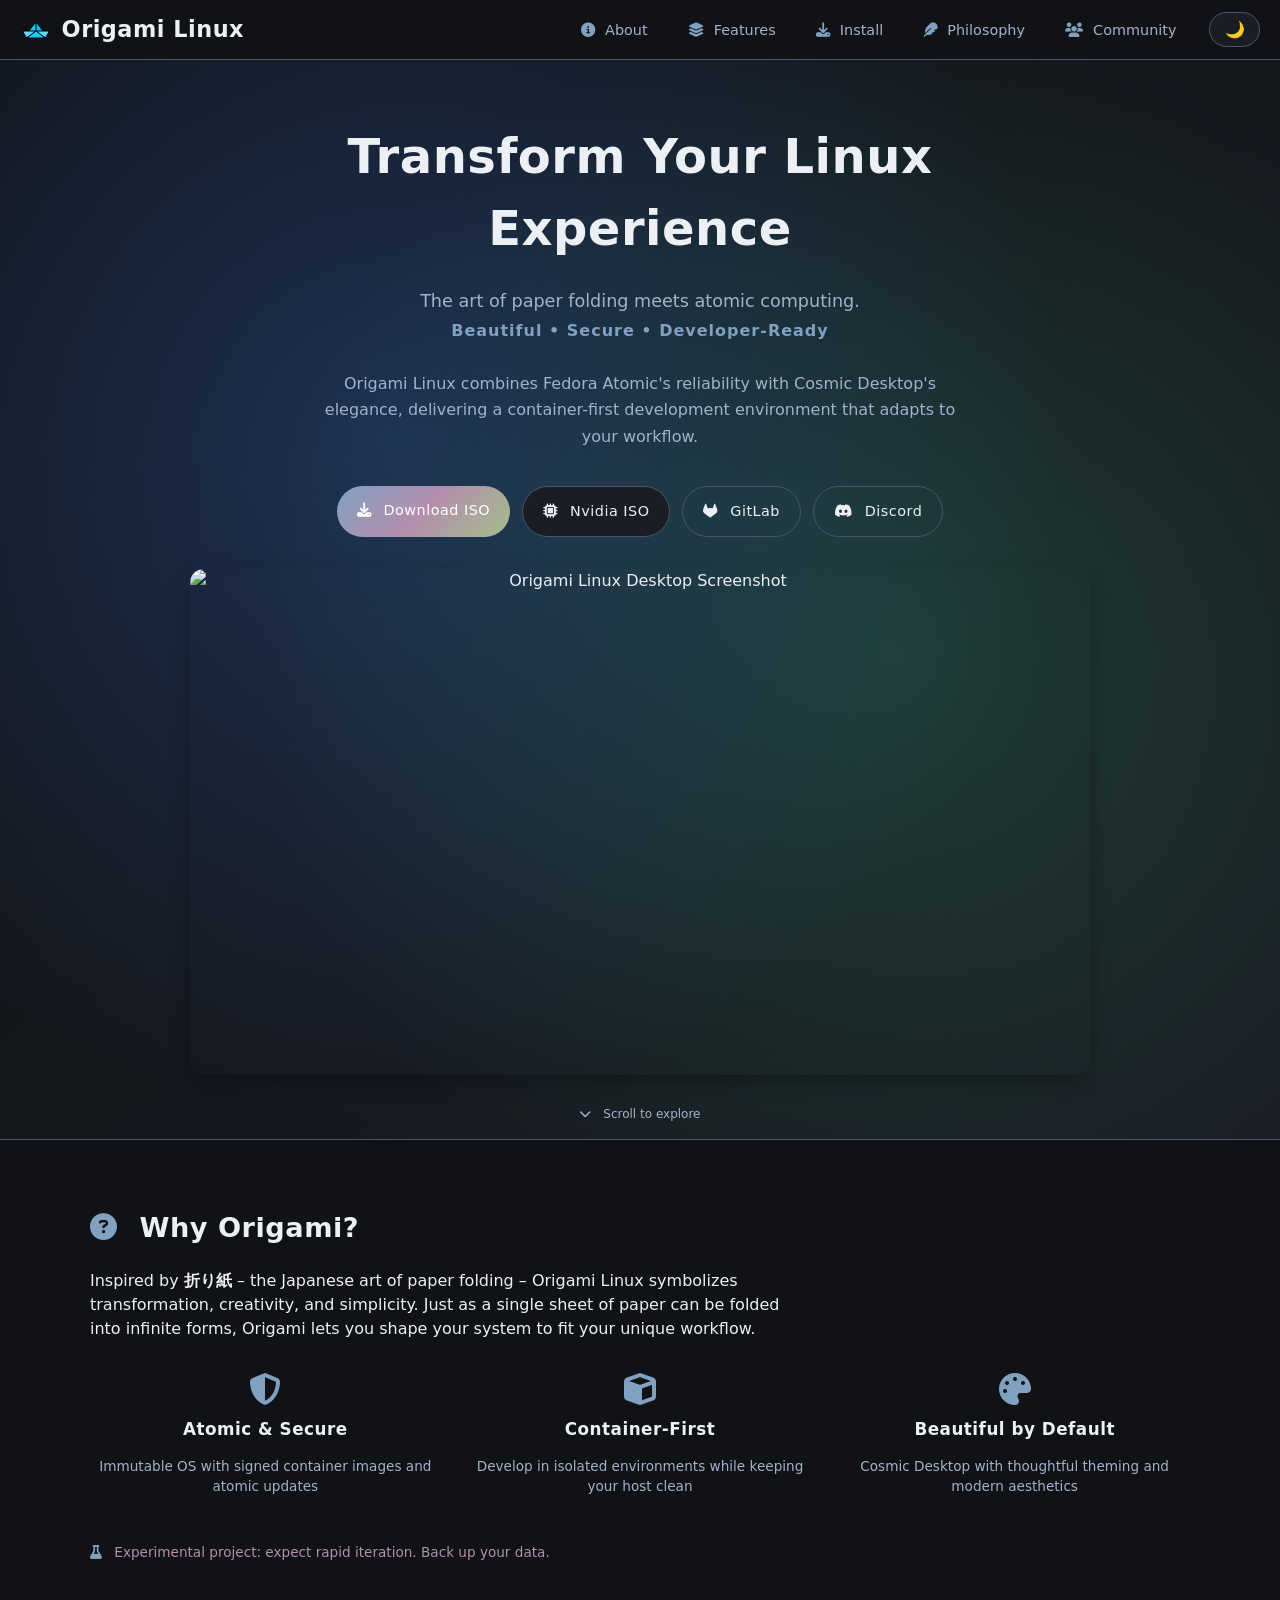
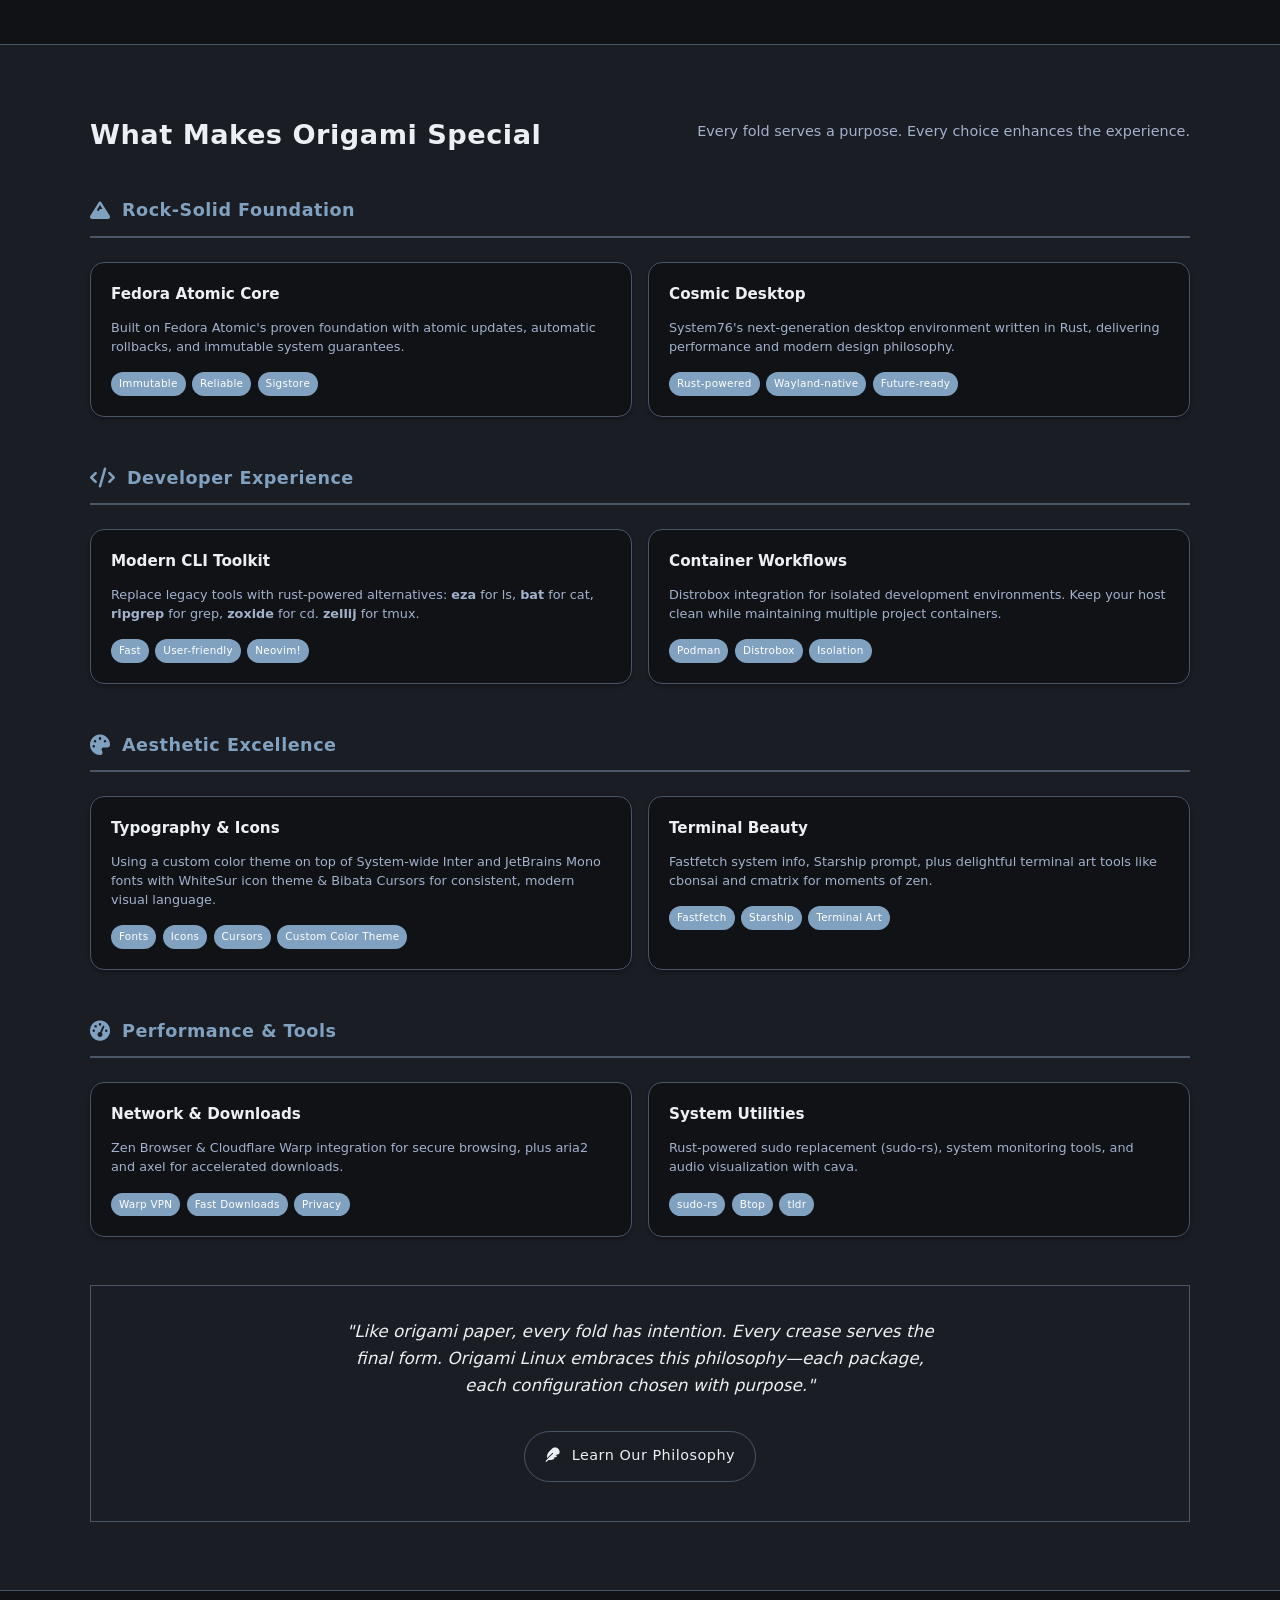
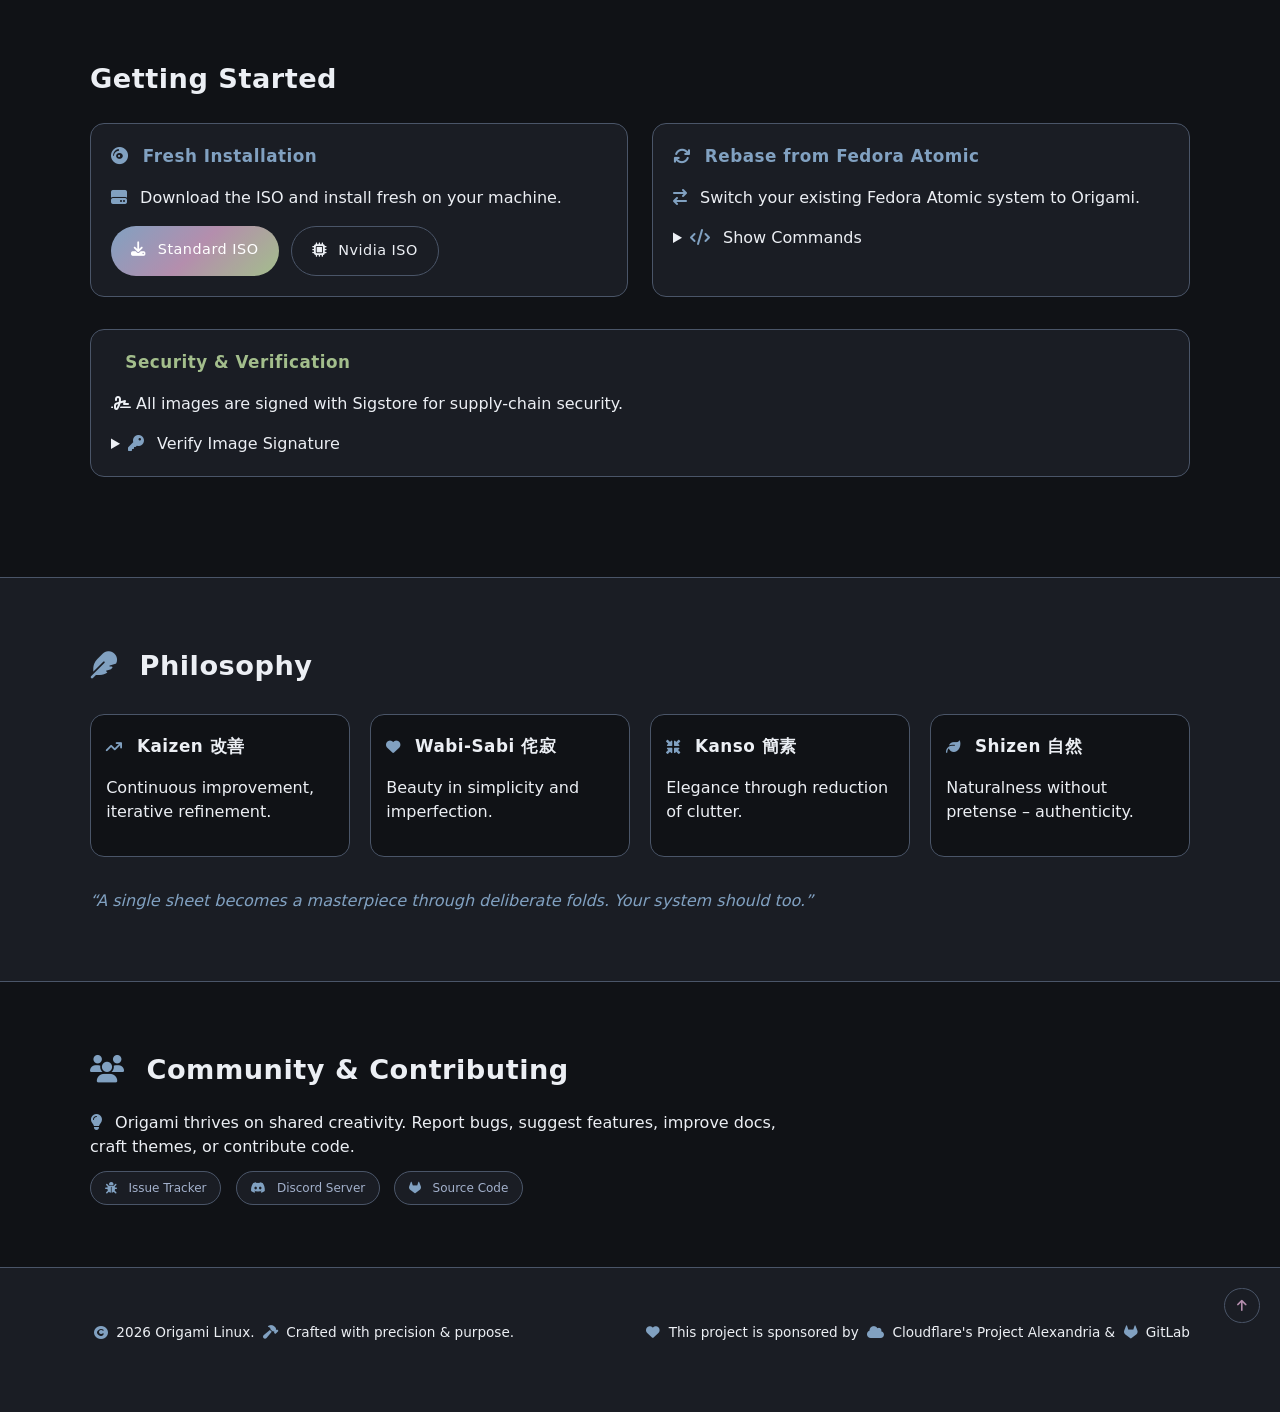
==== index.html @ 75933ff9 "optimizations for speed test" ====
<!doctype html>
<html lang="en" data-theme="dark">
    <head>
        <meta charset="UTF-8" />
        <meta name="viewport" content="width=device-width, initial-scale=1.0" />
        <title>Origami Linux – Fold Your System</title>
        <meta
            name="description"
            content="Origami Linux: Fedora Atomic + Cosmic Desktop with modern tooling, thoughtful defaults, and elegant design."
        />
        <meta property="og:title" content="Origami Linux" />
        <meta
            property="og:description"
            content="Next‑generation Fedora Atomic based distro with Cosmic desktop."
        />
        <meta property="og:type" content="website" />
        <meta name="theme-color" content="#0d1117" />
        <link rel="icon" type="image/x-icon" href="origami.ico" />
        <link
            rel="preload"
            href="images/screenshot/screenshot-1280.avif"
            as="image"
            type="image/avif"
            imagesrcset="images/screenshot/screenshot-640.avif 640w, images/screenshot/screenshot-960.avif 960w, images/screenshot/screenshot-1280.avif 1280w, images/screenshot/screenshot-1662.avif 1662w"
            imagesizes="(max-width: 768px) 90vw, (max-width: 1280px) 80vw, 900px"
            fetchpriority="high"
        />
        <link
            rel="preload"
            href="fonts/inter/web/Inter-Regular.woff2"
            as="font"
            type="font/woff2"
            crossorigin
        />
        <link
            rel="preload"
            href="fonts/inter/web/Inter-SemiBold.woff2"
            as="font"
            type="font/woff2"
            crossorigin
        />
        <link
            rel="preload"
            href="fonts/jetbrains/fonts/webfonts/JetBrainsMono-Regular.woff2"
            as="font"
            type="font/woff2"
            crossorigin
        />
        <link rel="preload" href="styles.css" as="style" />
        <style id="critical-css">
            :root {
                --bg: #101216;
                --bg-alt: #1a1d24;
                --border: #4a5568;
                --text: #eceff4;
                --text-dim: #a3b1cc;
                --gradient: linear-gradient(
                    135deg,
                    #81a1c1 0%,
                    #b48ead 50%,
                    #a3be8c 100%
                );
            }
            * {
                box-sizing: border-box;
            }
            body {
                margin: 0;
                font-family:
                    "Inter",
                    system-ui,
                    -apple-system,
                    "Segoe UI",
                    Roboto,
                    Ubuntu,
                    Cantarell,
                    "Noto Sans",
                    sans-serif;
                -webkit-font-smoothing: antialiased;
                background: var(--bg);
                color: var(--text);
            }
            .site-header {
                position: sticky;
                top: 0;
                z-index: 90;
                display: flex;
                align-items: center;
                gap: 1.25rem;
                padding: 0.75rem 1.25rem;
                background: rgba(16, 18, 22, 0.9);
                backdrop-filter: blur(12px);
                border-bottom: 1px solid var(--border);
            }
            .logo-wrap {
                display: flex;
                align-items: center;
                gap: 0.6rem;
            }
            .main-nav {
                margin-left: auto;
            }
            .main-nav ul {
                list-style: none;
                display: flex;
                gap: 0.9rem;
                margin: 0;
                padding: 0;
            }
            .main-nav a {
                text-decoration: none;
                color: var(--text-dim);
                padding: 0.45rem 0.8rem;
                border-radius: 999px;
            }
            .hero {
                min-height: 75vh;
                display: flex;
                align-items: center;
                justify-content: center;
                padding: 3rem 1.5rem 4rem;
                text-align: center;
                background: linear-gradient(
                    140deg,
                    var(--bg) 0%,
                    var(--bg-alt) 100%
                );
            }
            .hero-content {
                max-width: 900px;
                text-align: center;
            }
            .cta-group {
                display: flex;
                flex-wrap: wrap;
                gap: 0.75rem;
                justify-content: center;
                margin: 2rem 0 1rem;
            }
            .btn {
                display: inline-block;
                padding: 0.85rem 1.25rem;
                border-radius: 999px;
                border: 1px solid var(--border);
                text-decoration: none;
                color: var(--text);
                background: #1a1d24;
                transition: 0.3s;
            }
            .btn.primary {
                background: var(--gradient);
                border: 0;
                color: #fff;
            }
            .hero-screenshot {
                max-width: 100%;
                height: auto;
                border-radius: 14px;
                box-shadow: 0 8px 24px -6px rgba(0, 0, 0, 0.45);
                margin: 2rem auto 0;
                display: block;
            }
        </style>
        <!-- Font Awesome (jsdelivr, no SRI to avoid blocking if version hash changes) -->
        <link
            rel="preload"
            href="https://cdn.jsdelivr.net/npm/@fortawesome/fontawesome-free@6.5.1/css/all.min.css"
            as="style"
            onload="this.rel='stylesheet'"
        />
        <noscript>
            <link
                rel="stylesheet"
                href="https://cdn.jsdelivr.net/npm/@fortawesome/fontawesome-free@6.5.1/css/all.min.css"
            />
        </noscript>
        <link
            rel="stylesheet"
            href="styles.css"
            media="print"
            onload="this.media='all'"
        />
        <noscript><link rel="stylesheet" href="styles.css" /></noscript>
    </head>
    <body>
        <header class="site-header" id="top">
            <div class="logo-wrap">
                <svg
                    class="logo-svg"
                    width="32"
                    height="32"
                    viewBox="0 0 64 64"
                    xmlns="http://www.w3.org/2000/svg"
                >
                    <path
                        d="M32,16.17l-1.65,22.11,17.44-4.29c-.64,0-1.25-.29-1.65-.79l-13.5-16.76c-.16-.18-.4-.28-.64-.27h0Z"
                        fill="#00bff8"
                    />
                    <path
                        d="M32,16.17c-.24,0-.48,.09-.64,.27l-13.5,16.76c-.4,.5-1.01,.79-1.65,.79l15.79,2.46V16.17Z"
                        fill="#0acffb"
                    />
                    <path
                        d="M32,33.99H5.57c-.44,0-.72,.49-.48,.87l7.5,12.14c.2,.3,.47,.53,.8,.67l14.6-6.49,4.01-7.18Z"
                        fill="#62d9fa"
                    />
                    <path
                        d="M32,33.99l3.52,7.21,15.1,6.47c.33-.14,.6-.37,.8-.67l7.5-12.14c.23-.38-.04-.87-.48-.87h-26.43Z"
                        fill="#62d9fa"
                    />
                    <path
                        d="M32,33.99l-18.62,13.68c.23,.12,.49,.18,.75,.19H49.86c.26-.01,.52-.08,.75-.19l-18.62-13.68Z"
                        fill="#0acffb"
                    />
                    <path
                        d="M4,34.56c0,.29,.08,.58,.23,.82l7.5,12.14c.52,.84,1.42,1.34,2.4,1.34H49.86c.99,0,1.88-.5,2.4-1.34l7.5-12.14c.22-.36,.29-.78,.19-1.18s-.35-.75-.7-.97c-.25-.15-.53-.23-.82-.23h-10.64c-.34,0-.66-.15-.88-.42l-13.5-16.76c-.31-.38-.74-.62-1.22-.67-.63-.06-1.23,.19-1.61,.67l-13.5,16.76c-.21,.27-.53,.42-.88,.42H5.57c-.86,0-1.57,.7-1.57,1.57Zm43.83,12.3H16.17l15.83-11.63,15.83,11.63Zm9.82-11.87l-7.06,11.42-15.55-11.42h22.61Zm-12.97-2h-11.69v-14.51l11.69,14.51Zm-13.69-14.51v14.51h-11.69l11.69-14.51Zm-2.05,16.51l-15.55,11.42-7.06-11.42H28.95Z"
                    />
                </svg>
                <h1 class="logo-text">Origami Linux</h1>
            </div>
            <nav class="main-nav" aria-label="Primary">
                <button
                    class="nav-toggle"
                    aria-expanded="false"
                    aria-controls="nav-links"
                >
                    ☰
                </button>
                <ul id="nav-links">
                    <li>
                        <a href="#about"
                            ><i
                                class="fa-solid fa-circle-info"
                                aria-hidden="true"
                            ></i>
                            About</a
                        >
                    </li>
                    <li>
                        <a href="#features"
                            ><i
                                class="fa-solid fa-layer-group"
                                aria-hidden="true"
                            ></i>
                            Features</a
                        >
                    </li>
                    <li>
                        <a href="#installation"
                            ><i
                                class="fa-solid fa-download"
                                aria-hidden="true"
                            ></i>
                            Install</a
                        >
                    </li>
                    <li>
                        <a href="#philosophy"
                            ><i
                                class="fa-solid fa-feather"
                                aria-hidden="true"
                            ></i>
                            Philosophy</a
                        >
                    </li>
                    <li>
                        <a href="#community"
                            ><i
                                class="fa-solid fa-users"
                                aria-hidden="true"
                            ></i>
                            Community</a
                        >
                    </li>
                </ul>
            </nav>
            <div class="theme-toggle" aria-label="Theme toggle">
                <button id="themeBtn" title="Toggle light/dark">🌙</button>
            </div>
        </header>

        <main id="main" role="main">
            <section class="hero" role="banner">
                <div class="hero-content">
                    <h2>Transform Your Linux Experience</h2>
                    <p class="tagline">
                        The art of paper folding meets atomic computing.
                    </p>
                    <p class="tagline-features">
                        Beautiful • Secure • Developer-Ready
                    </p>
                    <p class="hero-description">
                        Origami Linux combines Fedora Atomic's reliability with
                        Cosmic Desktop's elegance, delivering a container-first
                        development environment that adapts to your workflow.
                    </p>
                    <div class="cta-group">
                        <a
                            class="btn primary"
                            href="https://files.origami.wf/origami-x86_64.iso"
                            target="_blank"
                            rel="noopener"
                            ><i
                                class="fa-solid fa-download"
                                aria-hidden="true"
                            ></i>
                            Download ISO</a
                        >
                        <a
                            class="btn"
                            href="https://files.origami.wf/origami-nvidia-x86_64.iso"
                            target="_blank"
                            rel="noopener"
                            ><i
                                class="fa-solid fa-microchip"
                                aria-hidden="true"
                            ></i>
                            Nvidia ISO</a
                        >
                        <a
                            class="btn outline"
                            href="https://gitlab.com/origami-linux/"
                            target="_blank"
                            rel="noopener"
                            ><i
                                class="fa-brands fa-gitlab"
                                aria-hidden="true"
                            ></i>
                            GitLab</a
                        >
                        <a
                            class="btn outline"
                            href="https://discord.gg/ftE5Bvsfuj"
                            target="_blank"
                            rel="noopener"
                            ><i
                                class="fa-brands fa-discord"
                                aria-hidden="true"
                            ></i>
                            Discord</a
                        >
                    </div>
                    <picture>
                        <source
                            type="image/avif"
                            srcset="
                                images/screenshot/screenshot-640.avif   640w,
                                images/screenshot/screenshot-960.avif   960w,
                                images/screenshot/screenshot-1280.avif 1280w,
                                images/screenshot/screenshot-1662.avif 1662w
                            "
                            sizes="(max-width: 768px) 90vw, (max-width: 1280px) 80vw, 900px"
                        />
                        <source
                            type="image/webp"
                            srcset="
                                images/screenshot/screenshot-640.webp   640w,
                                images/screenshot/screenshot-960.webp   960w,
                                images/screenshot/screenshot-1280.webp 1280w,
                                images/screenshot/screenshot-1662.webp 1662w
                            "
                            sizes="(max-width: 768px) 90vw, (max-width: 1280px) 80vw, 900px"
                        />
                        <img
                            src="images/screenshot/screenshot.png"
                            alt="Origami Linux Desktop Screenshot"
                            class="hero-screenshot"
                            width="1662"
                            height="935"
                            decoding="async"
                            loading="eager"
                            fetchpriority="high"
                        />
                    </picture>
                </div>
                <div class="scroll-indicator" aria-hidden="true">
                    <i class="fa-solid fa-chevron-down" aria-hidden="true"></i>
                    Scroll to explore
                </div>
            </section>

            <section id="about" class="panel">
                <div class="inner">
                    <h3>
                        <i
                            class="fa-solid fa-question-circle"
                            aria-hidden="true"
                        ></i>
                        Why Origami?
                    </h3>
                    <p>
                        Inspired by <strong>折り紙</strong> – the Japanese art
                        of paper folding – Origami Linux symbolizes
                        transformation, creativity, and simplicity. Just as a
                        single sheet of paper can be folded into infinite forms,
                        Origami lets you shape your system to fit your unique
                        workflow.
                    </p>
                    <div class="value-props">
                        <div class="value-prop">
                            <i
                                class="fa-solid fa-shield-halved"
                                aria-hidden="true"
                            ></i>
                            <h4>Atomic & Secure</h4>
                            <p>
                                Immutable OS with signed container images and
                                atomic updates
                            </p>
                        </div>
                        <div class="value-prop">
                            <i class="fa-solid fa-cube" aria-hidden="true"></i>
                            <h4>Container-First</h4>
                            <p>
                                Develop in isolated environments while keeping
                                your host clean
                            </p>
                        </div>
                        <div class="value-prop">
                            <i
                                class="fa-solid fa-palette"
                                aria-hidden="true"
                            ></i>
                            <h4>Beautiful by Default</h4>
                            <p>
                                Cosmic Desktop with thoughtful theming and
                                modern aesthetics
                            </p>
                        </div>
                    </div>
                    <p class="note">
                        <i class="fa-solid fa-flask" aria-hidden="true"></i>
                        Experimental project: expect rapid iteration. Back up
                        your data.
                    </p>
                </div>
            </section>

            <section id="features" class="panel alt">
                <div class="inner">
                    <div class="section-header">
                        <h3>What Makes Origami Special</h3>
                        <p class="subtitle">
                            Every fold serves a purpose. Every choice enhances
                            the experience.
                        </p>
                    </div>

                    <div class="features-showcase">
                        <div class="feature-category">
                            <div class="category-header">
                                <i
                                    class="fa-solid fa-mountain"
                                    aria-hidden="true"
                                ></i>
                                <h4>Rock-Solid Foundation</h4>
                            </div>
                            <div class="feature-cards">
                                <div class="feature-card">
                                    <h5>Fedora Atomic Core</h5>
                                    <p>
                                        Built on Fedora Atomic's proven
                                        foundation with atomic updates,
                                        automatic rollbacks, and immutable
                                        system guarantees.
                                    </p>
                                    <div class="feature-tags">
                                        <span class="tag">Immutable</span>
                                        <span class="tag">Reliable</span>
                                        <span class="tag">Sigstore</span>
                                    </div>
                                </div>
                                <div class="feature-card">
                                    <h5>Cosmic Desktop</h5>
                                    <p>
                                        System76's next-generation desktop
                                        environment written in Rust, delivering
                                        performance and modern design
                                        philosophy.
                                    </p>
                                    <div class="feature-tags">
                                        <span class="tag">Rust-powered</span>
                                        <span class="tag">Wayland-native</span>
                                        <span class="tag">Future-ready</span>
                                    </div>
                                </div>
                            </div>
                        </div>

                        <div class="feature-category">
                            <div class="category-header">
                                <i
                                    class="fa-solid fa-code"
                                    aria-hidden="true"
                                ></i>
                                <h4>Developer Experience</h4>
                            </div>
                            <div class="feature-cards">
                                <div class="feature-card">
                                    <h5>Modern CLI Toolkit</h5>
                                    <p>
                                        Replace legacy tools with rust-powered
                                        alternatives: <strong>eza</strong> for
                                        ls, <strong>bat</strong> for cat,
                                        <strong>ripgrep</strong> for grep,
                                        <strong>zoxide</strong> for cd.
                                        <strong>zellij</strong> for tmux.
                                    </p>
                                    <div class="feature-tags">
                                        <span class="tag">Fast</span>
                                        <span class="tag">User-friendly</span>
                                        <span class="tag">Neovim!</span>
                                    </div>
                                </div>
                                <div class="feature-card">
                                    <h5>Container Workflows</h5>
                                    <p>
                                        Distrobox integration for isolated
                                        development environments. Keep your host
                                        clean while maintaining multiple project
                                        containers.
                                    </p>
                                    <div class="feature-tags">
                                        <span class="tag">Podman</span>
                                        <span class="tag">Distrobox</span>
                                        <span class="tag">Isolation</span>
                                    </div>
                                </div>
                            </div>
                        </div>

                        <div class="feature-category">
                            <div class="category-header">
                                <i
                                    class="fa-solid fa-palette"
                                    aria-hidden="true"
                                ></i>
                                <h4>Aesthetic Excellence</h4>
                            </div>
                            <div class="feature-cards">
                                <div class="feature-card">
                                    <h5>Typography & Icons</h5>
                                    <p>
                                        Using a custom color theme on top of
                                        System-wide Inter and JetBrains Mono
                                        fonts with WhiteSur icon theme & Bibata
                                        Cursors for consistent, modern visual
                                        language.
                                    </p>
                                    <div class="feature-tags">
                                        <span class="tag">Fonts</span>
                                        <span class="tag">Icons</span>
                                        <span class="tag">Cursors</span>
                                        <span class="tag"
                                            >Custom Color Theme</span
                                        >
                                    </div>
                                </div>
                                <div class="feature-card">
                                    <h5>Terminal Beauty</h5>
                                    <p>
                                        Fastfetch system info, Starship prompt,
                                        plus delightful terminal art tools like
                                        cbonsai and cmatrix for moments of zen.
                                    </p>
                                    <div class="feature-tags">
                                        <span class="tag">Fastfetch</span>
                                        <span class="tag">Starship</span>
                                        <span class="tag">Terminal Art</span>
                                    </div>
                                </div>
                            </div>
                        </div>

                        <div class="feature-category">
                            <div class="category-header">
                                <i
                                    class="fa-solid fa-gauge-high"
                                    aria-hidden="true"
                                ></i>
                                <h4>Performance & Tools</h4>
                            </div>
                            <div class="feature-cards">
                                <div class="feature-card">
                                    <h5>Network & Downloads</h5>
                                    <p>
                                        Zen Browser & Cloudflare Warp
                                        integration for secure browsing, plus
                                        aria2 and axel for accelerated
                                        downloads.
                                    </p>
                                    <div class="feature-tags">
                                        <span class="tag">Warp VPN</span>
                                        <span class="tag">Fast Downloads</span>
                                        <span class="tag">Privacy</span>
                                    </div>
                                </div>
                                <div class="feature-card">
                                    <h5>System Utilities</h5>
                                    <p>
                                        Rust-powered sudo replacement (sudo-rs),
                                        system monitoring tools, and audio
                                        visualization with cava.
                                    </p>
                                    <div class="feature-tags">
                                        <span class="tag">sudo-rs</span>
                                        <span class="tag">Btop</span>
                                        <span class="tag">tldr</span>
                                    </div>
                                </div>
                            </div>
                        </div>
                    </div>

                    <div class="philosophy-preview">
                        <blockquote>
                            "Like origami paper, every fold has intention. Every
                            crease serves the final form. Origami Linux embraces
                            this philosophy—each package, each configuration
                            chosen with purpose."
                        </blockquote>
                        <a href="#philosophy" class="btn">
                            <i
                                class="fa-solid fa-feather"
                                aria-hidden="true"
                            ></i>
                            Learn Our Philosophy
                        </a>
                    </div>
                </div>
            </section>

            <section id="installation" class="panel">
                <div class="inner">
                    <div class="section-header">
                        <h3>Getting Started</h3>
                    </div>
                    <div class="install-options">
                        <div class="install-option">
                            <h4>
                                <i
                                    class="fa-solid fa-compact-disc"
                                    aria-hidden="true"
                                ></i>
                                Fresh Installation
                            </h4>
                            <p>
                                <i
                                    class="fa-solid fa-hard-drive"
                                    aria-hidden="true"
                                ></i>
                                Download the ISO and install fresh on your
                                machine.
                            </p>
                            <div class="install-buttons">
                                <a
                                    class="btn primary"
                                    href="https://files.origami.wf/origami-x86_64.iso"
                                    target="_blank"
                                    rel="noopener"
                                    ><i
                                        class="fa-solid fa-download"
                                        aria-hidden="true"
                                    ></i>
                                    Standard ISO</a
                                >
                                <a
                                    class="btn"
                                    href="https://files.origami.wf/origami-nvidia-x86_64.iso"
                                    target="_blank"
                                    rel="noopener"
                                    ><i
                                        class="fa-solid fa-microchip"
                                        aria-hidden="true"
                                    ></i>
                                    Nvidia ISO</a
                                >
                            </div>
                        </div>
                        <div class="install-option">
                            <h4>
                                <i
                                    class="fa-solid fa-refresh"
                                    aria-hidden="true"
                                ></i>
                                Rebase from Fedora Atomic
                            </h4>
                            <p>
                                <i
                                    class="fa-solid fa-arrow-right-arrow-left"
                                    aria-hidden="true"
                                ></i>
                                Switch your existing Fedora Atomic system to
                                Origami.
                            </p>
                            <details>
                                <summary>
                                    <i
                                        class="fa-solid fa-code"
                                        aria-hidden="true"
                                    ></i>
                                    Show Commands
                                </summary>
                                <pre><code># Rebase to Origami (standard)
sudo bootc switch registry.gitlab.com/origami-linux/images/origami:latest

systemctl reboot

sudo bootc switch --enforce-container-sigpolicy registry.gitlab.com/origami-linux/images/origami:latest

systemctl reboot

# For Nvidia systems
sudo bootc switch registry.gitlab.com/origami-linux/images/origami-nvidia:latest

systemctl reboot

sudo bootc switch --enforce-container-sigpolicy registry.gitlab.com/origami-linux/images/origami-nvidia:latest

systemctl reboot</code></pre>
                            </details>
                        </div>
                    </div>

                    <div class="verification-info">
                        <h4>
                            <i
                                class="fa-solid fa-shield-check"
                                aria-hidden="true"
                            ></i>
                            Security & Verification
                        </h4>
                        <p>
                            <i
                                class="fa-solid fa-signature"
                                aria-hidden="true"
                            ></i>
                            All images are signed with Sigstore for supply-chain
                            security.
                        </p>
                        <details>
                            <summary>
                                <i
                                    class="fa-solid fa-key"
                                    aria-hidden="true"
                                ></i>
                                Verify Image Signature
                            </summary>
                            <pre><code>curl -O https://gitlab.com/origami-linux/images/-/raw/main/cosign.pub
cosign verify --key cosign.pub registry.gitlab.com/origami-linux/images/origami:latest</code></pre>
                        </details>
                    </div>
                </div>
            </section>

            <section id="philosophy" class="panel alt">
                <div class="inner">
                    <h3>
                        <i class="fa-solid fa-feather" aria-hidden="true"></i>
                        Philosophy
                    </h3>
                    <div class="principles">
                        <article>
                            <h4>
                                <i
                                    class="fa-solid fa-arrow-trend-up"
                                    aria-hidden="true"
                                ></i>
                                Kaizen 改善
                            </h4>
                            <p>Continuous improvement, iterative refinement.</p>
                        </article>
                        <article>
                            <h4>
                                <i
                                    class="fa-solid fa-heart"
                                    aria-hidden="true"
                                ></i>
                                Wabi‑Sabi 侘寂
                            </h4>
                            <p>Beauty in simplicity and imperfection.</p>
                        </article>
                        <article>
                            <h4>
                                <i
                                    class="fa-solid fa-minimize"
                                    aria-hidden="true"
                                ></i>
                                Kanso 簡素
                            </h4>
                            <p>Elegance through reduction of clutter.</p>
                        </article>
                        <article>
                            <h4>
                                <i
                                    class="fa-solid fa-leaf"
                                    aria-hidden="true"
                                ></i>
                                Shizen 自然
                            </h4>
                            <p>Naturalness without pretense – authenticity.</p>
                        </article>
                    </div>
                    <blockquote class="quote">
                        “A single sheet becomes a masterpiece through deliberate
                        folds. Your system should too.”
                    </blockquote>
                </div>
            </section>

            <section id="community" class="panel">
                <div class="inner">
                    <h3>
                        <i class="fa-solid fa-users" aria-hidden="true"></i>
                        Community & Contributing
                    </h3>
                    <p>
                        <i class="fa-solid fa-lightbulb" aria-hidden="true"></i>
                        Origami thrives on shared creativity. Report bugs,
                        suggest features, improve docs, craft themes, or
                        contribute code.
                    </p>
                    <ul class="inline-links">
                        <li>
                            <a
                                href="https://gitlab.com/groups/origami-linux/-/issues"
                                target="_blank"
                                rel="noopener"
                                ><i
                                    class="fa-solid fa-bug"
                                    aria-hidden="true"
                                ></i>
                                Issue Tracker</a
                            >
                        </li>
                        <li>
                            <a
                                href="https://discord.gg/ftE5Bvsfuj"
                                target="_blank"
                                rel="noopener"
                                ><i
                                    class="fa-brands fa-discord"
                                    aria-hidden="true"
                                ></i>
                                Discord Server</a
                            >
                        </li>
                        <li>
                            <a
                                href="https://gitlab.com/origami-linux"
                                target="_blank"
                                rel="noopener"
                                ><i
                                    class="fa-brands fa-gitlab"
                                    aria-hidden="true"
                                ></i>
                                Source Code</a
                            >
                        </li>
                    </ul>
                </div>
            </section>
        </main>

        <footer class="site-footer">
            <div class="inner footer-content">
                <p class="small">
                    <i class="fa-solid fa-copyright" aria-hidden="true"></i>
                    <span id="year"></span> Origami Linux.
                    <i class="fa-solid fa-hammer" aria-hidden="true"></i>
                    Crafted with precision & purpose.
                </p>
                <p class="small">
                    <i class="fa-solid fa-heart" aria-hidden="true"></i> This
                    project is sponsored by
                    <i class="fa-solid fa-cloud" aria-hidden="true"></i>
                    Cloudflare's Project Alexandria &
                    <i class="fa-brands fa-gitlab" aria-hidden="true"></i>
                    GitLab
                </p>
                <button
                    class="back-top"
                    data-scroll="#top"
                    aria-label="Back to top"
                >
                    <i class="fa-solid fa-arrow-up" aria-hidden="true"></i>
                </button>
            </div>
        </footer>

        <script src="script.js" defer></script>
    </body>
</html>
---- styles.css ----
/* Origami Linux Single Page Styles */
@font-face {
    font-family: "Inter";
    font-style: normal;
    font-weight: 400;
    font-display: swap;
    src: url("fonts/inter/web/Inter-Regular.woff2") format("woff2");
}
@font-face {
    font-family: "Inter";
    font-style: normal;
    font-weight: 500;
    font-display: swap;
    src: url("fonts/inter/web/Inter-Medium.woff2") format("woff2");
}
@font-face {
    font-family: "Inter";
    font-style: normal;
    font-weight: 600;
    font-display: swap;
    src: url("fonts/inter/web/Inter-SemiBold.woff2") format("woff2");
}
@font-face {
    font-family: "Inter";
    font-style: normal;
    font-weight: 700;
    font-display: swap;
    src: url("fonts/inter/web/Inter-Bold.woff2") format("woff2");
}
@font-face {
    font-family: "JetBrains Mono";
    font-style: normal;
    font-weight: 400;
    font-display: swap;
    src: url("fonts/jetbrains/fonts/webfonts/JetBrainsMono-Regular.woff2")
        format("woff2");
}
@font-face {
    font-family: "JetBrains Mono";
    font-style: normal;
    font-weight: 600;
    font-display: swap;
    src: url("fonts/jetbrains/fonts/webfonts/JetBrainsMono-SemiBold.woff2")
        format("woff2");
}
:root {
    /* Updated Origami Paper (Dark) Theme */
    --bg: #101216;
    --bg-alt: #1a1d24;
    --bg-soft: #1a1d24; /* Used for buttons, hovers, and as main contrast */
    --border: #4a5568;
    --text: #eceff4;
    --text-dim: #a3b1cc; /* Derived from palette, not 1:1 in .ron */
    --accent: #81a1c1; /* CORRECTED: Was #5E81AC, now matches .ron 'accent' */
    --accent-glow: 129 161 193; /* CORRECTED: RGB for new accent */
    --accent-alt: #b48ead;
    --accent-green: #a3be8c;
    --radius-s: 6px;
    --radius-m: 14px;
    --radius-pill: 999px;
    --shadow-sm: 0 2px 4px rgba(0, 0, 0, 0.3);
    --shadow-md: 0 8px 24px -6px rgba(0, 0, 0, 0.45);
    --gradient: linear-gradient(
        135deg,
        #81a1c1 0%,
        #b48ead 50%,
        #a3be8c 100%
    ); /* CORRECTED: Uses new primary accent */
    --font-stack:
        "Inter", system-ui, -apple-system, "Segoe UI", Roboto, Ubuntu,
        Cantarell, "Noto Sans", sans-serif;
    --mono:
        "JetBrains Mono", "JetBrainsMono", ui-monospace, SFMono-Regular, Menlo,
        Consolas, monospace;
}

/* Light theme overrides */
html[data-theme="light"] {
    /* Updated Origami Paper (Light) Theme */
    --bg: #f5f7fa;
    --bg-alt: #eceff4;
    --bg-soft: #eceff4; /* Used for buttons, hovers, and as main contrast */
    --border: #d8dee9;
    --text: #1a1d24;
    --text-dim: #4a5568; /* Derived from palette, not 1:1 in .ron */
    --shadow-sm: 0 2px 4px rgba(0, 0, 0, 0.08);
    --shadow-md: 0 8px 24px -6px rgba(0, 0, 0, 0.15);
    --accent: #5e81ac;
    --accent-alt: #8f718b; /* CORRECTED: Was #B48EAD, now matches .ron 'accent_purple' */
    --accent-green: #829870;
    --gradient: linear-gradient(135deg, #4b678a 0%, #8f718b 50%, #829870 100%);
}

* {
    box-sizing: border-box;
}
body {
    margin: 0;
    font-family: var(--font-stack);
    background: var(--bg);
    color: var(--text);
    line-height: 1.5;
    -webkit-font-smoothing: antialiased;
}

h1,
h2,
h3,
h4 {
    font-weight: 600;
    letter-spacing: 0.5px;
}
h1 {
    font-size: clamp(1.8rem, 4vw, 2.6rem);
    margin: 0;
    font-family: "Inter", var(--font-stack);
    font-weight: 800;
}
.logo-text {
    font-size: 1.4rem;
    margin: 0;
    font-family: "Inter", var(--font-stack);
    font-weight: 800;
    color: var(--text);
}
h2 {
    font-size: clamp(2rem, 4.5vw, 3rem);
    margin: 0.25em 0 0.5em;
    font-weight: 700;
}
h3 {
    font-size: clamp(1.3rem, 3vw, 1.7rem);
    margin: 0 0 0.75em;
}
h4 {
    font-size: 1.05rem;
    margin: 0.2em 0 0.6em;
}

p {
    max-width: 720px;
}
.mono {
    font-family: var(--mono);
}
.small {
    font-size: 0.85rem;
}
.tiny {
    font-size: 0.7rem;
}
.note {
    color: var(--accent-alt);
    font-size: 0.85rem;
}

.site-header {
    position: sticky;
    top: 0;
    z-index: 90;
    display: flex;
    align-items: center;
    gap: 1.25rem;
    padding: 0.75rem 1.25rem;
    backdrop-filter: blur(12px);
    background: var(--bg);
    border-bottom: 1px solid var(--border);
}
.logo-wrap {
    display: flex;
    align-items: center;
    gap: 0.6rem;
}
.logo-svg {
    width: 32px;
    height: 32px;
    flex-shrink: 0;
}

.main-nav {
    margin-left: auto;
}
.main-nav ul {
    list-style: none;
    display: flex;
    gap: 0.9rem;
    padding: 0;
    margin: 0;
}
.main-nav a {
    text-decoration: none;
    color: var(--text-dim);
    font-size: 0.9rem;
    padding: 0.45rem 0.8rem;
    border-radius: var(--radius-pill);
    transition: 0.25s;
}
.main-nav a:hover,
.main-nav a:focus {
    color: var(--text);
    background: var(--bg-soft);
}
.nav-toggle {
    display: none;
    background: none;
    border: 1px solid var(--border);
    color: var(--text);
    border-radius: var(--radius-pill);
    padding: 0.4rem 0.9rem;
}

.theme-toggle button {
    background: var(--bg-soft);
    border: 1px solid var(--border);
    color: var(--accent);
    font-size: 1rem;
    border-radius: var(--radius-pill);
    padding: 0.45rem 0.9rem;
    cursor: pointer;
    transition: 0.3s;
}
.theme-toggle button:hover {
    background: var(--accent);
    color: #fff;
}

.hero {
    position: relative;
    min-height: 75vh;
    display: flex;
    align-items: center;
    justify-content: center;
    padding: 3rem 1.5rem 4rem;
    text-align: center;
    background:
        radial-gradient(
            circle at 30% 35%,
            rgba(59, 130, 246, 0.25),
            transparent 60%
        ),
        radial-gradient(
            circle at 70% 55%,
            rgba(63, 220, 151, 0.18),
            transparent 60%
        ),
        linear-gradient(140deg, var(--bg) 0%, var(--bg-alt) 100%);
}
.hero-content {
    max-width: 900px;
    text-align: center;
}
.tagline {
    margin: 0.5rem 0 0 0;
    color: var(--text-dim);
    font-size: 1.1rem;
    font-weight: 500;
    text-align: center;
    max-width: none;
}
.tagline-features {
    margin: 0.25rem 0 0 0;
    color: var(--accent);
    font-size: 1rem;
    font-weight: 600;
    letter-spacing: 1px;
    text-align: center;
    max-width: none;
}
.hero-description {
    font-size: 1rem;
    color: var(--text-dim);
    margin: 1.75rem auto 2.25rem;
    max-width: 650px;
    line-height: 1.65;
    text-align: center;
}
.hero-screenshot {
    max-width: 100%;
    height: auto;
    border-radius: var(--radius-m);
    box-shadow: var(--shadow-md);
    margin: 2rem auto 0;
    display: block;
}
.scroll-indicator {
    position: absolute;
    bottom: 1rem;
    left: 50%;
    transform: translateX(-50%);
    font-size: 0.75rem;
    color: var(--text-dim);
    animation: float 3s ease-in-out infinite;
}
@keyframes float {
    0%,
    100% {
        transform: translate(-50%, 0);
    }
    50% {
        transform: translate(-50%, -6px);
    }
}

.cta-group {
    display: flex;
    flex-wrap: wrap;
    gap: 0.75rem;
    justify-content: center;
    margin: 2rem 0 1rem;
}
.btn {
    --btn-bg: var(--bg-soft);
    --btn-color: var(--text);
    display: inline-block;
    padding: 0.85rem 1.25rem;
    font-size: 0.9rem;
    font-weight: 500;
    letter-spacing: 0.5px;
    text-decoration: none;
    border: 1px solid var(--border);
    border-radius: var(--radius-pill);
    background: var(--btn-bg);
    color: var(--btn-color);
    position: relative;
    overflow: hidden;
    transition: 0.35s;
}
.btn.primary {
    background: var(--gradient);
    border: 0;
    color: #fff;
}
.btn.outline {
    background: transparent;
}
.btn.tiny {
    font-size: 0.8rem;
    padding: 0.65rem 1rem;
}
.btn i {
    margin-right: 0.45rem;
}
.btn:hover {
    box-shadow: var(--shadow-sm);
    transform: translateY(-2px);
}
.btn.primary:hover {
    filter: brightness(1.1);
}

.panel {
    padding: 4.25rem 1.5rem;
    background: var(--bg);
    border-top: 1px solid var(--border);
    position: relative;
}
.panel.alt {
    background: var(--bg-alt);
}
.inner {
    max-width: 1100px;
    margin: 0 auto;
}
.features-grid,
.recipe-grid {
    display: grid;
    gap: 1.25rem;
    grid-template-columns: repeat(auto-fit, minmax(230px, 1fr));
}
.card {
    background: var(--bg-soft);
    padding: 1.1rem 1.05rem 1rem;
    border: 1px solid var(--border);
    border-radius: var(--radius-m);
    box-shadow: var(--shadow-sm);
    position: relative;
    overflow: hidden;
}
.card:before {
    content: "";
    position: absolute;
    inset: 0;
    background: linear-gradient(
        120deg,
        rgba(var(--accent-glow), 0.1),
        rgba(180, 142, 173, 0.08) 40%,
        transparent 70%
    );
    opacity: 0;
    transition: 0.5s;
}
.card:hover:before {
    opacity: 1;
}
.card-header {
    display: flex;
    align-items: center;
    gap: 0.5rem;
    margin-bottom: 0.75rem;
}
.card-header i {
    color: var(--accent);
    font-size: 1.1rem;
}
.card h4 {
    margin-top: 0;
    font-size: 0.95rem;
    letter-spacing: 0.5px;
}
.card ul {
    list-style: none;
    margin: 0.25rem 0 0;
    padding: 0;
    font-size: 0.78rem;
    color: var(--text-dim);
}
.card ul li {
    margin: 0.35rem 0;
}
.principles {
    display: grid;
    gap: 1.25rem;
    grid-template-columns: repeat(auto-fit, minmax(200px, 1fr));
    margin: 1.75rem 0;
}
.principles article {
    background: var(--bg-soft);
    padding: 1rem 0.95rem;
    border: 1px solid var(--border);
    border-radius: var(--radius-m);
}
.quote {
    margin: 2rem 0 0;
    font-style: italic;
    font-size: 1rem;
    color: var(--accent);
}
.inline-links {
    list-style: none;
    display: flex;
    flex-wrap: wrap;
    gap: 0.9rem;
    padding: 0;
    margin: 1rem 0 0;
}
.inline-links a {
    background: var(--bg-soft);
    padding: 0.55rem 0.85rem;
    border-radius: var(--radius-pill);
    font-size: 0.75rem;
    text-decoration: none;
    color: var(--text-dim);
    border: 1px solid var(--border);
    transition: 0.3s;
}
.inline-links a:hover {
    color: var(--text);
    background: var(--accent);
    border-color: var(--accent);
}

.site-footer {
    background: var(--bg-alt);
    padding: 2.5rem 1.25rem 3.5rem;
    border-top: 1px solid var(--border);
    position: relative;
}
.footer-content {
    display: flex;
    justify-content: space-between;
    align-items: center;
    flex-wrap: wrap;
    gap: 1rem;
}
.site-footer .back-top {
    position: absolute;
    right: 1.25rem;
    top: 1.25rem;
    background: var(--bg-soft);
    border: 1px solid var(--border);
    color: var(--accent-alt);
    padding: 0.55rem 0.75rem;
    font-size: 0.8rem;
    border-radius: var(--radius-pill);
    cursor: pointer;
    transition: 0.3s;
}
.site-footer .back-top:hover {
    background: var(--accent-alt);
    color: #fff;
}
.site-footer a {
    color: var(--accent);
}
.site-footer a:hover {
    text-decoration: underline;
}

/* Origami fold entrance */
@media (prefers-reduced-motion: no-preference) {
    .panel,
    .hero-content,
    header,
    footer {
        animation: fadeIn 0.8s ease both;
    }
    .features-grid .card,
    .recipe-grid .card,
    .principles article {
        animation: foldIn 0.9s cubic-bezier(0.6, 0.01, 0.2, 1) both;
    }
    .features-grid .card:nth-child(odd) {
        animation-delay: 0.15s;
    }
    .features-grid .card:nth-child(even) {
        animation-delay: 0.3s;
    }
}
@keyframes fadeIn {
    from {
        opacity: 0;
        transform: translateY(14px);
    }
    to {
        opacity: 1;
        transform: translateY(0);
    }
}
@keyframes foldIn {
    0% {
        opacity: 0;
        transform: rotateX(-85deg) scale(0.92);
        transform-origin: top center;
    }
    70% {
        opacity: 1;
    }
    100% {
        transform: rotateX(0deg) scale(1);
    }
}

/* Responsive navigation */
@media (max-width: 860px) {
    .main-nav ul {
        flex-direction: column;
        position: absolute;
        top: 100%;
        right: 1rem;
        background: var(--bg-alt);
        padding: 0.75rem 0.9rem;
        border: 1px solid var(--border);
        border-radius: var(--radius-m);
        box-shadow: var(--shadow-md);
        display: none;
    }
    .main-nav ul.open {
        display: flex;
    }
    .nav-toggle {
        display: inline-block;
    }
}

/* Scroll reveal (JS will add .revealed) */
.reveal {
    opacity: 0;
    transform: translateY(22px);
    transition: 0.7s cubic-bezier(0.4, 0.1, 0.25, 1);
}
.reveal.revealed {
    opacity: 1;
    transform: translateY(0);
}

/* Accessibility focus */
:focus-visible {
    outline: 2px solid var(--accent);
    outline-offset: 2px;
}

/* Theme transitions */
html {
    transition:
        background-color 0.4s,
        color 0.4s;
}

/* Selection */
::selection {
    background: var(--accent);
    color: #fff;
}

/* Code blocks */
pre {
    background: var(--bg-soft);
    padding: 1rem;
    border: 1px solid var(--border);
    border-radius: var(--radius-s);
    overflow: auto;
    font-size: 0.75rem;
}
code {
    font-family: var(--mono);
}

/* Anim accent border when hovering cards */
.card:hover {
    border-color: var(--accent);
}
/* Added icon spacing and explicit ASCII inner code styling */
.ascii code {
    font-family: var(--mono);
    display: block;
}
.main-nav a i {
    margin-right: 0.35rem;
    color: var(--accent);
}
.btn i {
    margin-right: 0.45rem;
}

/* Value propositions */
.value-props {
    display: grid;
    gap: 1.5rem;
    grid-template-columns: repeat(auto-fit, minmax(250px, 1fr));
    margin: 2rem 0;
}
.value-prop {
    text-align: center;
}
.value-prop i {
    font-size: 2rem;
    color: var(--accent);
    margin-bottom: 0.75rem;
    display: block;
}
.value-prop h4 {
    margin: 0.5rem 0;
}
.value-prop p {
    font-size: 0.85rem;
    color: var(--text-dim);
}

/* Installation options */
.install-options {
    display: grid;
    gap: 1.5rem;
    grid-template-columns: repeat(auto-fit, minmax(300px, 1fr));
    margin: 1.5rem 0;
}
.install-option {
    background: var(--bg-soft);
    padding: 1.25rem;
    border-radius: var(--radius-m);
    border: 1px solid var(--border);
}
.install-option h4 {
    margin-top: 0;
    color: var(--accent);
}
.install-option h4 i {
    margin-right: 0.5rem;
}
.install-buttons {
    display: flex;
    gap: 0.75rem;
    margin-top: 1rem;
    flex-wrap: wrap;
}
.verification-info {
    margin: 2rem 0;
    padding: 1.25rem;
    background: var(--bg-soft);
    border-radius: var(--radius-m);
    border: 1px solid var(--border);
}
.verification-info h4 {
    margin-top: 0;
    color: var(--accent-green);
}
.verification-info h4 i {
    margin-right: 0.5rem;
}
.getting-started-link {
    text-align: center;
    margin-top: 2rem;
}
.getting-started-link .btn {
    font-size: 0.85rem;
    padding: 0.7rem 1.1rem;
}

/* Section header with button */
.section-header {
    display: flex;
    justify-content: space-between;
    align-items: center;
    margin-bottom: 1.5rem;
    flex-wrap: wrap;
    gap: 1rem;
}
.section-header h3 {
    margin: 0;
}
.section-header .btn {
    font-size: 0.75rem;
    padding: 0.6rem 1rem;
}
.section-header .subtitle {
    color: var(--text-dim);
    font-size: 0.9rem;
    margin-top: 0.5rem;
}

/* Enhanced Features Section */
.features-showcase {
    margin: 2.5rem 0;
}

.feature-category {
    margin-bottom: 3rem;
}
.feature-category:last-child {
    margin-bottom: 2rem;
}

.category-header {
    display: flex;
    align-items: center;
    gap: 0.75rem;
    margin-bottom: 1.5rem;
    padding-bottom: 0.75rem;
    border-bottom: 2px solid var(--border);
}

.category-header i {
    color: var(--accent);
    font-size: 1.25rem;
}

.category-header h4 {
    margin: 0;
    color: var(--accent);
    font-size: 1.1rem;
    font-weight: 600;
}

.feature-cards {
    display: grid;
    gap: 1rem;
    grid-template-columns: repeat(auto-fit, minmax(280px, 1fr));
}

.feature-card {
    background: var(--bg-soft);
    padding: 1.25rem;
    border-radius: var(--radius-m);
    border: 1px solid var(--border);
    box-shadow: var(--shadow-sm);
    transition: all 0.3s ease;
    position: relative;
    overflow: hidden;
}

.feature-card:hover {
    transform: translateY(-2px);
    box-shadow: var(--shadow-md);
    border-color: var(--accent);
}

.feature-card:before {
    content: "";
    position: absolute;
    top: 0;
    left: 0;
    right: 0;
    height: 3px;
    background: linear-gradient(90deg, var(--accent), var(--accent-alt));
    opacity: 0;
    transition: opacity 0.3s ease;
}

.feature-card:hover:before {
    opacity: 1;
}

.feature-card h5 {
    margin: 0 0 0.75rem 0;
    color: var(--text);
    font-size: 0.95rem;
    font-weight: 600;
}

.feature-card p {
    margin: 0 0 1rem 0;
    font-size: 0.8rem;
    line-height: 1.5;
    color: var(--text-dim);
}

.feature-tags {
    display: flex;
    flex-wrap: wrap;
    gap: 0.4rem;
}

.tag {
    background: var(--accent);
    color: #fff;
    font-size: 0.65rem;
    padding: 0.25rem 0.5rem;
    border-radius: var(--radius-pill);
    font-weight: 500;
    letter-spacing: 0.025em;
}

.philosophy-preview {
    margin-top: 3rem;
    padding: 2rem;
    background: linear-gradient(135deg, var(--bg-soft), var(--bg-alt));
    border-radius: var(--radius-lg);
    border: 1px solid var(--border);
    text-align: center;
    position: relative;
    overflow: hidden;
}

.philosophy-preview:before {
    content: "";
    position: absolute;
    top: 0;
    left: 0;
    right: 0;
    bottom: 0;
    background: url("data:image/svg+xml,%3Csvg width='60' height='60' viewBox='0 0 60 60' xmlns='http://www.w3.org/2000/svg'%3E%3Cg fill='none' fill-rule='evenodd'%3E%3Cg fill='%23ffffff' fill-opacity='0.02'%3E%3Cpath d='m36 34v-4h-2v4h-4v2h4v4h2v-4h4v-2h-4zm0-30V0h-2v4h-4v2h4v4h2V6h4V4h-4zM6 34v-4H4v4H0v2h4v4h2v-4h4v-2H6zM6 4V0H4v4H0v2h4v4h2V6h4V4H6z'/%3E%3C/g%3E%3C/g%3E%3C/svg%3E")
        repeat;
    opacity: 0.3;
    pointer-events: none;
}

.philosophy-preview > * {
    position: relative;
    z-index: 1;
}

.philosophy-preview blockquote {
    margin: 0 0 1.5rem 0;
    font-size: 1.05rem;
    font-style: italic;
    color: var(--text);
    line-height: 1.6;
    max-width: 600px;
    margin-left: auto;
    margin-right: auto;
}

.philosophy-preview .btn {
    margin-top: 0.5rem;
}

/* Responsive adjustments */
@media (max-width: 768px) {
    .feature-cards {
        grid-template-columns: 1fr;
    }

    .category-header {
        flex-direction: column;
        align-items: flex-start;
        gap: 0.5rem;
    }

    .philosophy-preview {
        padding: 1.5rem;
    }

    .philosophy-preview blockquote {
        font-size: 0.95rem;
    }
}

/* Icon styling enhancements */
h3 i {
    margin-right: 0.75rem;
    color: var(--accent);
}

.principles article h4 i {
    margin-right: 0.5rem;
    color: var(--accent);
    font-size: 0.9rem;
}

.inline-links a i {
    margin-right: 0.5rem;
    color: var(--accent);
}

.site-footer p i {
    margin: 0 0.25rem;
    color: var(--accent);
}

.install-option p i {
    margin-right: 0.5rem;
    color: var(--accent);
}

summary i {
    margin-right: 0.5rem;
    color: var(--accent);
}

.scroll-indicator i {
    margin-right: 0.5rem;
    animation: bounce 2s infinite;
}

@keyframes bounce {
    0%,
    20%,
    50%,
    80%,
    100% {
        transform: translateY(0);
    }
    40% {
        transform: translateY(-10px);
    }
    60% {
        transform: translateY(-5px);
    }
}

/* About section icon styling */
#about p i {
    margin-right: 0.5rem;
    color: var(--accent);
}

/* Community section icon styling */
#community p i {
    margin-right: 0.5rem;
    color: var(--accent);
}

/* --- Origami Paper Contrast Overrides --- */

/* On .panel (main bg), make boxes the --bg-alt color */
.panel:not(.alt) .card,
.panel:not(.alt) .principles article,
.panel:not(.alt) .install-option,
.panel:not(.alt) .verification-info,
.panel:not(.alt) .feature-card,
.panel:not(.alt) pre {
    background: var(--bg-alt);
}

/* On .panel.alt (alt bg), make boxes the --bg color */
.panel.alt .card,
.panel.alt .principles article,
.panel.alt .install-option,
.panel.alt .verification-info,
.panel.alt .feature-card,
.panel.alt pre {
    background: var(--bg);
}

/* Re-apply --bg-soft for specific interactive elements */
.inline-links a,
.theme-toggle button,
.site-footer .back-top {
    background: var(--bg-soft);
}

.inline-links a:hover {
    color: var(--text);
    background: var(--accent);
    border-color: var(--accent);
}

.theme-toggle button:hover {
    background: var(--accent);
    color: #fff;
}

.site-footer .back-top:hover {
    background: var(--accent-alt);
    color: #fff;
}

.main-nav a:hover,
.main-nav a:focus {
    background: var(--bg-soft);
}
---- styles.css ----
/* Origami Linux Single Page Styles */
@font-face {
    font-family: "Inter";
    font-style: normal;
    font-weight: 400;
    font-display: swap;
    src: url("fonts/inter/web/Inter-Regular.woff2") format("woff2");
}
@font-face {
    font-family: "Inter";
    font-style: normal;
    font-weight: 500;
    font-display: swap;
    src: url("fonts/inter/web/Inter-Medium.woff2") format("woff2");
}
@font-face {
    font-family: "Inter";
    font-style: normal;
    font-weight: 600;
    font-display: swap;
    src: url("fonts/inter/web/Inter-SemiBold.woff2") format("woff2");
}
@font-face {
    font-family: "Inter";
    font-style: normal;
    font-weight: 700;
    font-display: swap;
    src: url("fonts/inter/web/Inter-Bold.woff2") format("woff2");
}
@font-face {
    font-family: "JetBrains Mono";
    font-style: normal;
    font-weight: 400;
    font-display: swap;
    src: url("fonts/jetbrains/fonts/webfonts/JetBrainsMono-Regular.woff2")
        format("woff2");
}
@font-face {
    font-family: "JetBrains Mono";
    font-style: normal;
    font-weight: 600;
    font-display: swap;
    src: url("fonts/jetbrains/fonts/webfonts/JetBrainsMono-SemiBold.woff2")
        format("woff2");
}
:root {
    /* Updated Origami Paper (Dark) Theme */
    --bg: #101216;
    --bg-alt: #1a1d24;
    --bg-soft: #1a1d24; /* Used for buttons, hovers, and as main contrast */
    --border: #4a5568;
    --text: #eceff4;
    --text-dim: #a3b1cc; /* Derived from palette, not 1:1 in .ron */
    --accent: #81a1c1; /* CORRECTED: Was #5E81AC, now matches .ron 'accent' */
    --accent-glow: 129 161 193; /* CORRECTED: RGB for new accent */
    --accent-alt: #b48ead;
    --accent-green: #a3be8c;
    --radius-s: 6px;
    --radius-m: 14px;
    --radius-pill: 999px;
    --shadow-sm: 0 2px 4px rgba(0, 0, 0, 0.3);
    --shadow-md: 0 8px 24px -6px rgba(0, 0, 0, 0.45);
    --gradient: linear-gradient(
        135deg,
        #81a1c1 0%,
        #b48ead 50%,
        #a3be8c 100%
    ); /* CORRECTED: Uses new primary accent */
    --font-stack:
        "Inter", system-ui, -apple-system, "Segoe UI", Roboto, Ubuntu,
        Cantarell, "Noto Sans", sans-serif;
    --mono:
        "JetBrains Mono", "JetBrainsMono", ui-monospace, SFMono-Regular, Menlo,
        Consolas, monospace;
}

/* Light theme overrides */
html[data-theme="light"] {
    /* Updated Origami Paper (Light) Theme */
    --bg: #f5f7fa;
    --bg-alt: #eceff4;
    --bg-soft: #eceff4; /* Used for buttons, hovers, and as main contrast */
    --border: #d8dee9;
    --text: #1a1d24;
    --text-dim: #4a5568; /* Derived from palette, not 1:1 in .ron */
    --shadow-sm: 0 2px 4px rgba(0, 0, 0, 0.08);
    --shadow-md: 0 8px 24px -6px rgba(0, 0, 0, 0.15);
    --accent: #5e81ac;
    --accent-alt: #8f718b; /* CORRECTED: Was #B48EAD, now matches .ron 'accent_purple' */
    --accent-green: #829870;
    --gradient: linear-gradient(135deg, #4b678a 0%, #8f718b 50%, #829870 100%);
}

* {
    box-sizing: border-box;
}
body {
    margin: 0;
    font-family: var(--font-stack);
    background: var(--bg);
    color: var(--text);
    line-height: 1.5;
    -webkit-font-smoothing: antialiased;
}

h1,
h2,
h3,
h4 {
    font-weight: 600;
    letter-spacing: 0.5px;
}
h1 {
    font-size: clamp(1.8rem, 4vw, 2.6rem);
    margin: 0;
    font-family: "Inter", var(--font-stack);
    font-weight: 800;
}
.logo-text {
    font-size: 1.4rem;
    margin: 0;
    font-family: "Inter", var(--font-stack);
    font-weight: 800;
    color: var(--text);
}
h2 {
    font-size: clamp(2rem, 4.5vw, 3rem);
    margin: 0.25em 0 0.5em;
    font-weight: 700;
}
h3 {
    font-size: clamp(1.3rem, 3vw, 1.7rem);
    margin: 0 0 0.75em;
}
h4 {
    font-size: 1.05rem;
    margin: 0.2em 0 0.6em;
}

p {
    max-width: 720px;
}
.mono {
    font-family: var(--mono);
}
.small {
    font-size: 0.85rem;
}
.tiny {
    font-size: 0.7rem;
}
.note {
    color: var(--accent-alt);
    font-size: 0.85rem;
}

.site-header {
    position: sticky;
    top: 0;
    z-index: 90;
    display: flex;
    align-items: center;
    gap: 1.25rem;
    padding: 0.75rem 1.25rem;
    backdrop-filter: blur(12px);
    background: var(--bg);
    border-bottom: 1px solid var(--border);
}
.logo-wrap {
    display: flex;
    align-items: center;
    gap: 0.6rem;
}
.logo-svg {
    width: 32px;
    height: 32px;
    flex-shrink: 0;
}

.main-nav {
    margin-left: auto;
}
.main-nav ul {
    list-style: none;
    display: flex;
    gap: 0.9rem;
    padding: 0;
    margin: 0;
}
.main-nav a {
    text-decoration: none;
    color: var(--text-dim);
    font-size: 0.9rem;
    padding: 0.45rem 0.8rem;
    border-radius: var(--radius-pill);
    transition: 0.25s;
}
.main-nav a:hover,
.main-nav a:focus {
    color: var(--text);
    background: var(--bg-soft);
}
.nav-toggle {
    display: none;
    background: none;
    border: 1px solid var(--border);
    color: var(--text);
    border-radius: var(--radius-pill);
    padding: 0.4rem 0.9rem;
}

.theme-toggle button {
    background: var(--bg-soft);
    border: 1px solid var(--border);
    color: var(--accent);
    font-size: 1rem;
    border-radius: var(--radius-pill);
    padding: 0.45rem 0.9rem;
    cursor: pointer;
    transition: 0.3s;
}
.theme-toggle button:hover {
    background: var(--accent);
    color: #fff;
}

.hero {
    position: relative;
    min-height: 75vh;
    display: flex;
    align-items: center;
    justify-content: center;
    padding: 3rem 1.5rem 4rem;
    text-align: center;
    background:
        radial-gradient(
            circle at 30% 35%,
            rgba(59, 130, 246, 0.25),
            transparent 60%
        ),
        radial-gradient(
            circle at 70% 55%,
            rgba(63, 220, 151, 0.18),
            transparent 60%
        ),
        linear-gradient(140deg, var(--bg) 0%, var(--bg-alt) 100%);
}
.hero-content {
    max-width: 900px;
    text-align: center;
}
.tagline {
    margin: 0.5rem 0 0 0;
    color: var(--text-dim);
    font-size: 1.1rem;
    font-weight: 500;
    text-align: center;
    max-width: none;
}
.tagline-features {
    margin: 0.25rem 0 0 0;
    color: var(--accent);
    font-size: 1rem;
    font-weight: 600;
    letter-spacing: 1px;
    text-align: center;
    max-width: none;
}
.hero-description {
    font-size: 1rem;
    color: var(--text-dim);
    margin: 1.75rem auto 2.25rem;
    max-width: 650px;
    line-height: 1.65;
    text-align: center;
}
.hero-screenshot {
    max-width: 100%;
    height: auto;
    border-radius: var(--radius-m);
    box-shadow: var(--shadow-md);
    margin: 2rem auto 0;
    display: block;
}
.scroll-indicator {
    position: absolute;
    bottom: 1rem;
    left: 50%;
    transform: translateX(-50%);
    font-size: 0.75rem;
    color: var(--text-dim);
    animation: float 3s ease-in-out infinite;
}
@keyframes float {
    0%,
    100% {
        transform: translate(-50%, 0);
    }
    50% {
        transform: translate(-50%, -6px);
    }
}

.cta-group {
    display: flex;
    flex-wrap: wrap;
    gap: 0.75rem;
    justify-content: center;
    margin: 2rem 0 1rem;
}
.btn {
    --btn-bg: var(--bg-soft);
    --btn-color: var(--text);
    display: inline-block;
    padding: 0.85rem 1.25rem;
    font-size: 0.9rem;
    font-weight: 500;
    letter-spacing: 0.5px;
    text-decoration: none;
    border: 1px solid var(--border);
    border-radius: var(--radius-pill);
    background: var(--btn-bg);
    color: var(--btn-color);
    position: relative;
    overflow: hidden;
    transition: 0.35s;
}
.btn.primary {
    background: var(--gradient);
    border: 0;
    color: #fff;
}
.btn.outline {
    background: transparent;
}
.btn.tiny {
    font-size: 0.8rem;
    padding: 0.65rem 1rem;
}
.btn i {
    margin-right: 0.45rem;
}
.btn:hover {
    box-shadow: var(--shadow-sm);
    transform: translateY(-2px);
}
.btn.primary:hover {
    filter: brightness(1.1);
}

.panel {
    padding: 4.25rem 1.5rem;
    background: var(--bg);
    border-top: 1px solid var(--border);
    position: relative;
}
.panel.alt {
    background: var(--bg-alt);
}
.inner {
    max-width: 1100px;
    margin: 0 auto;
}
.features-grid,
.recipe-grid {
    display: grid;
    gap: 1.25rem;
    grid-template-columns: repeat(auto-fit, minmax(230px, 1fr));
}
.card {
    background: var(--bg-soft);
    padding: 1.1rem 1.05rem 1rem;
    border: 1px solid var(--border);
    border-radius: var(--radius-m);
    box-shadow: var(--shadow-sm);
    position: relative;
    overflow: hidden;
}
.card:before {
    content: "";
    position: absolute;
    inset: 0;
    background: linear-gradient(
        120deg,
        rgba(var(--accent-glow), 0.1),
        rgba(180, 142, 173, 0.08) 40%,
        transparent 70%
    );
    opacity: 0;
    transition: 0.5s;
}
.card:hover:before {
    opacity: 1;
}
.card-header {
    display: flex;
    align-items: center;
    gap: 0.5rem;
    margin-bottom: 0.75rem;
}
.card-header i {
    color: var(--accent);
    font-size: 1.1rem;
}
.card h4 {
    margin-top: 0;
    font-size: 0.95rem;
    letter-spacing: 0.5px;
}
.card ul {
    list-style: none;
    margin: 0.25rem 0 0;
    padding: 0;
    font-size: 0.78rem;
    color: var(--text-dim);
}
.card ul li {
    margin: 0.35rem 0;
}
.principles {
    display: grid;
    gap: 1.25rem;
    grid-template-columns: repeat(auto-fit, minmax(200px, 1fr));
    margin: 1.75rem 0;
}
.principles article {
    background: var(--bg-soft);
    padding: 1rem 0.95rem;
    border: 1px solid var(--border);
    border-radius: var(--radius-m);
}
.quote {
    margin: 2rem 0 0;
    font-style: italic;
    font-size: 1rem;
    color: var(--accent);
}
.inline-links {
    list-style: none;
    display: flex;
    flex-wrap: wrap;
    gap: 0.9rem;
    padding: 0;
    margin: 1rem 0 0;
}
.inline-links a {
    background: var(--bg-soft);
    padding: 0.55rem 0.85rem;
    border-radius: var(--radius-pill);
    font-size: 0.75rem;
    text-decoration: none;
    color: var(--text-dim);
    border: 1px solid var(--border);
    transition: 0.3s;
}
.inline-links a:hover {
    color: var(--text);
    background: var(--accent);
    border-color: var(--accent);
}

.site-footer {
    background: var(--bg-alt);
    padding: 2.5rem 1.25rem 3.5rem;
    border-top: 1px solid var(--border);
    position: relative;
}
.footer-content {
    display: flex;
    justify-content: space-between;
    align-items: center;
    flex-wrap: wrap;
    gap: 1rem;
}
.site-footer .back-top {
    position: absolute;
    right: 1.25rem;
    top: 1.25rem;
    background: var(--bg-soft);
    border: 1px solid var(--border);
    color: var(--accent-alt);
    padding: 0.55rem 0.75rem;
    font-size: 0.8rem;
    border-radius: var(--radius-pill);
    cursor: pointer;
    transition: 0.3s;
}
.site-footer .back-top:hover {
    background: var(--accent-alt);
    color: #fff;
}
.site-footer a {
    color: var(--accent);
}
.site-footer a:hover {
    text-decoration: underline;
}

/* Origami fold entrance */
@media (prefers-reduced-motion: no-preference) {
    .panel,
    .hero-content,
    header,
    footer {
        animation: fadeIn 0.8s ease both;
    }
    .features-grid .card,
    .recipe-grid .card,
    .principles article {
        animation: foldIn 0.9s cubic-bezier(0.6, 0.01, 0.2, 1) both;
    }
    .features-grid .card:nth-child(odd) {
        animation-delay: 0.15s;
    }
    .features-grid .card:nth-child(even) {
        animation-delay: 0.3s;
    }
}
@keyframes fadeIn {
    from {
        opacity: 0;
        transform: translateY(14px);
    }
    to {
        opacity: 1;
        transform: translateY(0);
    }
}
@keyframes foldIn {
    0% {
        opacity: 0;
        transform: rotateX(-85deg) scale(0.92);
        transform-origin: top center;
    }
    70% {
        opacity: 1;
    }
    100% {
        transform: rotateX(0deg) scale(1);
    }
}

/* Responsive navigation */
@media (max-width: 860px) {
    .main-nav ul {
        flex-direction: column;
        position: absolute;
        top: 100%;
        right: 1rem;
        background: var(--bg-alt);
        padding: 0.75rem 0.9rem;
        border: 1px solid var(--border);
        border-radius: var(--radius-m);
        box-shadow: var(--shadow-md);
        display: none;
    }
    .main-nav ul.open {
        display: flex;
    }
    .nav-toggle {
        display: inline-block;
    }
}

/* Scroll reveal (JS will add .revealed) */
.reveal {
    opacity: 0;
    transform: translateY(22px);
    transition: 0.7s cubic-bezier(0.4, 0.1, 0.25, 1);
}
.reveal.revealed {
    opacity: 1;
    transform: translateY(0);
}

/* Accessibility focus */
:focus-visible {
    outline: 2px solid var(--accent);
    outline-offset: 2px;
}

/* Theme transitions */
html {
    transition:
        background-color 0.4s,
        color 0.4s;
}

/* Selection */
::selection {
    background: var(--accent);
    color: #fff;
}

/* Code blocks */
pre {
    background: var(--bg-soft);
    padding: 1rem;
    border: 1px solid var(--border);
    border-radius: var(--radius-s);
    overflow: auto;
    font-size: 0.75rem;
}
code {
    font-family: var(--mono);
}

/* Anim accent border when hovering cards */
.card:hover {
    border-color: var(--accent);
}
/* Added icon spacing and explicit ASCII inner code styling */
.ascii code {
    font-family: var(--mono);
    display: block;
}
.main-nav a i {
    margin-right: 0.35rem;
    color: var(--accent);
}
.btn i {
    margin-right: 0.45rem;
}

/* Value propositions */
.value-props {
    display: grid;
    gap: 1.5rem;
    grid-template-columns: repeat(auto-fit, minmax(250px, 1fr));
    margin: 2rem 0;
}
.value-prop {
    text-align: center;
}
.value-prop i {
    font-size: 2rem;
    color: var(--accent);
    margin-bottom: 0.75rem;
    display: block;
}
.value-prop h4 {
    margin: 0.5rem 0;
}
.value-prop p {
    font-size: 0.85rem;
    color: var(--text-dim);
}

/* Installation options */
.install-options {
    display: grid;
    gap: 1.5rem;
    grid-template-columns: repeat(auto-fit, minmax(300px, 1fr));
    margin: 1.5rem 0;
}
.install-option {
    background: var(--bg-soft);
    padding: 1.25rem;
    border-radius: var(--radius-m);
    border: 1px solid var(--border);
}
.install-option h4 {
    margin-top: 0;
    color: var(--accent);
}
.install-option h4 i {
    margin-right: 0.5rem;
}
.install-buttons {
    display: flex;
    gap: 0.75rem;
    margin-top: 1rem;
    flex-wrap: wrap;
}
.verification-info {
    margin: 2rem 0;
    padding: 1.25rem;
    background: var(--bg-soft);
    border-radius: var(--radius-m);
    border: 1px solid var(--border);
}
.verification-info h4 {
    margin-top: 0;
    color: var(--accent-green);
}
.verification-info h4 i {
    margin-right: 0.5rem;
}
.getting-started-link {
    text-align: center;
    margin-top: 2rem;
}
.getting-started-link .btn {
    font-size: 0.85rem;
    padding: 0.7rem 1.1rem;
}

/* Section header with button */
.section-header {
    display: flex;
    justify-content: space-between;
    align-items: center;
    margin-bottom: 1.5rem;
    flex-wrap: wrap;
    gap: 1rem;
}
.section-header h3 {
    margin: 0;
}
.section-header .btn {
    font-size: 0.75rem;
    padding: 0.6rem 1rem;
}
.section-header .subtitle {
    color: var(--text-dim);
    font-size: 0.9rem;
    margin-top: 0.5rem;
}

/* Enhanced Features Section */
.features-showcase {
    margin: 2.5rem 0;
}

.feature-category {
    margin-bottom: 3rem;
}
.feature-category:last-child {
    margin-bottom: 2rem;
}

.category-header {
    display: flex;
    align-items: center;
    gap: 0.75rem;
    margin-bottom: 1.5rem;
    padding-bottom: 0.75rem;
    border-bottom: 2px solid var(--border);
}

.category-header i {
    color: var(--accent);
    font-size: 1.25rem;
}

.category-header h4 {
    margin: 0;
    color: var(--accent);
    font-size: 1.1rem;
    font-weight: 600;
}

.feature-cards {
    display: grid;
    gap: 1rem;
    grid-template-columns: repeat(auto-fit, minmax(280px, 1fr));
}

.feature-card {
    background: var(--bg-soft);
    padding: 1.25rem;
    border-radius: var(--radius-m);
    border: 1px solid var(--border);
    box-shadow: var(--shadow-sm);
    transition: all 0.3s ease;
    position: relative;
    overflow: hidden;
}

.feature-card:hover {
    transform: translateY(-2px);
    box-shadow: var(--shadow-md);
    border-color: var(--accent);
}

.feature-card:before {
    content: "";
    position: absolute;
    top: 0;
    left: 0;
    right: 0;
    height: 3px;
    background: linear-gradient(90deg, var(--accent), var(--accent-alt));
    opacity: 0;
    transition: opacity 0.3s ease;
}

.feature-card:hover:before {
    opacity: 1;
}

.feature-card h5 {
    margin: 0 0 0.75rem 0;
    color: var(--text);
    font-size: 0.95rem;
    font-weight: 600;
}

.feature-card p {
    margin: 0 0 1rem 0;
    font-size: 0.8rem;
    line-height: 1.5;
    color: var(--text-dim);
}

.feature-tags {
    display: flex;
    flex-wrap: wrap;
    gap: 0.4rem;
}

.tag {
    background: var(--accent);
    color: #fff;
    font-size: 0.65rem;
    padding: 0.25rem 0.5rem;
    border-radius: var(--radius-pill);
    font-weight: 500;
    letter-spacing: 0.025em;
}

.philosophy-preview {
    margin-top: 3rem;
    padding: 2rem;
    background: linear-gradient(135deg, var(--bg-soft), var(--bg-alt));
    border-radius: var(--radius-lg);
    border: 1px solid var(--border);
    text-align: center;
    position: relative;
    overflow: hidden;
}

.philosophy-preview:before {
    content: "";
    position: absolute;
    top: 0;
    left: 0;
    right: 0;
    bottom: 0;
    background: url("data:image/svg+xml,%3Csvg width='60' height='60' viewBox='0 0 60 60' xmlns='http://www.w3.org/2000/svg'%3E%3Cg fill='none' fill-rule='evenodd'%3E%3Cg fill='%23ffffff' fill-opacity='0.02'%3E%3Cpath d='m36 34v-4h-2v4h-4v2h4v4h2v-4h4v-2h-4zm0-30V0h-2v4h-4v2h4v4h2V6h4V4h-4zM6 34v-4H4v4H0v2h4v4h2v-4h4v-2H6zM6 4V0H4v4H0v2h4v4h2V6h4V4H6z'/%3E%3C/g%3E%3C/g%3E%3C/svg%3E")
        repeat;
    opacity: 0.3;
    pointer-events: none;
}

.philosophy-preview > * {
    position: relative;
    z-index: 1;
}

.philosophy-preview blockquote {
    margin: 0 0 1.5rem 0;
    font-size: 1.05rem;
    font-style: italic;
    color: var(--text);
    line-height: 1.6;
    max-width: 600px;
    margin-left: auto;
    margin-right: auto;
}

.philosophy-preview .btn {
    margin-top: 0.5rem;
}

/* Responsive adjustments */
@media (max-width: 768px) {
    .feature-cards {
        grid-template-columns: 1fr;
    }

    .category-header {
        flex-direction: column;
        align-items: flex-start;
        gap: 0.5rem;
    }

    .philosophy-preview {
        padding: 1.5rem;
    }

    .philosophy-preview blockquote {
        font-size: 0.95rem;
    }
}

/* Icon styling enhancements */
h3 i {
    margin-right: 0.75rem;
    color: var(--accent);
}

.principles article h4 i {
    margin-right: 0.5rem;
    color: var(--accent);
    font-size: 0.9rem;
}

.inline-links a i {
    margin-right: 0.5rem;
    color: var(--accent);
}

.site-footer p i {
    margin: 0 0.25rem;
    color: var(--accent);
}

.install-option p i {
    margin-right: 0.5rem;
    color: var(--accent);
}

summary i {
    margin-right: 0.5rem;
    color: var(--accent);
}

.scroll-indicator i {
    margin-right: 0.5rem;
    animation: bounce 2s infinite;
}

@keyframes bounce {
    0%,
    20%,
    50%,
    80%,
    100% {
        transform: translateY(0);
    }
    40% {
        transform: translateY(-10px);
    }
    60% {
        transform: translateY(-5px);
    }
}

/* About section icon styling */
#about p i {
    margin-right: 0.5rem;
    color: var(--accent);
}

/* Community section icon styling */
#community p i {
    margin-right: 0.5rem;
    color: var(--accent);
}

/* --- Origami Paper Contrast Overrides --- */

/* On .panel (main bg), make boxes the --bg-alt color */
.panel:not(.alt) .card,
.panel:not(.alt) .principles article,
.panel:not(.alt) .install-option,
.panel:not(.alt) .verification-info,
.panel:not(.alt) .feature-card,
.panel:not(.alt) pre {
    background: var(--bg-alt);
}

/* On .panel.alt (alt bg), make boxes the --bg color */
.panel.alt .card,
.panel.alt .principles article,
.panel.alt .install-option,
.panel.alt .verification-info,
.panel.alt .feature-card,
.panel.alt pre {
    background: var(--bg);
}

/* Re-apply --bg-soft for specific interactive elements */
.inline-links a,
.theme-toggle button,
.site-footer .back-top {
    background: var(--bg-soft);
}

.inline-links a:hover {
    color: var(--text);
    background: var(--accent);
    border-color: var(--accent);
}

.theme-toggle button:hover {
    background: var(--accent);
    color: #fff;
}

.site-footer .back-top:hover {
    background: var(--accent-alt);
    color: #fff;
}

.main-nav a:hover,
.main-nav a:focus {
    background: var(--bg-soft);
}
---- styles.css ----
/* Origami Linux Single Page Styles */
@font-face {
    font-family: "Inter";
    font-style: normal;
    font-weight: 400;
    font-display: swap;
    src: url("fonts/inter/web/Inter-Regular.woff2") format("woff2");
}
@font-face {
    font-family: "Inter";
    font-style: normal;
    font-weight: 500;
    font-display: swap;
    src: url("fonts/inter/web/Inter-Medium.woff2") format("woff2");
}
@font-face {
    font-family: "Inter";
    font-style: normal;
    font-weight: 600;
    font-display: swap;
    src: url("fonts/inter/web/Inter-SemiBold.woff2") format("woff2");
}
@font-face {
    font-family: "Inter";
    font-style: normal;
    font-weight: 700;
    font-display: swap;
    src: url("fonts/inter/web/Inter-Bold.woff2") format("woff2");
}
@font-face {
    font-family: "JetBrains Mono";
    font-style: normal;
    font-weight: 400;
    font-display: swap;
    src: url("fonts/jetbrains/fonts/webfonts/JetBrainsMono-Regular.woff2")
        format("woff2");
}
@font-face {
    font-family: "JetBrains Mono";
    font-style: normal;
    font-weight: 600;
    font-display: swap;
    src: url("fonts/jetbrains/fonts/webfonts/JetBrainsMono-SemiBold.woff2")
        format("woff2");
}
:root {
    /* Updated Origami Paper (Dark) Theme */
    --bg: #101216;
    --bg-alt: #1a1d24;
    --bg-soft: #1a1d24; /* Used for buttons, hovers, and as main contrast */
    --border: #4a5568;
    --text: #eceff4;
    --text-dim: #a3b1cc; /* Derived from palette, not 1:1 in .ron */
    --accent: #81a1c1; /* CORRECTED: Was #5E81AC, now matches .ron 'accent' */
    --accent-glow: 129 161 193; /* CORRECTED: RGB for new accent */
    --accent-alt: #b48ead;
    --accent-green: #a3be8c;
    --radius-s: 6px;
    --radius-m: 14px;
    --radius-pill: 999px;
    --shadow-sm: 0 2px 4px rgba(0, 0, 0, 0.3);
    --shadow-md: 0 8px 24px -6px rgba(0, 0, 0, 0.45);
    --gradient: linear-gradient(
        135deg,
        #81a1c1 0%,
        #b48ead 50%,
        #a3be8c 100%
    ); /* CORRECTED: Uses new primary accent */
    --font-stack:
        "Inter", system-ui, -apple-system, "Segoe UI", Roboto, Ubuntu,
        Cantarell, "Noto Sans", sans-serif;
    --mono:
        "JetBrains Mono", "JetBrainsMono", ui-monospace, SFMono-Regular, Menlo,
        Consolas, monospace;
}

/* Light theme overrides */
html[data-theme="light"] {
    /* Updated Origami Paper (Light) Theme */
    --bg: #f5f7fa;
    --bg-alt: #eceff4;
    --bg-soft: #eceff4; /* Used for buttons, hovers, and as main contrast */
    --border: #d8dee9;
    --text: #1a1d24;
    --text-dim: #4a5568; /* Derived from palette, not 1:1 in .ron */
    --shadow-sm: 0 2px 4px rgba(0, 0, 0, 0.08);
    --shadow-md: 0 8px 24px -6px rgba(0, 0, 0, 0.15);
    --accent: #5e81ac;
    --accent-alt: #8f718b; /* CORRECTED: Was #B48EAD, now matches .ron 'accent_purple' */
    --accent-green: #829870;
    --gradient: linear-gradient(135deg, #4b678a 0%, #8f718b 50%, #829870 100%);
}

* {
    box-sizing: border-box;
}
body {
    margin: 0;
    font-family: var(--font-stack);
    background: var(--bg);
    color: var(--text);
    line-height: 1.5;
    -webkit-font-smoothing: antialiased;
}

h1,
h2,
h3,
h4 {
    font-weight: 600;
    letter-spacing: 0.5px;
}
h1 {
    font-size: clamp(1.8rem, 4vw, 2.6rem);
    margin: 0;
    font-family: "Inter", var(--font-stack);
    font-weight: 800;
}
.logo-text {
    font-size: 1.4rem;
    margin: 0;
    font-family: "Inter", var(--font-stack);
    font-weight: 800;
    color: var(--text);
}
h2 {
    font-size: clamp(2rem, 4.5vw, 3rem);
    margin: 0.25em 0 0.5em;
    font-weight: 700;
}
h3 {
    font-size: clamp(1.3rem, 3vw, 1.7rem);
    margin: 0 0 0.75em;
}
h4 {
    font-size: 1.05rem;
    margin: 0.2em 0 0.6em;
}

p {
    max-width: 720px;
}
.mono {
    font-family: var(--mono);
}
.small {
    font-size: 0.85rem;
}
.tiny {
    font-size: 0.7rem;
}
.note {
    color: var(--accent-alt);
    font-size: 0.85rem;
}

.site-header {
    position: sticky;
    top: 0;
    z-index: 90;
    display: flex;
    align-items: center;
    gap: 1.25rem;
    padding: 0.75rem 1.25rem;
    backdrop-filter: blur(12px);
    background: var(--bg);
    border-bottom: 1px solid var(--border);
}
.logo-wrap {
    display: flex;
    align-items: center;
    gap: 0.6rem;
}
.logo-svg {
    width: 32px;
    height: 32px;
    flex-shrink: 0;
}

.main-nav {
    margin-left: auto;
}
.main-nav ul {
    list-style: none;
    display: flex;
    gap: 0.9rem;
    padding: 0;
    margin: 0;
}
.main-nav a {
    text-decoration: none;
    color: var(--text-dim);
    font-size: 0.9rem;
    padding: 0.45rem 0.8rem;
    border-radius: var(--radius-pill);
    transition: 0.25s;
}
.main-nav a:hover,
.main-nav a:focus {
    color: var(--text);
    background: var(--bg-soft);
}
.nav-toggle {
    display: none;
    background: none;
    border: 1px solid var(--border);
    color: var(--text);
    border-radius: var(--radius-pill);
    padding: 0.4rem 0.9rem;
}

.theme-toggle button {
    background: var(--bg-soft);
    border: 1px solid var(--border);
    color: var(--accent);
    font-size: 1rem;
    border-radius: var(--radius-pill);
    padding: 0.45rem 0.9rem;
    cursor: pointer;
    transition: 0.3s;
}
.theme-toggle button:hover {
    background: var(--accent);
    color: #fff;
}

.hero {
    position: relative;
    min-height: 75vh;
    display: flex;
    align-items: center;
    justify-content: center;
    padding: 3rem 1.5rem 4rem;
    text-align: center;
    background:
        radial-gradient(
            circle at 30% 35%,
            rgba(59, 130, 246, 0.25),
            transparent 60%
        ),
        radial-gradient(
            circle at 70% 55%,
            rgba(63, 220, 151, 0.18),
            transparent 60%
        ),
        linear-gradient(140deg, var(--bg) 0%, var(--bg-alt) 100%);
}
.hero-content {
    max-width: 900px;
    text-align: center;
}
.tagline {
    margin: 0.5rem 0 0 0;
    color: var(--text-dim);
    font-size: 1.1rem;
    font-weight: 500;
    text-align: center;
    max-width: none;
}
.tagline-features {
    margin: 0.25rem 0 0 0;
    color: var(--accent);
    font-size: 1rem;
    font-weight: 600;
    letter-spacing: 1px;
    text-align: center;
    max-width: none;
}
.hero-description {
    font-size: 1rem;
    color: var(--text-dim);
    margin: 1.75rem auto 2.25rem;
    max-width: 650px;
    line-height: 1.65;
    text-align: center;
}
.hero-screenshot {
    max-width: 100%;
    height: auto;
    border-radius: var(--radius-m);
    box-shadow: var(--shadow-md);
    margin: 2rem auto 0;
    display: block;
}
.scroll-indicator {
    position: absolute;
    bottom: 1rem;
    left: 50%;
    transform: translateX(-50%);
    font-size: 0.75rem;
    color: var(--text-dim);
    animation: float 3s ease-in-out infinite;
}
@keyframes float {
    0%,
    100% {
        transform: translate(-50%, 0);
    }
    50% {
        transform: translate(-50%, -6px);
    }
}

.cta-group {
    display: flex;
    flex-wrap: wrap;
    gap: 0.75rem;
    justify-content: center;
    margin: 2rem 0 1rem;
}
.btn {
    --btn-bg: var(--bg-soft);
    --btn-color: var(--text);
    display: inline-block;
    padding: 0.85rem 1.25rem;
    font-size: 0.9rem;
    font-weight: 500;
    letter-spacing: 0.5px;
    text-decoration: none;
    border: 1px solid var(--border);
    border-radius: var(--radius-pill);
    background: var(--btn-bg);
    color: var(--btn-color);
    position: relative;
    overflow: hidden;
    transition: 0.35s;
}
.btn.primary {
    background: var(--gradient);
    border: 0;
    color: #fff;
}
.btn.outline {
    background: transparent;
}
.btn.tiny {
    font-size: 0.8rem;
    padding: 0.65rem 1rem;
}
.btn i {
    margin-right: 0.45rem;
}
.btn:hover {
    box-shadow: var(--shadow-sm);
    transform: translateY(-2px);
}
.btn.primary:hover {
    filter: brightness(1.1);
}

.panel {
    padding: 4.25rem 1.5rem;
    background: var(--bg);
    border-top: 1px solid var(--border);
    position: relative;
}
.panel.alt {
    background: var(--bg-alt);
}
.inner {
    max-width: 1100px;
    margin: 0 auto;
}
.features-grid,
.recipe-grid {
    display: grid;
    gap: 1.25rem;
    grid-template-columns: repeat(auto-fit, minmax(230px, 1fr));
}
.card {
    background: var(--bg-soft);
    padding: 1.1rem 1.05rem 1rem;
    border: 1px solid var(--border);
    border-radius: var(--radius-m);
    box-shadow: var(--shadow-sm);
    position: relative;
    overflow: hidden;
}
.card:before {
    content: "";
    position: absolute;
    inset: 0;
    background: linear-gradient(
        120deg,
        rgba(var(--accent-glow), 0.1),
        rgba(180, 142, 173, 0.08) 40%,
        transparent 70%
    );
    opacity: 0;
    transition: 0.5s;
}
.card:hover:before {
    opacity: 1;
}
.card-header {
    display: flex;
    align-items: center;
    gap: 0.5rem;
    margin-bottom: 0.75rem;
}
.card-header i {
    color: var(--accent);
    font-size: 1.1rem;
}
.card h4 {
    margin-top: 0;
    font-size: 0.95rem;
    letter-spacing: 0.5px;
}
.card ul {
    list-style: none;
    margin: 0.25rem 0 0;
    padding: 0;
    font-size: 0.78rem;
    color: var(--text-dim);
}
.card ul li {
    margin: 0.35rem 0;
}
.principles {
    display: grid;
    gap: 1.25rem;
    grid-template-columns: repeat(auto-fit, minmax(200px, 1fr));
    margin: 1.75rem 0;
}
.principles article {
    background: var(--bg-soft);
    padding: 1rem 0.95rem;
    border: 1px solid var(--border);
    border-radius: var(--radius-m);
}
.quote {
    margin: 2rem 0 0;
    font-style: italic;
    font-size: 1rem;
    color: var(--accent);
}
.inline-links {
    list-style: none;
    display: flex;
    flex-wrap: wrap;
    gap: 0.9rem;
    padding: 0;
    margin: 1rem 0 0;
}
.inline-links a {
    background: var(--bg-soft);
    padding: 0.55rem 0.85rem;
    border-radius: var(--radius-pill);
    font-size: 0.75rem;
    text-decoration: none;
    color: var(--text-dim);
    border: 1px solid var(--border);
    transition: 0.3s;
}
.inline-links a:hover {
    color: var(--text);
    background: var(--accent);
    border-color: var(--accent);
}

.site-footer {
    background: var(--bg-alt);
    padding: 2.5rem 1.25rem 3.5rem;
    border-top: 1px solid var(--border);
    position: relative;
}
.footer-content {
    display: flex;
    justify-content: space-between;
    align-items: center;
    flex-wrap: wrap;
    gap: 1rem;
}
.site-footer .back-top {
    position: absolute;
    right: 1.25rem;
    top: 1.25rem;
    background: var(--bg-soft);
    border: 1px solid var(--border);
    color: var(--accent-alt);
    padding: 0.55rem 0.75rem;
    font-size: 0.8rem;
    border-radius: var(--radius-pill);
    cursor: pointer;
    transition: 0.3s;
}
.site-footer .back-top:hover {
    background: var(--accent-alt);
    color: #fff;
}
.site-footer a {
    color: var(--accent);
}
.site-footer a:hover {
    text-decoration: underline;
}

/* Origami fold entrance */
@media (prefers-reduced-motion: no-preference) {
    .panel,
    .hero-content,
    header,
    footer {
        animation: fadeIn 0.8s ease both;
    }
    .features-grid .card,
    .recipe-grid .card,
    .principles article {
        animation: foldIn 0.9s cubic-bezier(0.6, 0.01, 0.2, 1) both;
    }
    .features-grid .card:nth-child(odd) {
        animation-delay: 0.15s;
    }
    .features-grid .card:nth-child(even) {
        animation-delay: 0.3s;
    }
}
@keyframes fadeIn {
    from {
        opacity: 0;
        transform: translateY(14px);
    }
    to {
        opacity: 1;
        transform: translateY(0);
    }
}
@keyframes foldIn {
    0% {
        opacity: 0;
        transform: rotateX(-85deg) scale(0.92);
        transform-origin: top center;
    }
    70% {
        opacity: 1;
    }
    100% {
        transform: rotateX(0deg) scale(1);
    }
}

/* Responsive navigation */
@media (max-width: 860px) {
    .main-nav ul {
        flex-direction: column;
        position: absolute;
        top: 100%;
        right: 1rem;
        background: var(--bg-alt);
        padding: 0.75rem 0.9rem;
        border: 1px solid var(--border);
        border-radius: var(--radius-m);
        box-shadow: var(--shadow-md);
        display: none;
    }
    .main-nav ul.open {
        display: flex;
    }
    .nav-toggle {
        display: inline-block;
    }
}

/* Scroll reveal (JS will add .revealed) */
.reveal {
    opacity: 0;
    transform: translateY(22px);
    transition: 0.7s cubic-bezier(0.4, 0.1, 0.25, 1);
}
.reveal.revealed {
    opacity: 1;
    transform: translateY(0);
}

/* Accessibility focus */
:focus-visible {
    outline: 2px solid var(--accent);
    outline-offset: 2px;
}

/* Theme transitions */
html {
    transition:
        background-color 0.4s,
        color 0.4s;
}

/* Selection */
::selection {
    background: var(--accent);
    color: #fff;
}

/* Code blocks */
pre {
    background: var(--bg-soft);
    padding: 1rem;
    border: 1px solid var(--border);
    border-radius: var(--radius-s);
    overflow: auto;
    font-size: 0.75rem;
}
code {
    font-family: var(--mono);
}

/* Anim accent border when hovering cards */
.card:hover {
    border-color: var(--accent);
}
/* Added icon spacing and explicit ASCII inner code styling */
.ascii code {
    font-family: var(--mono);
    display: block;
}
.main-nav a i {
    margin-right: 0.35rem;
    color: var(--accent);
}
.btn i {
    margin-right: 0.45rem;
}

/* Value propositions */
.value-props {
    display: grid;
    gap: 1.5rem;
    grid-template-columns: repeat(auto-fit, minmax(250px, 1fr));
    margin: 2rem 0;
}
.value-prop {
    text-align: center;
}
.value-prop i {
    font-size: 2rem;
    color: var(--accent);
    margin-bottom: 0.75rem;
    display: block;
}
.value-prop h4 {
    margin: 0.5rem 0;
}
.value-prop p {
    font-size: 0.85rem;
    color: var(--text-dim);
}

/* Installation options */
.install-options {
    display: grid;
    gap: 1.5rem;
    grid-template-columns: repeat(auto-fit, minmax(300px, 1fr));
    margin: 1.5rem 0;
}
.install-option {
    background: var(--bg-soft);
    padding: 1.25rem;
    border-radius: var(--radius-m);
    border: 1px solid var(--border);
}
.install-option h4 {
    margin-top: 0;
    color: var(--accent);
}
.install-option h4 i {
    margin-right: 0.5rem;
}
.install-buttons {
    display: flex;
    gap: 0.75rem;
    margin-top: 1rem;
    flex-wrap: wrap;
}
.verification-info {
    margin: 2rem 0;
    padding: 1.25rem;
    background: var(--bg-soft);
    border-radius: var(--radius-m);
    border: 1px solid var(--border);
}
.verification-info h4 {
    margin-top: 0;
    color: var(--accent-green);
}
.verification-info h4 i {
    margin-right: 0.5rem;
}
.getting-started-link {
    text-align: center;
    margin-top: 2rem;
}
.getting-started-link .btn {
    font-size: 0.85rem;
    padding: 0.7rem 1.1rem;
}

/* Section header with button */
.section-header {
    display: flex;
    justify-content: space-between;
    align-items: center;
    margin-bottom: 1.5rem;
    flex-wrap: wrap;
    gap: 1rem;
}
.section-header h3 {
    margin: 0;
}
.section-header .btn {
    font-size: 0.75rem;
    padding: 0.6rem 1rem;
}
.section-header .subtitle {
    color: var(--text-dim);
    font-size: 0.9rem;
    margin-top: 0.5rem;
}

/* Enhanced Features Section */
.features-showcase {
    margin: 2.5rem 0;
}

.feature-category {
    margin-bottom: 3rem;
}
.feature-category:last-child {
    margin-bottom: 2rem;
}

.category-header {
    display: flex;
    align-items: center;
    gap: 0.75rem;
    margin-bottom: 1.5rem;
    padding-bottom: 0.75rem;
    border-bottom: 2px solid var(--border);
}

.category-header i {
    color: var(--accent);
    font-size: 1.25rem;
}

.category-header h4 {
    margin: 0;
    color: var(--accent);
    font-size: 1.1rem;
    font-weight: 600;
}

.feature-cards {
    display: grid;
    gap: 1rem;
    grid-template-columns: repeat(auto-fit, minmax(280px, 1fr));
}

.feature-card {
    background: var(--bg-soft);
    padding: 1.25rem;
    border-radius: var(--radius-m);
    border: 1px solid var(--border);
    box-shadow: var(--shadow-sm);
    transition: all 0.3s ease;
    position: relative;
    overflow: hidden;
}

.feature-card:hover {
    transform: translateY(-2px);
    box-shadow: var(--shadow-md);
    border-color: var(--accent);
}

.feature-card:before {
    content: "";
    position: absolute;
    top: 0;
    left: 0;
    right: 0;
    height: 3px;
    background: linear-gradient(90deg, var(--accent), var(--accent-alt));
    opacity: 0;
    transition: opacity 0.3s ease;
}

.feature-card:hover:before {
    opacity: 1;
}

.feature-card h5 {
    margin: 0 0 0.75rem 0;
    color: var(--text);
    font-size: 0.95rem;
    font-weight: 600;
}

.feature-card p {
    margin: 0 0 1rem 0;
    font-size: 0.8rem;
    line-height: 1.5;
    color: var(--text-dim);
}

.feature-tags {
    display: flex;
    flex-wrap: wrap;
    gap: 0.4rem;
}

.tag {
    background: var(--accent);
    color: #fff;
    font-size: 0.65rem;
    padding: 0.25rem 0.5rem;
    border-radius: var(--radius-pill);
    font-weight: 500;
    letter-spacing: 0.025em;
}

.philosophy-preview {
    margin-top: 3rem;
    padding: 2rem;
    background: linear-gradient(135deg, var(--bg-soft), var(--bg-alt));
    border-radius: var(--radius-lg);
    border: 1px solid var(--border);
    text-align: center;
    position: relative;
    overflow: hidden;
}

.philosophy-preview:before {
    content: "";
    position: absolute;
    top: 0;
    left: 0;
    right: 0;
    bottom: 0;
    background: url("data:image/svg+xml,%3Csvg width='60' height='60' viewBox='0 0 60 60' xmlns='http://www.w3.org/2000/svg'%3E%3Cg fill='none' fill-rule='evenodd'%3E%3Cg fill='%23ffffff' fill-opacity='0.02'%3E%3Cpath d='m36 34v-4h-2v4h-4v2h4v4h2v-4h4v-2h-4zm0-30V0h-2v4h-4v2h4v4h2V6h4V4h-4zM6 34v-4H4v4H0v2h4v4h2v-4h4v-2H6zM6 4V0H4v4H0v2h4v4h2V6h4V4H6z'/%3E%3C/g%3E%3C/g%3E%3C/svg%3E")
        repeat;
    opacity: 0.3;
    pointer-events: none;
}

.philosophy-preview > * {
    position: relative;
    z-index: 1;
}

.philosophy-preview blockquote {
    margin: 0 0 1.5rem 0;
    font-size: 1.05rem;
    font-style: italic;
    color: var(--text);
    line-height: 1.6;
    max-width: 600px;
    margin-left: auto;
    margin-right: auto;
}

.philosophy-preview .btn {
    margin-top: 0.5rem;
}

/* Responsive adjustments */
@media (max-width: 768px) {
    .feature-cards {
        grid-template-columns: 1fr;
    }

    .category-header {
        flex-direction: column;
        align-items: flex-start;
        gap: 0.5rem;
    }

    .philosophy-preview {
        padding: 1.5rem;
    }

    .philosophy-preview blockquote {
        font-size: 0.95rem;
    }
}

/* Icon styling enhancements */
h3 i {
    margin-right: 0.75rem;
    color: var(--accent);
}

.principles article h4 i {
    margin-right: 0.5rem;
    color: var(--accent);
    font-size: 0.9rem;
}

.inline-links a i {
    margin-right: 0.5rem;
    color: var(--accent);
}

.site-footer p i {
    margin: 0 0.25rem;
    color: var(--accent);
}

.install-option p i {
    margin-right: 0.5rem;
    color: var(--accent);
}

summary i {
    margin-right: 0.5rem;
    color: var(--accent);
}

.scroll-indicator i {
    margin-right: 0.5rem;
    animation: bounce 2s infinite;
}

@keyframes bounce {
    0%,
    20%,
    50%,
    80%,
    100% {
        transform: translateY(0);
    }
    40% {
        transform: translateY(-10px);
    }
    60% {
        transform: translateY(-5px);
    }
}

/* About section icon styling */
#about p i {
    margin-right: 0.5rem;
    color: var(--accent);
}

/* Community section icon styling */
#community p i {
    margin-right: 0.5rem;
    color: var(--accent);
}

/* --- Origami Paper Contrast Overrides --- */

/* On .panel (main bg), make boxes the --bg-alt color */
.panel:not(.alt) .card,
.panel:not(.alt) .principles article,
.panel:not(.alt) .install-option,
.panel:not(.alt) .verification-info,
.panel:not(.alt) .feature-card,
.panel:not(.alt) pre {
    background: var(--bg-alt);
}

/* On .panel.alt (alt bg), make boxes the --bg color */
.panel.alt .card,
.panel.alt .principles article,
.panel.alt .install-option,
.panel.alt .verification-info,
.panel.alt .feature-card,
.panel.alt pre {
    background: var(--bg);
}

/* Re-apply --bg-soft for specific interactive elements */
.inline-links a,
.theme-toggle button,
.site-footer .back-top {
    background: var(--bg-soft);
}

.inline-links a:hover {
    color: var(--text);
    background: var(--accent);
    border-color: var(--accent);
}

.theme-toggle button:hover {
    background: var(--accent);
    color: #fff;
}

.site-footer .back-top:hover {
    background: var(--accent-alt);
    color: #fff;
}

.main-nav a:hover,
.main-nav a:focus {
    background: var(--bg-soft);
}
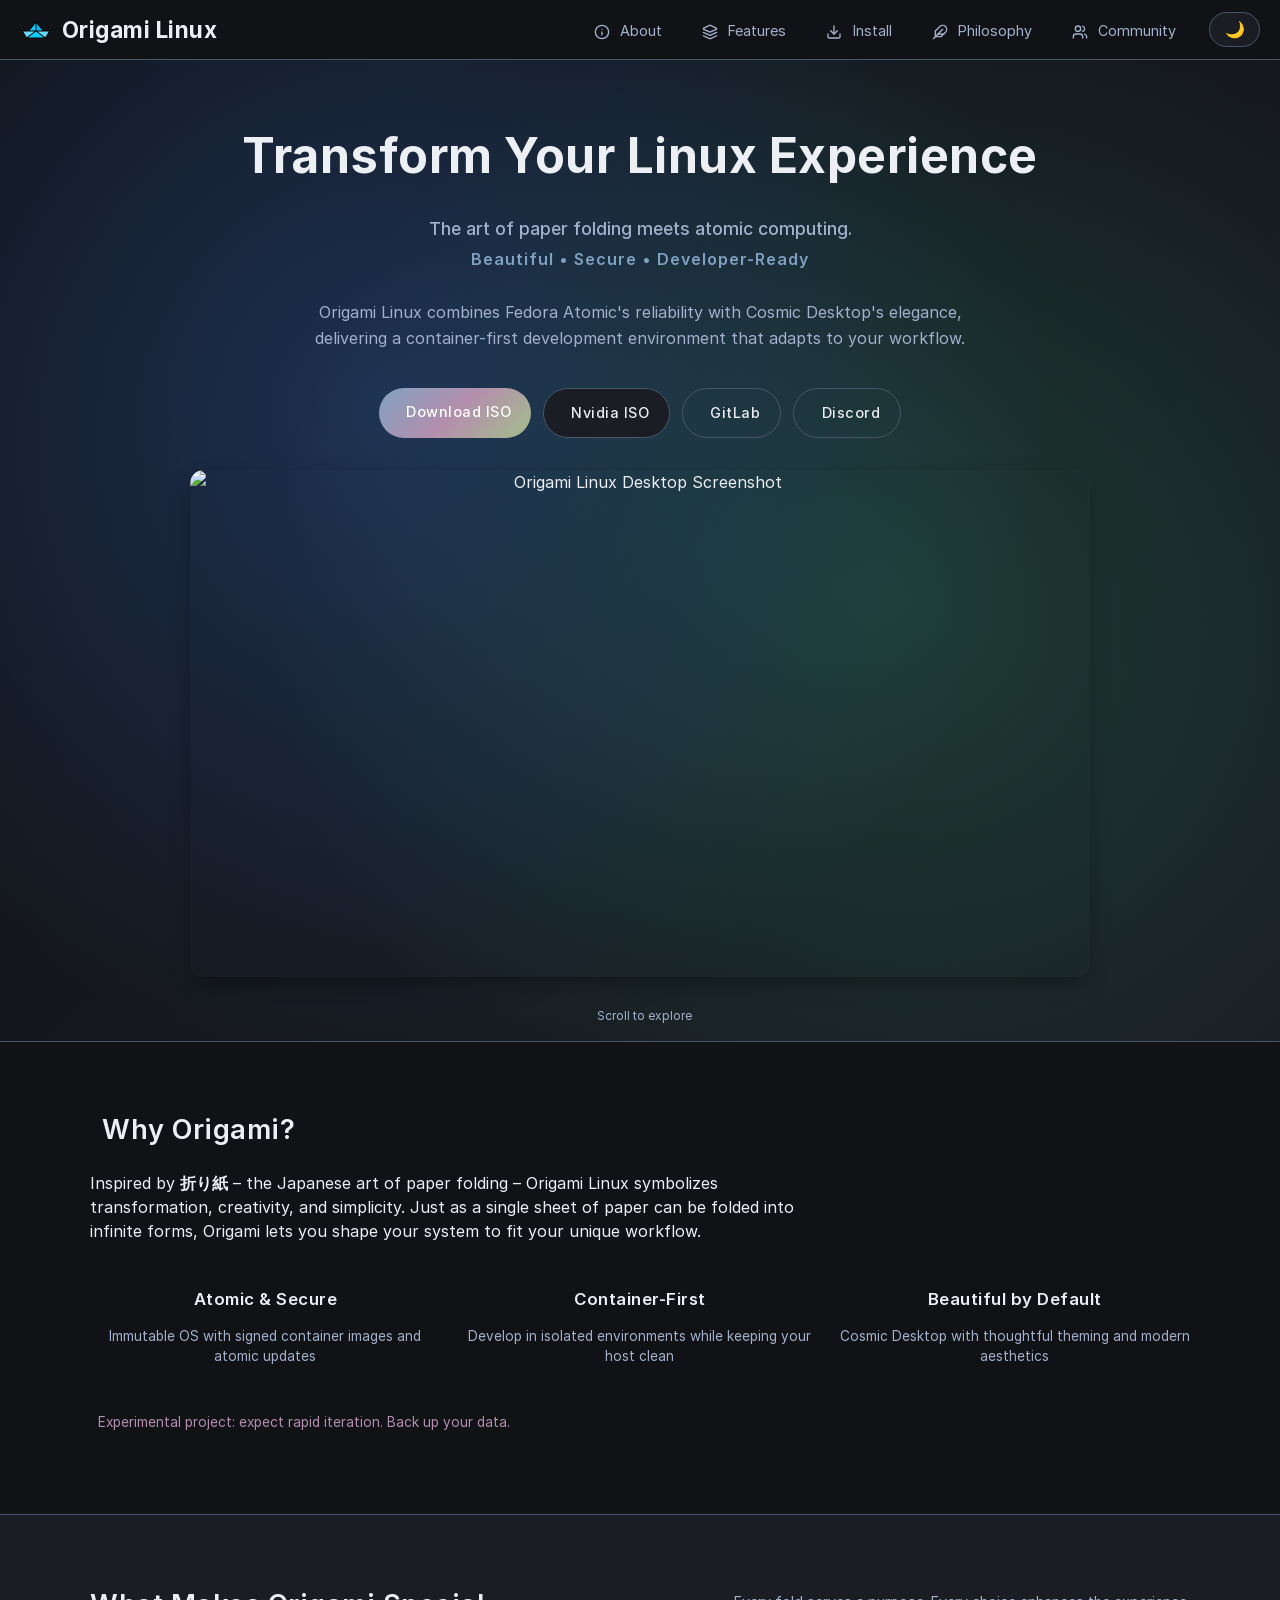
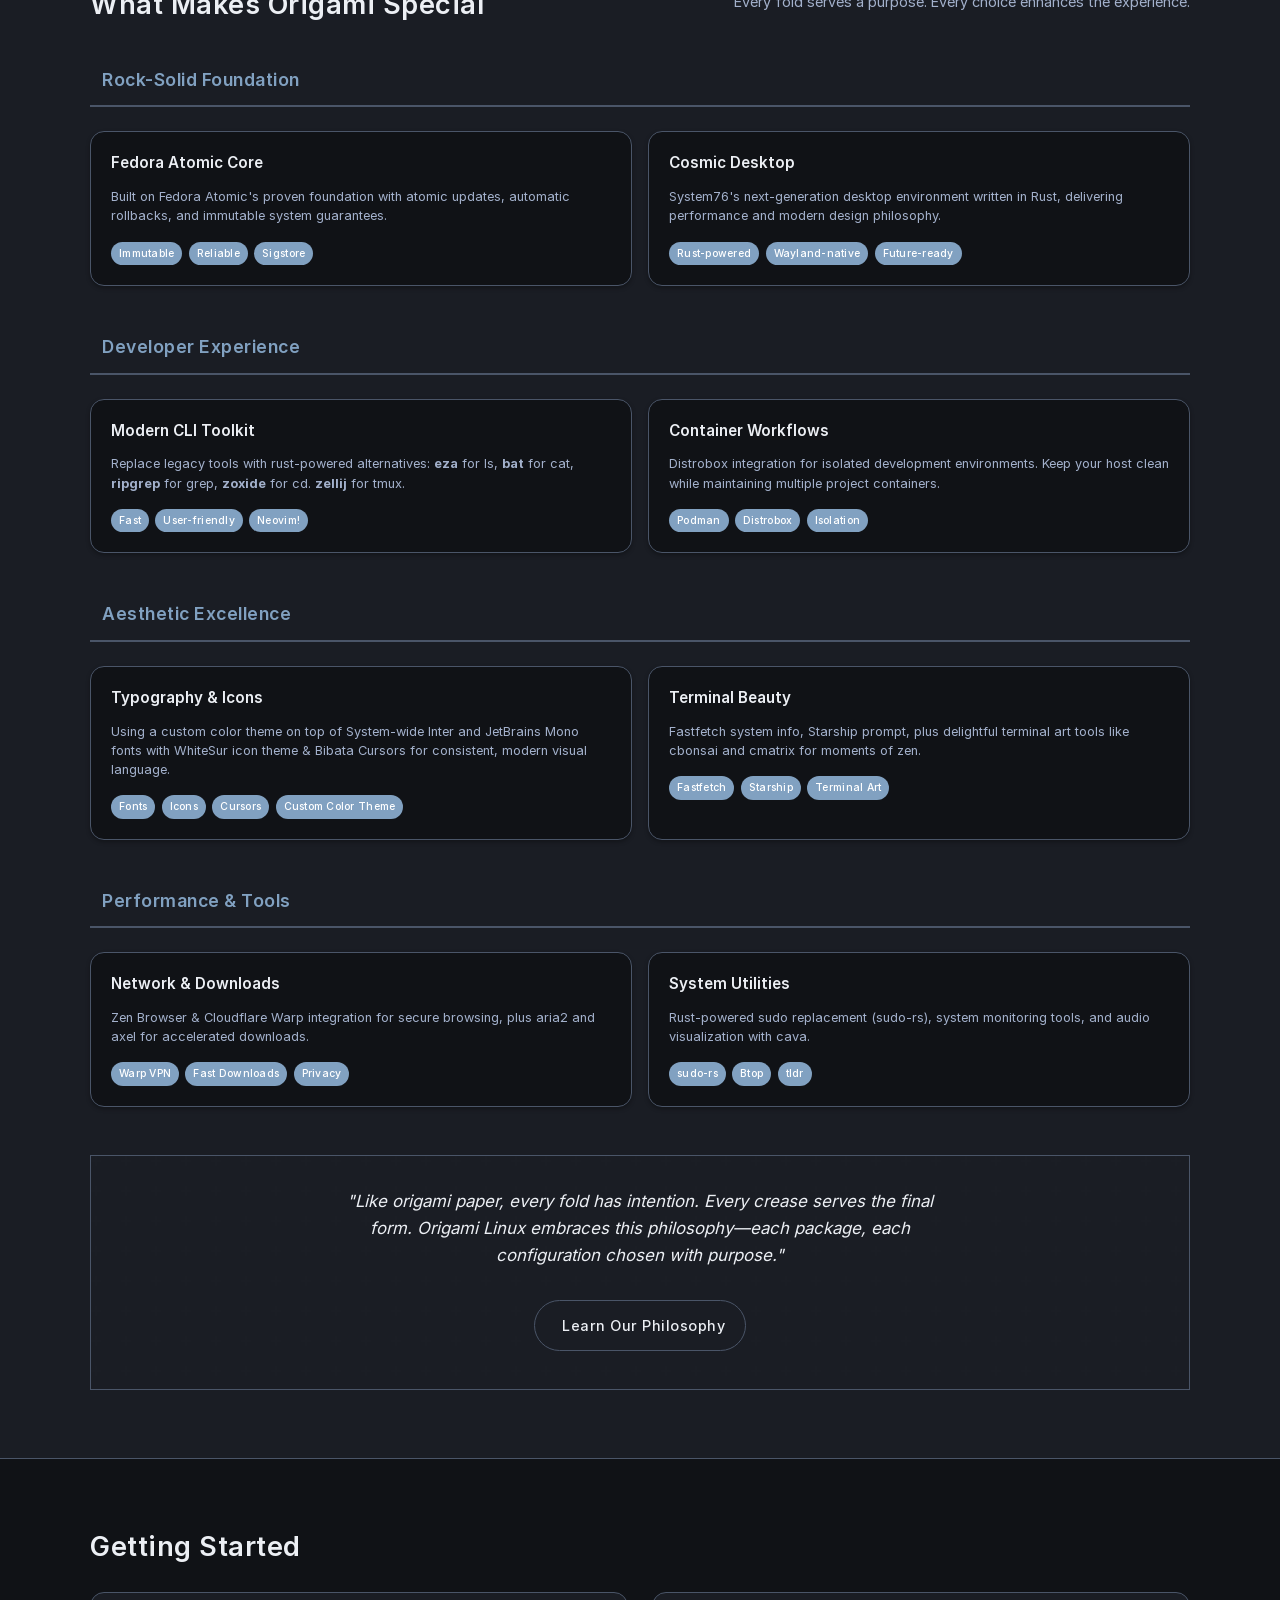
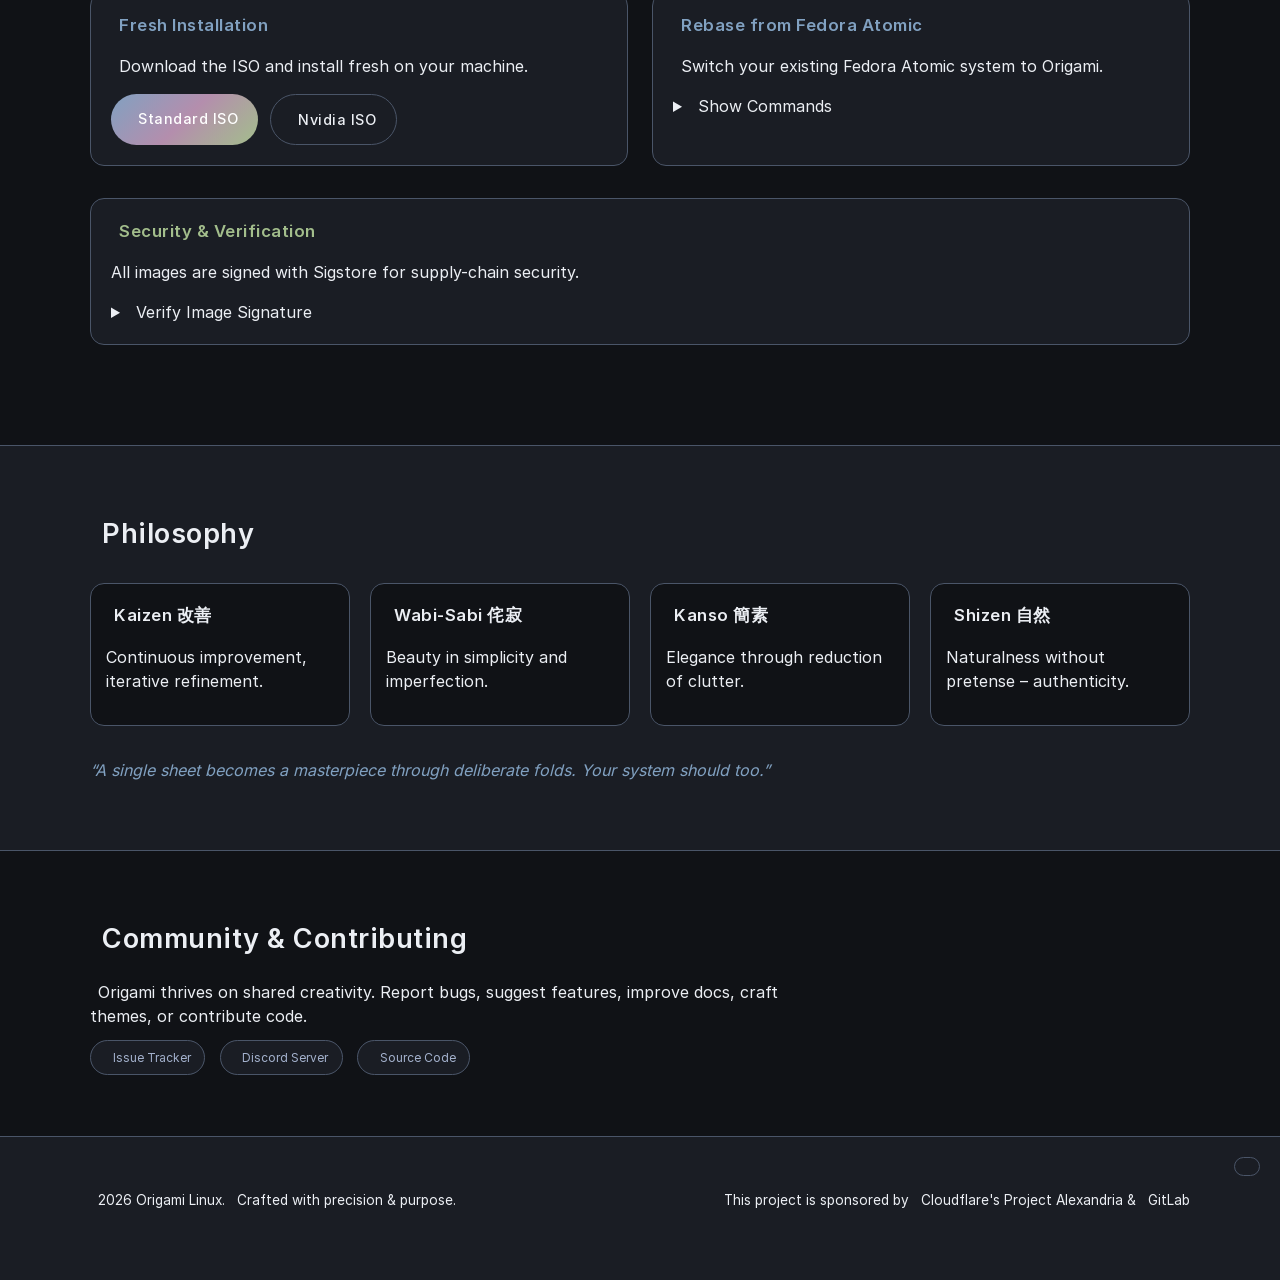
==== commit 4dbd5fe0: "optimizations" ====
--- a/index.html
+++ b/index.html
@@ -3,6 +3,18 @@
     <head>
         <meta charset="UTF-8" />
         <meta name="viewport" content="width=device-width, initial-scale=1.0" />
+        <meta
+            http-equiv="Delegate-CH"
+            content="sec-ch-viewport-width https://origami.wf; sec-ch-dpr https://origami.wf"
+        />
+        <meta
+            http-equiv="Critical-CH"
+            content="sec-ch-viewport-width, sec-ch-dpr"
+        />
+        <meta
+            http-equiv="Accept-CH"
+            content="sec-ch-viewport-width, sec-ch-dpr"
+        />
         <title>Origami Linux – Fold Your System</title>
         <meta
             name="description"
@@ -18,10 +30,9 @@
         <link rel="icon" type="image/x-icon" href="origami.ico" />
         <link
             rel="preload"
-            href="images/screenshot/screenshot-1280.avif"
+            href="/cdn-cgi/image/format=auto,quality=85,fit=scale-down,width=1280/images/screenshot/screenshot.png"
             as="image"
-            type="image/avif"
-            imagesrcset="images/screenshot/screenshot-640.avif 640w, images/screenshot/screenshot-960.avif 960w, images/screenshot/screenshot-1280.avif 1280w, images/screenshot/screenshot-1662.avif 1662w"
+            imagesrcset="/cdn-cgi/image/format=auto,quality=85,fit=scale-down,width=640/images/screenshot/screenshot.png 640w, /cdn-cgi/image/format=auto,quality=85,fit=scale-down,width=960/images/screenshot/screenshot.png 960w, /cdn-cgi/image/format=auto,quality=85,fit=scale-down,width=1280/images/screenshot/screenshot.png 1280w, /cdn-cgi/image/format=auto,quality=85,fit=scale-down,width=1662/images/screenshot/screenshot.png 1662w"
             imagesizes="(max-width: 768px) 90vw, (max-width: 1280px) 80vw, 900px"
             fetchpriority="high"
         />
@@ -161,19 +172,7 @@
                 display: block;
             }
         </style>
-        <!-- Font Awesome (jsdelivr, no SRI to avoid blocking if version hash changes) -->
-        <link
-            rel="preload"
-            href="https://cdn.jsdelivr.net/npm/@fortawesome/fontawesome-free@6.5.1/css/all.min.css"
-            as="style"
-            onload="this.rel='stylesheet'"
-        />
-        <noscript>
-            <link
-                rel="stylesheet"
-                href="https://cdn.jsdelivr.net/npm/@fortawesome/fontawesome-free@6.5.1/css/all.min.css"
-            />
-        </noscript>
+
         <link
             rel="stylesheet"
             href="styles.css"
@@ -183,6 +182,484 @@
         <noscript><link rel="stylesheet" href="styles.css" /></noscript>
     </head>
     <body>
+        <svg
+            aria-hidden="true"
+            focusable="false"
+            style="position: absolute; width: 0; height: 0; overflow: hidden"
+        >
+            <symbol
+                id="icon-info"
+                viewBox="0 0 24 24"
+                fill="none"
+                stroke="currentColor"
+                stroke-width="2"
+                stroke-linecap="round"
+                stroke-linejoin="round"
+            >
+                <circle cx="12" cy="12" r="10" />
+                <path d="M12 16v-4" />
+                <path d="M12 8h.01" />
+            </symbol>
+            <symbol
+                id="icon-layers"
+                viewBox="0 0 24 24"
+                fill="none"
+                stroke="currentColor"
+                stroke-width="2"
+                stroke-linecap="round"
+                stroke-linejoin="round"
+            >
+                <path
+                    d="m12.83 2.18a2 2 0 0 0-1.66 0L2.6 6.08a1 1 0 0 0 0 1.83l8.58 3.91a2 2 0 0 0 1.66 0l8.58-3.9a1 1 0 0 0 0-1.83Z"
+                />
+                <path d="m22 17.65-9.17 4.16a2 2 0 0 1-1.66 0L2 17.65" />
+                <path d="m22 12.65-9.17 4.16a2 2 0 0 1-1.66 0L2 12.65" />
+            </symbol>
+            <symbol
+                id="icon-download"
+                viewBox="0 0 24 24"
+                fill="none"
+                stroke="currentColor"
+                stroke-width="2"
+                stroke-linecap="round"
+                stroke-linejoin="round"
+            >
+                <path d="M21 15v4a2 2 0 0 1-2 2H5a2 2 0 0 1-2-2v-4" />
+                <polyline points="7 10 12 15 17 10" />
+                <line x1="12" x2="12" y1="15" y2="3" />
+            </symbol>
+            <symbol
+                id="icon-cpu"
+                viewBox="0 0 24 24"
+                fill="none"
+                stroke="currentColor"
+                stroke-width="2"
+                stroke-linecap="round"
+                stroke-linejoin="round"
+            >
+                <rect x="4" y="4" width="16" height="16" rx="2" />
+                <rect x="9" y="9" width="6" height="6" />
+                <path d="M15 2v2" />
+                <path d="M15 20v2" />
+                <path d="M2 15h2" />
+                <path d="M2 9h2" />
+                <path d="M20 15h2" />
+                <path d="M20 9h2" />
+                <path d="M9 2v2" />
+                <path d="M9 20v2" />
+            </symbol>
+            <symbol
+                id="icon-git"
+                viewBox="0 0 24 24"
+                fill="none"
+                stroke="currentColor"
+                stroke-width="2"
+                stroke-linecap="round"
+                stroke-linejoin="round"
+            >
+                <line x1="6" x2="6" y1="3" y2="15" />
+                <circle cx="18" cy="6" r="3" />
+                <circle cx="6" cy="18" r="3" />
+                <path d="M18 9a9 9 0 0 1-9 9" />
+            </symbol>
+            <symbol
+                id="icon-chat"
+                viewBox="0 0 24 24"
+                fill="none"
+                stroke="currentColor"
+                stroke-width="2"
+                stroke-linecap="round"
+                stroke-linejoin="round"
+            >
+                <path
+                    d="M14 9a2 2 0 0 1-2 2H6l-4 4V4c0-1.1.9-2 2-2h8a2 2 0 0 1 2 2v5Z"
+                />
+                <path d="M18 9h2a2 2 0 0 1 2 2v11l-4-4h-6a2 2 0 0 1-2-2v-1" />
+            </symbol>
+            <symbol
+                id="icon-chevrons-down"
+                viewBox="0 0 24 24"
+                fill="none"
+                stroke="currentColor"
+                stroke-width="2"
+                stroke-linecap="round"
+                stroke-linejoin="round"
+            >
+                <path d="m7 6 5 5 5-5" />
+                <path d="m7 13 5 5 5-5" />
+            </symbol>
+            <symbol
+                id="icon-help"
+                viewBox="0 0 24 24"
+                fill="none"
+                stroke="currentColor"
+                stroke-width="2"
+                stroke-linecap="round"
+                stroke-linejoin="round"
+            >
+                <circle cx="12" cy="12" r="10" />
+                <path d="M9.09 9a3 3 0 0 1 5.83 1c0 2-3 3-3 3" />
+                <path d="M12 17h.01" />
+            </symbol>
+            <symbol
+                id="icon-shield"
+                viewBox="0 0 24 24"
+                fill="none"
+                stroke="currentColor"
+                stroke-width="2"
+                stroke-linecap="round"
+                stroke-linejoin="round"
+            >
+                <path
+                    d="M20 13c0 5-3.5 7.5-7.66 8.95a1 1 0 0 1-.67-.01C7.5 20.5 4 18 4 13V6a1 1 0 0 1 1-1c2 0 4.5-1.2 6.24-2.72a1.17 1.17 0 0 1 1.52 0C14.51 3.81 17 5 19 5a1 1 0 0 1 1 1z"
+                />
+            </symbol>
+            <symbol
+                id="icon-box"
+                viewBox="0 0 24 24"
+                fill="none"
+                stroke="currentColor"
+                stroke-width="2"
+                stroke-linecap="round"
+                stroke-linejoin="round"
+            >
+                <path
+                    d="M21 8a2 2 0 0 0-1-1.73l-7-4a2 2 0 0 0-2 0l-7 4A2 2 0 0 0 3 8v8a2 2 0 0 0 1 1.73l7 4a2 2 0 0 0 2 0l7-4A2 2 0 0 0 21 16Z"
+                />
+                <path d="m3.3 7 8.7 5 8.7-5" />
+                <path d="M12 22V12" />
+            </symbol>
+            <symbol
+                id="icon-palette"
+                viewBox="0 0 24 24"
+                fill="none"
+                stroke="currentColor"
+                stroke-width="2"
+                stroke-linecap="round"
+                stroke-linejoin="round"
+            >
+                <circle cx="13.5" cy="6.5" r=".5" fill="currentColor" />
+                <circle cx="17.5" cy="10.5" r=".5" fill="currentColor" />
+                <circle cx="8.5" cy="7.5" r=".5" fill="currentColor" />
+                <circle cx="6.5" cy="12.5" r=".5" fill="currentColor" />
+                <path
+                    d="M12 2C6.5 2 2 6.5 2 12s4.5 10 10 10c.926 0 1.648-.746 1.648-1.688 0-.437-.18-.835-.437-1.125-.29-.289-.438-.652-.438-1.125a1.64 1.64 0 0 1 1.668-1.668h1.996c3.051 0 5.555-2.503 5.555-5.554C21.965 6.012 17.461 2 12 2z"
+                />
+            </symbol>
+            <symbol
+                id="icon-flask"
+                viewBox="0 0 24 24"
+                fill="none"
+                stroke="currentColor"
+                stroke-width="2"
+                stroke-linecap="round"
+                stroke-linejoin="round"
+            >
+                <path d="M10 2v7.31" />
+                <path d="M14 9.3V1.99" />
+                <path d="M8.5 2h7" />
+                <path d="M14 9.3a6.5 6.5 0 1 1-4 0" />
+                <path d="M5.52 16h12.96" />
+            </symbol>
+            <symbol
+                id="icon-mountain"
+                viewBox="0 0 24 24"
+                fill="none"
+                stroke="currentColor"
+                stroke-width="2"
+                stroke-linecap="round"
+                stroke-linejoin="round"
+            >
+                <path d="m8 3 4 8 5-5 5 15H2L8 3z" />
+            </symbol>
+            <symbol
+                id="icon-code"
+                viewBox="0 0 24 24"
+                fill="none"
+                stroke="currentColor"
+                stroke-width="2"
+                stroke-linecap="round"
+                stroke-linejoin="round"
+            >
+                <polyline points="16 18 22 12 16 6" />
+                <polyline points="8 6 2 12 8 18" />
+            </symbol>
+            <symbol
+                id="icon-gauge"
+                viewBox="0 0 24 24"
+                fill="none"
+                stroke="currentColor"
+                stroke-width="2"
+                stroke-linecap="round"
+                stroke-linejoin="round"
+            >
+                <path d="m12 14 4-4" />
+                <path d="M3.34 19a10 10 0 1 1 17.32 0" />
+            </symbol>
+            <symbol
+                id="icon-feather"
+                viewBox="0 0 24 24"
+                fill="none"
+                stroke="currentColor"
+                stroke-width="2"
+                stroke-linecap="round"
+                stroke-linejoin="round"
+            >
+                <path d="M20.24 12.24a6 6 0 0 0-8.49-8.49L5 10.5V19h8.5z" />
+                <line x1="16" x2="2" y1="8" y2="22" />
+                <line x1="17.5" x2="9" y1="15" y2="15" />
+            </symbol>
+            <symbol
+                id="icon-disc"
+                viewBox="0 0 24 24"
+                fill="none"
+                stroke="currentColor"
+                stroke-width="2"
+                stroke-linecap="round"
+                stroke-linejoin="round"
+            >
+                <circle cx="12" cy="12" r="10" />
+                <circle cx="12" cy="12" r="2" />
+            </symbol>
+            <symbol
+                id="icon-harddrive"
+                viewBox="0 0 24 24"
+                fill="none"
+                stroke="currentColor"
+                stroke-width="2"
+                stroke-linecap="round"
+                stroke-linejoin="round"
+            >
+                <line x1="22" x2="2" y1="12" y2="12" />
+                <path
+                    d="M5.45 5.11 2 12v6a2 2 0 0 0 2 2h16a2 2 0 0 0 2-2v-6l-3.45-6.89A2 2 0 0 0 16.76 4H7.24a2 2 0 0 0-1.79 1.11z"
+                />
+                <line x1="6" x2="6.01" y1="16" y2="16" />
+                <line x1="10" x2="10.01" y1="16" y2="16" />
+            </symbol>
+            <symbol
+                id="icon-refresh"
+                viewBox="0 0 24 24"
+                fill="none"
+                stroke="currentColor"
+                stroke-width="2"
+                stroke-linecap="round"
+                stroke-linejoin="round"
+            >
+                <path d="M3 12a9 9 0 0 1 9-9 9.75 9.75 0 0 1 6.74 2.74L21 8" />
+                <path d="M21 3v5h-5" />
+                <path d="M21 12a9 9 0 0 1-9 9 9.75 9.75 0 0 1-6.74-2.74L3 16" />
+                <path d="M8 16H3v5" />
+            </symbol>
+            <symbol
+                id="icon-repeat"
+                viewBox="0 0 24 24"
+                fill="none"
+                stroke="currentColor"
+                stroke-width="2"
+                stroke-linecap="round"
+                stroke-linejoin="round"
+            >
+                <path d="m17 2 4 4-4 4" />
+                <path d="M3 11v-1a4 4 0 0 1 4-4h14" />
+                <path d="m7 22-4-4 4-4" />
+                <path d="M21 13v1a4 4 0 0 1-4 4H3" />
+            </symbol>
+            <symbol
+                id="icon-shield-check"
+                viewBox="0 0 24 24"
+                fill="none"
+                stroke="currentColor"
+                stroke-width="2"
+                stroke-linecap="round"
+                stroke-linejoin="round"
+            >
+                <path
+                    d="M20 13c0 5-3.5 7.5-7.66 8.95a1 1 0 0 1-.67-.01C7.5 20.5 4 18 4 13V6a1 1 0 0 1 1-1c2 0 4.5-1.2 6.24-2.72a1.17 1.17 0 0 1 1.52 0C14.51 3.81 17 5 19 5a1 1 0 0 1 1 1z"
+                />
+                <path d="m9 12 2 2 4-4" />
+            </symbol>
+            <symbol
+                id="icon-pen"
+                viewBox="0 0 24 24"
+                fill="none"
+                stroke="currentColor"
+                stroke-width="2"
+                stroke-linecap="round"
+                stroke-linejoin="round"
+            >
+                <path d="M12 20h9" />
+                <path d="M16.5 3.5a2.12 2.12 0 0 1 3 3L7 19l-4 1 1-4Z" />
+            </symbol>
+            <symbol
+                id="icon-key"
+                viewBox="0 0 24 24"
+                fill="none"
+                stroke="currentColor"
+                stroke-width="2"
+                stroke-linecap="round"
+                stroke-linejoin="round"
+            >
+                <circle cx="7.5" cy="15.5" r="5.5" />
+                <path d="m21 2-9.6 9.6" />
+                <path d="m15.5 7.5 3 3L22 7l-3-3" />
+            </symbol>
+            <symbol
+                id="icon-trend"
+                viewBox="0 0 24 24"
+                fill="none"
+                stroke="currentColor"
+                stroke-width="2"
+                stroke-linecap="round"
+                stroke-linejoin="round"
+            >
+                <polyline points="22 7 13.5 15.5 8.5 10.5 2 17" />
+                <polyline points="16 7 22 7 22 13" />
+            </symbol>
+            <symbol
+                id="icon-heart"
+                viewBox="0 0 24 24"
+                fill="none"
+                stroke="currentColor"
+                stroke-width="2"
+                stroke-linecap="round"
+                stroke-linejoin="round"
+            >
+                <path
+                    d="M19 14c1.49-1.46 3-3.21 3-5.5A5.5 5.5 0 0 0 16.5 3c-1.76 0-3 .5-4.5 2-1.5-1.5-2.74-2-4.5-2A5.5 5.5 0 0 0 2 8.5c0 2.3 1.5 4.05 3 5.5l7 7Z"
+                />
+            </symbol>
+            <symbol
+                id="icon-minimize"
+                viewBox="0 0 24 24"
+                fill="none"
+                stroke="currentColor"
+                stroke-width="2"
+                stroke-linecap="round"
+                stroke-linejoin="round"
+            >
+                <polyline points="4 14 10 14 10 20" />
+                <polyline points="20 10 14 10 14 4" />
+                <line x1="14" x2="21" y1="10" y2="3" />
+                <line x1="3" x2="10" y1="21" y2="14" />
+            </symbol>
+            <symbol
+                id="icon-leaf"
+                viewBox="0 0 24 24"
+                fill="none"
+                stroke="currentColor"
+                stroke-width="2"
+                stroke-linecap="round"
+                stroke-linejoin="round"
+            >
+                <path
+                    d="M11 20A7 7 0 0 1 9.8 6.1C15.5 5 17 4.48 19 2c1 2 2 4.18 2 8 0 5.5-4.78 10-10 10Z"
+                />
+                <path d="M2 21c0-3 1.85-5.36 5.08-6C9.5 14.52 12 13 13 12" />
+            </symbol>
+            <symbol
+                id="icon-users"
+                viewBox="0 0 24 24"
+                fill="none"
+                stroke="currentColor"
+                stroke-width="2"
+                stroke-linecap="round"
+                stroke-linejoin="round"
+            >
+                <path d="M16 21v-2a4 4 0 0 0-4-4H6a4 4 0 0 0-4 4v2" />
+                <circle cx="9" cy="7" r="4" />
+                <path d="M22 21v-2a4 4 0 0 0-3-3.87" />
+                <path d="M16 3.13a4 4 0 0 1 0 7.75" />
+            </symbol>
+            <symbol
+                id="icon-lightbulb"
+                viewBox="0 0 24 24"
+                fill="none"
+                stroke="currentColor"
+                stroke-width="2"
+                stroke-linecap="round"
+                stroke-linejoin="round"
+            >
+                <path
+                    d="M15 14c.2-1 .7-1.7 1.5-2.5 1-.9 1.5-2.2 1.5-3.5A6 6 0 0 0 6 8c0 1 .2 2.2 1.5 3.5.7.7 1.3 1.5 1.5 2.5"
+                />
+                <path d="M9 18h6" />
+                <path d="M10 22h4" />
+            </symbol>
+            <symbol
+                id="icon-bug"
+                viewBox="0 0 24 24"
+                fill="none"
+                stroke="currentColor"
+                stroke-width="2"
+                stroke-linecap="round"
+                stroke-linejoin="round"
+            >
+                <path d="m8 2 1.88 1.88" />
+                <path d="M14.12 3.88 16 2" />
+                <path d="M9 7.13v-1a3.003 3.003 0 1 1 6 0v1" />
+                <path
+                    d="M12 20c-3.3 0-6-2.7-6-6v-3a4 4 0 0 1 4-4h4a4 4 0 0 1 4 4v3c0 3.3-2.7 6-6 6"
+                />
+                <path d="M12 20v-9" />
+                <path d="M6.53 9C4.6 8.8 3 7.1 3 5" />
+                <path d="M6 13H2" />
+                <path d="M3 21c0-2.1 1.7-3.9 3.8-4" />
+                <path d="M20.97 5c0 2.1-1.6 3.8-3.5 4" />
+                <path d="M22 13h-4" />
+                <path d="M17.2 17c2.1.1 3.8 1.9 3.8 4" />
+            </symbol>
+            <symbol
+                id="icon-arrow-up"
+                viewBox="0 0 24 24"
+                fill="none"
+                stroke="currentColor"
+                stroke-width="2"
+                stroke-linecap="round"
+                stroke-linejoin="round"
+            >
+                <path d="m5 12 7-7 7 7" />
+                <path d="M12 19V5" />
+            </symbol>
+            <symbol
+                id="icon-hammer"
+                viewBox="0 0 24 24"
+                fill="none"
+                stroke="currentColor"
+                stroke-width="2"
+                stroke-linecap="round"
+                stroke-linejoin="round"
+            >
+                <path d="m15 12-8.373 8.373a1 1 0 1 1-3-3L12 9" />
+                <path d="m18 15 4-4" />
+                <path
+                    d="m21.5 11.5-1.914-1.914A2 2 0 0 1 19 8.172V7l-2.26-2.26a6 6 0 0 0-4.202-1.756L9 2.96l.92.82A6.18 6.18 0 0 1 12 8.4V10l2 2h1.172a2 2 0 0 1 1.414.586L18.5 14.5"
+                />
+            </symbol>
+            <symbol
+                id="icon-cloud"
+                viewBox="0 0 24 24"
+                fill="none"
+                stroke="currentColor"
+                stroke-width="2"
+                stroke-linecap="round"
+                stroke-linejoin="round"
+            >
+                <path d="M17.5 19H9a7 7 0 1 1 6.71-9h1.79a4.5 4.5 0 1 1 0 9Z" />
+            </symbol>
+            <symbol
+                id="icon-copyright"
+                viewBox="0 0 24 24"
+                fill="none"
+                stroke="currentColor"
+                stroke-width="2"
+                stroke-linecap="round"
+                stroke-linejoin="round"
+            >
+                <circle cx="12" cy="12" r="10" />
+                <path d="M14.83 14.83a4 4 0 1 1 0-5.66" />
+            </symbol>
+        </svg>
         <header class="site-header" id="top">
             <div class="logo-wrap">
                 <svg
@@ -229,46 +706,61 @@
                 <ul id="nav-links">
                     <li>
                         <a href="#about"
-                            ><i
+                            ><svg
                                 class="fa-solid fa-circle-info"
+                                role="img"
                                 aria-hidden="true"
-                            ></i>
+                            >
+                                <use href="#icon-info"></use>
+                            </svg>
                             About</a
                         >
                     </li>
                     <li>
                         <a href="#features"
-                            ><i
+                            ><svg
                                 class="fa-solid fa-layer-group"
+                                role="img"
                                 aria-hidden="true"
-                            ></i>
+                            >
+                                <use href="#icon-layers"></use>
+                            </svg>
                             Features</a
                         >
                     </li>
                     <li>
                         <a href="#installation"
-                            ><i
+                            ><svg
                                 class="fa-solid fa-download"
+                                role="img"
                                 aria-hidden="true"
-                            ></i>
+                            >
+                                <use href="#icon-download"></use>
+                            </svg>
                             Install</a
                         >
                     </li>
                     <li>
                         <a href="#philosophy"
-                            ><i
+                            ><svg
                                 class="fa-solid fa-feather"
+                                role="img"
                                 aria-hidden="true"
-                            ></i>
+                            >
+                                <use href="#icon-feather"></use>
+                            </svg>
                             Philosophy</a
                         >
                     </li>
                     <li>
                         <a href="#community"
-                            ><i
+                            ><svg
                                 class="fa-solid fa-users"
+                                role="img"
                                 aria-hidden="true"
-                            ></i>
+                            >
+                                <use href="#icon-users"></use>
+                            </svg>
                             Community</a
                         >
                     </li>
@@ -340,38 +832,23 @@
                             Discord</a
                         >
                     </div>
-                    <picture>
-                        <source
-                            type="image/avif"
-                            srcset="
-                                images/screenshot/screenshot-640.avif   640w,
-                                images/screenshot/screenshot-960.avif   960w,
-                                images/screenshot/screenshot-1280.avif 1280w,
-                                images/screenshot/screenshot-1662.avif 1662w
-                            "
-                            sizes="(max-width: 768px) 90vw, (max-width: 1280px) 80vw, 900px"
-                        />
-                        <source
-                            type="image/webp"
-                            srcset="
-                                images/screenshot/screenshot-640.webp   640w,
-                                images/screenshot/screenshot-960.webp   960w,
-                                images/screenshot/screenshot-1280.webp 1280w,
-                                images/screenshot/screenshot-1662.webp 1662w
-                            "
-                            sizes="(max-width: 768px) 90vw, (max-width: 1280px) 80vw, 900px"
-                        />
-                        <img
-                            src="images/screenshot/screenshot.png"
-                            alt="Origami Linux Desktop Screenshot"
-                            class="hero-screenshot"
-                            width="1662"
-                            height="935"
-                            decoding="async"
-                            loading="eager"
-                            fetchpriority="high"
-                        />
-                    </picture>
+                    <img
+                        src="/cdn-cgi/image/format=auto,quality=85,fit=scale-down,width=1280/images/screenshot/screenshot.png"
+                        srcset="
+                            /cdn-cgi/image/format=auto,quality=85,fit=scale-down,width=640/images/screenshot/screenshot.png   640w,
+                            /cdn-cgi/image/format=auto,quality=85,fit=scale-down,width=960/images/screenshot/screenshot.png   960w,
+                            /cdn-cgi/image/format=auto,quality=85,fit=scale-down,width=1280/images/screenshot/screenshot.png 1280w,
+                            /cdn-cgi/image/format=auto,quality=85,fit=scale-down,width=1662/images/screenshot/screenshot.png 1662w
+                        "
+                        sizes="(max-width: 768px) 90vw, (max-width: 1280px) 80vw, 900px"
+                        alt="Origami Linux Desktop Screenshot"
+                        class="hero-screenshot"
+                        width="1662"
+                        height="935"
+                        decoding="async"
+                        loading="eager"
+                        fetchpriority="high"
+                    />
                 </div>
                 <div class="scroll-indicator" aria-hidden="true">
                     <i class="fa-solid fa-chevron-down" aria-hidden="true"></i>
--- a/styles.css
+++ b/styles.css
@@ -195,6 +195,15 @@
     border-radius: var(--radius-pill);
     transition: 0.25s;
 }
+
+.main-nav svg {
+    width: 1rem;
+    height: 1rem;
+    margin-right: 0.4rem;
+    vertical-align: middle;
+    flex-shrink: 0;
+}
+
 .main-nav a:hover,
 .main-nav a:focus {
     color: var(--text);
--- a/styles.css
+++ b/styles.css
@@ -195,6 +195,15 @@
     border-radius: var(--radius-pill);
     transition: 0.25s;
 }
+
+.main-nav svg {
+    width: 1rem;
+    height: 1rem;
+    margin-right: 0.4rem;
+    vertical-align: middle;
+    flex-shrink: 0;
+}
+
 .main-nav a:hover,
 .main-nav a:focus {
     color: var(--text);
--- a/styles.css
+++ b/styles.css
@@ -195,6 +195,15 @@
     border-radius: var(--radius-pill);
     transition: 0.25s;
 }
+
+.main-nav svg {
+    width: 1rem;
+    height: 1rem;
+    margin-right: 0.4rem;
+    vertical-align: middle;
+    flex-shrink: 0;
+}
+
 .main-nav a:hover,
 .main-nav a:focus {
     color: var(--text);
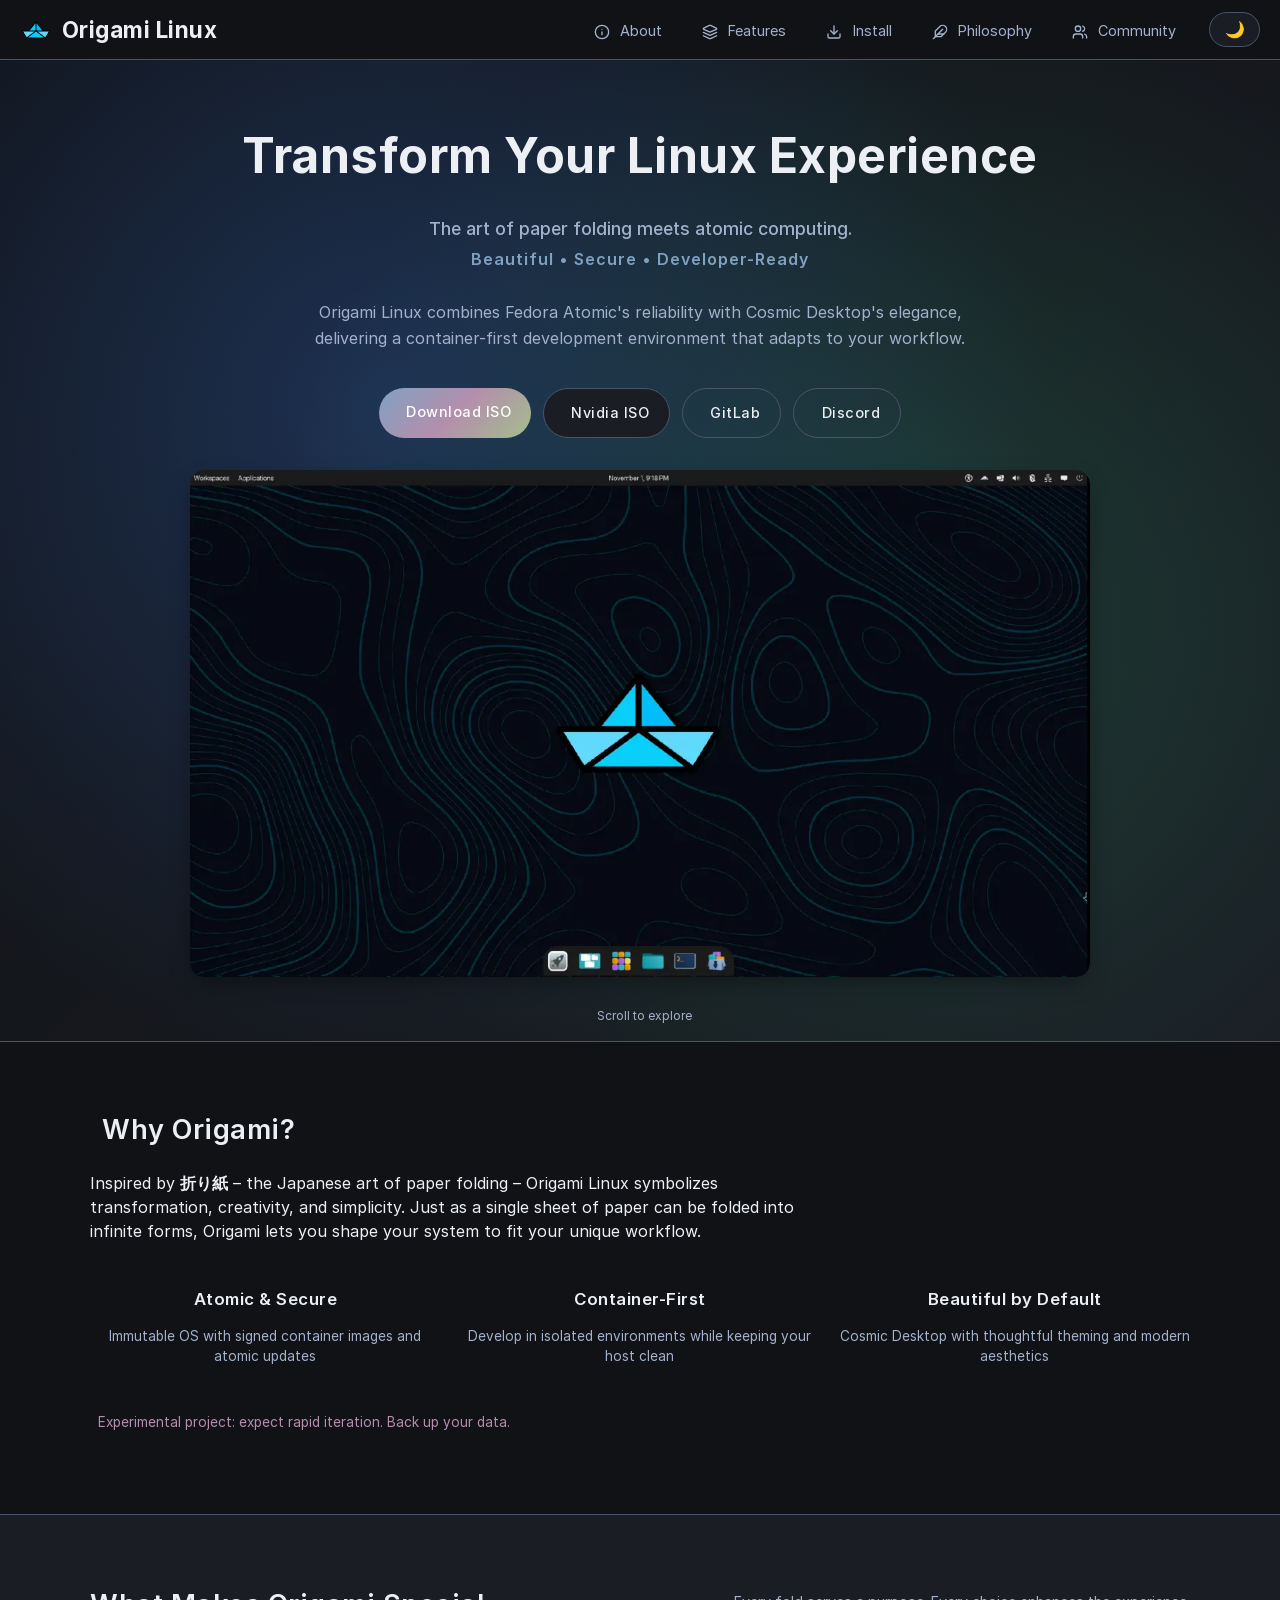
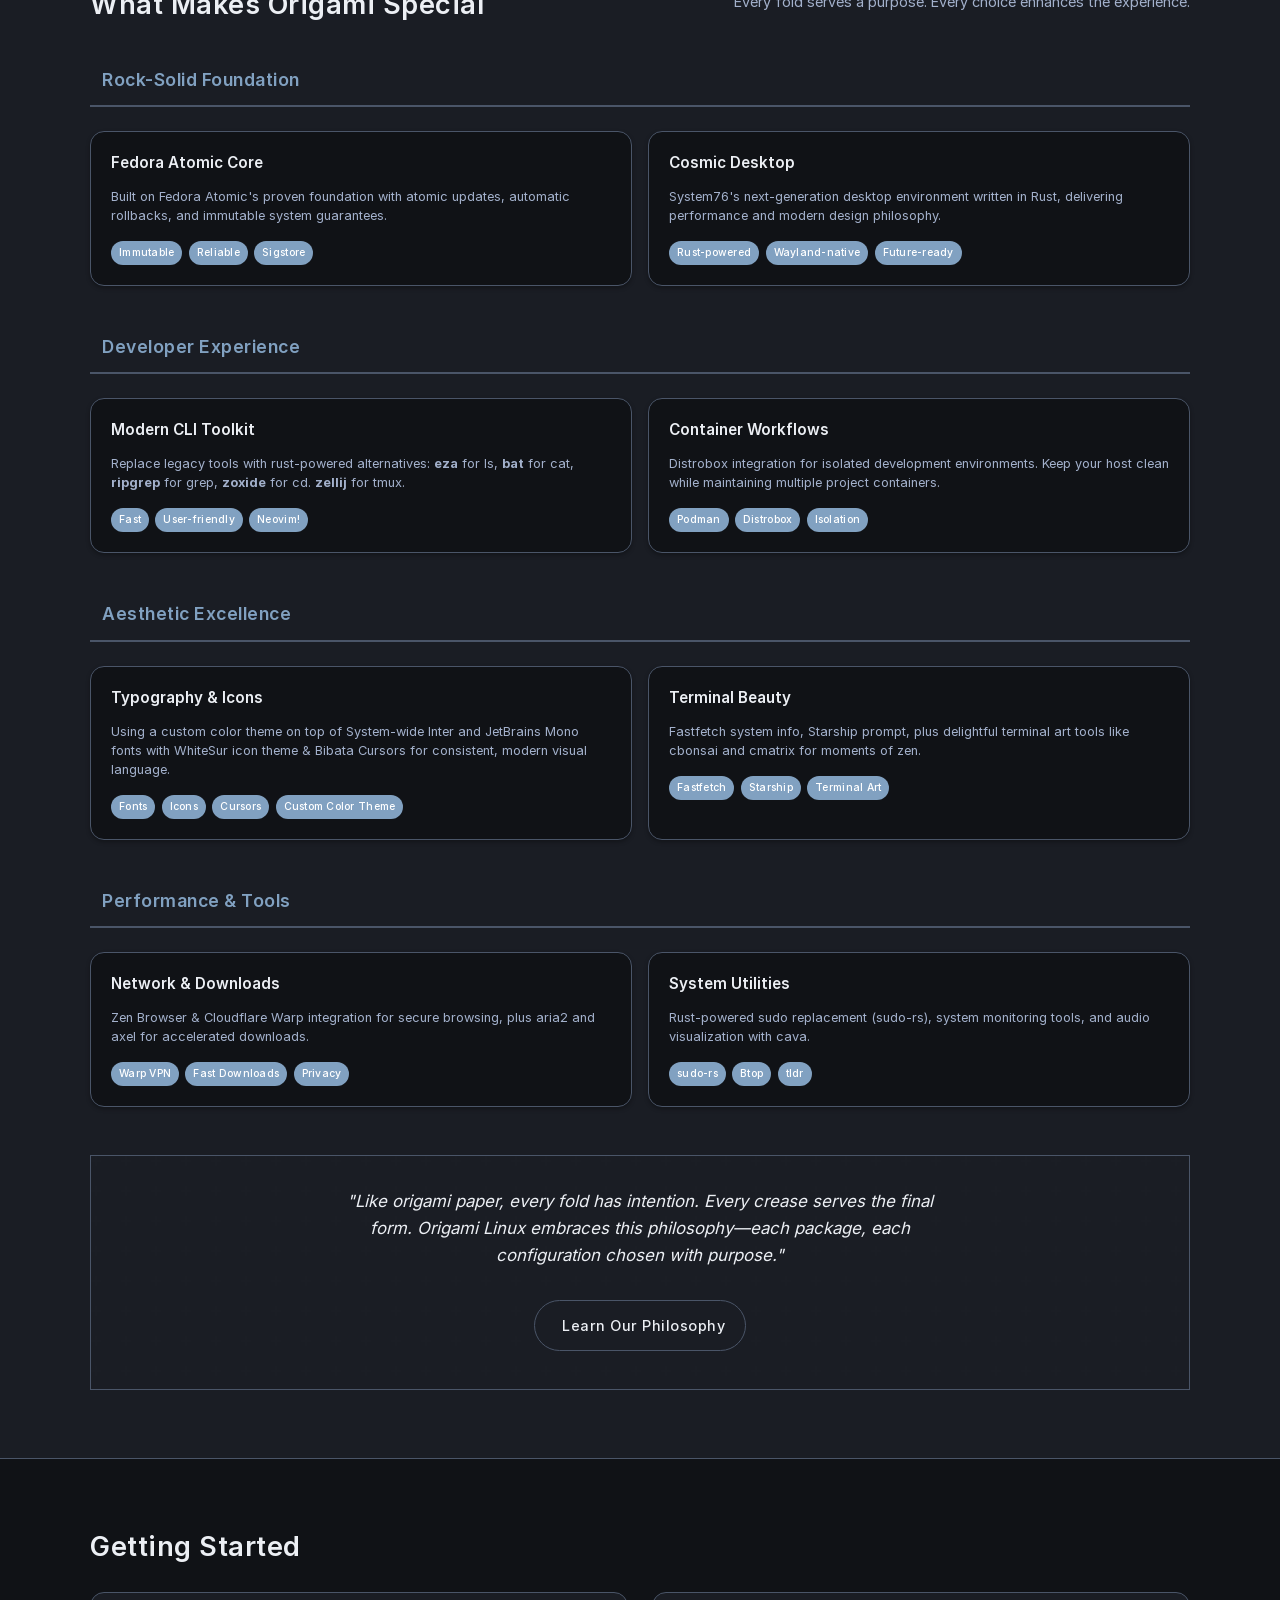
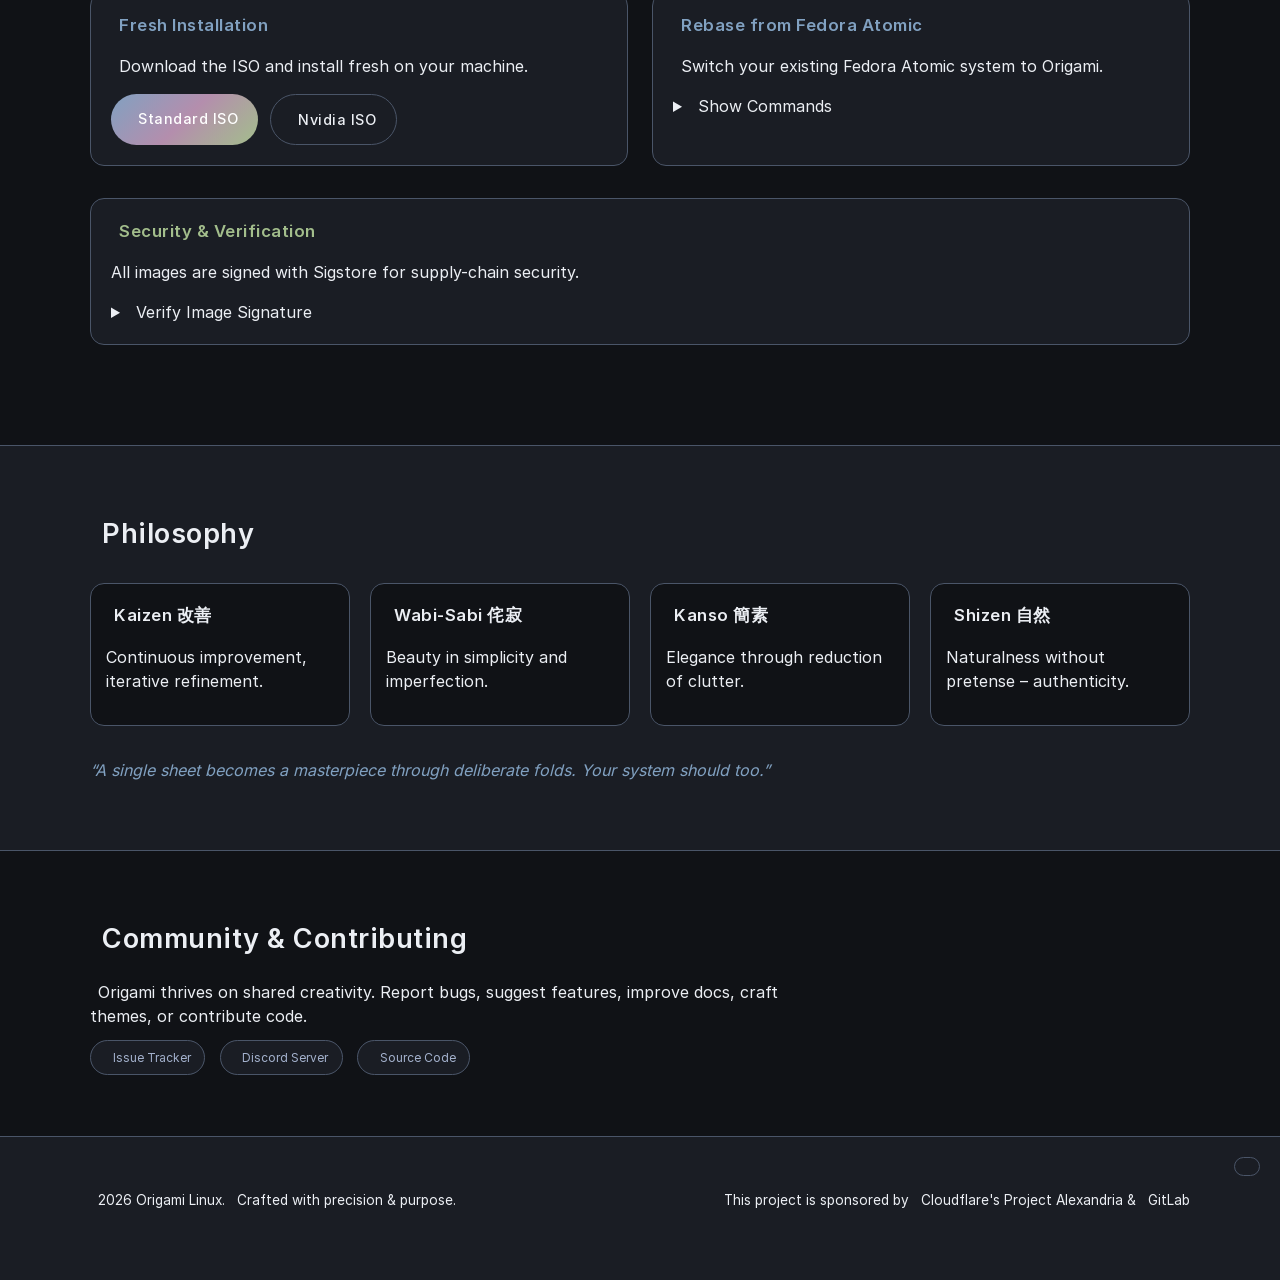
==== commit afbcd07a: "optimize" ====
--- a/index.html
+++ b/index.html
@@ -30,9 +30,10 @@
         <link rel="icon" type="image/x-icon" href="origami.ico" />
         <link
             rel="preload"
-            href="/cdn-cgi/image/format=auto,quality=85,fit=scale-down,width=1280/images/screenshot/screenshot.png"
+            href="images/screenshot/screenshot-1662.webp"
             as="image"
-            imagesrcset="/cdn-cgi/image/format=auto,quality=85,fit=scale-down,width=640/images/screenshot/screenshot.png 640w, /cdn-cgi/image/format=auto,quality=85,fit=scale-down,width=960/images/screenshot/screenshot.png 960w, /cdn-cgi/image/format=auto,quality=85,fit=scale-down,width=1280/images/screenshot/screenshot.png 1280w, /cdn-cgi/image/format=auto,quality=85,fit=scale-down,width=1662/images/screenshot/screenshot.png 1662w"
+            type="image/webp"
+            imagesrcset="images/screenshot/screenshot-640.webp 640w, images/screenshot/screenshot-960.webp 960w, images/screenshot/screenshot-1280.webp 1280w, images/screenshot/screenshot-1662.webp 1662w"
             imagesizes="(max-width: 768px) 90vw, (max-width: 1280px) 80vw, 900px"
             fetchpriority="high"
         />
@@ -832,23 +833,32 @@
                             Discord</a
                         >
                     </div>
-                    <img
-                        src="/cdn-cgi/image/format=auto,quality=85,fit=scale-down,width=1280/images/screenshot/screenshot.png"
-                        srcset="
-                            /cdn-cgi/image/format=auto,quality=85,fit=scale-down,width=640/images/screenshot/screenshot.png   640w,
-                            /cdn-cgi/image/format=auto,quality=85,fit=scale-down,width=960/images/screenshot/screenshot.png   960w,
-                            /cdn-cgi/image/format=auto,quality=85,fit=scale-down,width=1280/images/screenshot/screenshot.png 1280w,
-                            /cdn-cgi/image/format=auto,quality=85,fit=scale-down,width=1662/images/screenshot/screenshot.png 1662w
-                        "
-                        sizes="(max-width: 768px) 90vw, (max-width: 1280px) 80vw, 900px"
-                        alt="Origami Linux Desktop Screenshot"
-                        class="hero-screenshot"
-                        width="1662"
-                        height="935"
-                        decoding="async"
-                        loading="eager"
-                        fetchpriority="high"
-                    />
+                    <picture class="hero-screenshot">
+                        <source
+                            type="image/webp"
+                            srcset="
+                                images/screenshot/screenshot-640.webp   640w,
+                                images/screenshot/screenshot-960.webp   960w,
+                                images/screenshot/screenshot-1280.webp 1280w,
+                                images/screenshot/screenshot-1662.webp 1662w
+                            "
+                            sizes="(max-width: 768px) 90vw, (max-width: 1280px) 80vw, 900px"
+                        />
+                        <source
+                            type="image/png"
+                            srcset="images/screenshot/screenshot.png 1662w"
+                            sizes="(max-width: 768px) 90vw, (max-width: 1280px) 80vw, 900px"
+                        />
+                        <img
+                            src="images/screenshot/screenshot.png"
+                            alt="Origami Linux Desktop Screenshot"
+                            width="1662"
+                            height="935"
+                            decoding="async"
+                            loading="eager"
+                            fetchpriority="high"
+                        />
+                    </picture>
                 </div>
                 <div class="scroll-indicator" aria-hidden="true">
                     <i class="fa-solid fa-chevron-down" aria-hidden="true"></i>
--- a/styles.css
+++ b/styles.css
@@ -284,12 +284,18 @@
     text-align: center;
 }
 .hero-screenshot {
-    max-width: 100%;
-    height: auto;
+    display: block;
+    width: min(100%, 900px);
+    margin: 2rem auto 0;
     border-radius: var(--radius-m);
     box-shadow: var(--shadow-md);
-    margin: 2rem auto 0;
+    overflow: hidden;
+}
+.hero-screenshot img {
     display: block;
+    width: 100%;
+    height: auto;
+    border-radius: inherit;
 }
 .scroll-indicator {
     position: absolute;
@@ -299,6 +305,7 @@
     font-size: 0.75rem;
     color: var(--text-dim);
     animation: float 3s ease-in-out infinite;
+    will-change: transform;
 }
 @keyframes float {
     0%,
@@ -437,6 +444,7 @@
     padding: 1rem 0.95rem;
     border: 1px solid var(--border);
     border-radius: var(--radius-m);
+    will-change: transform;
 }
 .quote {
     margin: 2rem 0 0;
@@ -774,6 +782,7 @@
     transition: all 0.3s ease;
     position: relative;
     overflow: hidden;
+    will-change: transform;
 }
 
 .feature-card:hover {
@@ -928,6 +937,7 @@
 .scroll-indicator i {
     margin-right: 0.5rem;
     animation: bounce 2s infinite;
+    will-change: transform;
 }
 
 @keyframes bounce {
@@ -943,6 +953,20 @@
     }
     60% {
         transform: translateY(-5px);
+    }
+}
+
+@media (prefers-reduced-motion: reduce) {
+    *,
+    *::before,
+    *::after {
+        animation-duration: 0.01ms !important;
+        animation-iteration-count: 1 !important;
+        transition-duration: 0.01ms !important;
+        scroll-behavior: auto !important;
+    }
+    .scroll-indicator {
+        animation: none !important;
     }
 }
 
--- a/styles.css
+++ b/styles.css
@@ -284,12 +284,18 @@
     text-align: center;
 }
 .hero-screenshot {
-    max-width: 100%;
-    height: auto;
+    display: block;
+    width: min(100%, 900px);
+    margin: 2rem auto 0;
     border-radius: var(--radius-m);
     box-shadow: var(--shadow-md);
-    margin: 2rem auto 0;
+    overflow: hidden;
+}
+.hero-screenshot img {
     display: block;
+    width: 100%;
+    height: auto;
+    border-radius: inherit;
 }
 .scroll-indicator {
     position: absolute;
@@ -299,6 +305,7 @@
     font-size: 0.75rem;
     color: var(--text-dim);
     animation: float 3s ease-in-out infinite;
+    will-change: transform;
 }
 @keyframes float {
     0%,
@@ -437,6 +444,7 @@
     padding: 1rem 0.95rem;
     border: 1px solid var(--border);
     border-radius: var(--radius-m);
+    will-change: transform;
 }
 .quote {
     margin: 2rem 0 0;
@@ -774,6 +782,7 @@
     transition: all 0.3s ease;
     position: relative;
     overflow: hidden;
+    will-change: transform;
 }
 
 .feature-card:hover {
@@ -928,6 +937,7 @@
 .scroll-indicator i {
     margin-right: 0.5rem;
     animation: bounce 2s infinite;
+    will-change: transform;
 }
 
 @keyframes bounce {
@@ -943,6 +953,20 @@
     }
     60% {
         transform: translateY(-5px);
+    }
+}
+
+@media (prefers-reduced-motion: reduce) {
+    *,
+    *::before,
+    *::after {
+        animation-duration: 0.01ms !important;
+        animation-iteration-count: 1 !important;
+        transition-duration: 0.01ms !important;
+        scroll-behavior: auto !important;
+    }
+    .scroll-indicator {
+        animation: none !important;
     }
 }
 
--- a/styles.css
+++ b/styles.css
@@ -284,12 +284,18 @@
     text-align: center;
 }
 .hero-screenshot {
-    max-width: 100%;
-    height: auto;
+    display: block;
+    width: min(100%, 900px);
+    margin: 2rem auto 0;
     border-radius: var(--radius-m);
     box-shadow: var(--shadow-md);
-    margin: 2rem auto 0;
+    overflow: hidden;
+}
+.hero-screenshot img {
     display: block;
+    width: 100%;
+    height: auto;
+    border-radius: inherit;
 }
 .scroll-indicator {
     position: absolute;
@@ -299,6 +305,7 @@
     font-size: 0.75rem;
     color: var(--text-dim);
     animation: float 3s ease-in-out infinite;
+    will-change: transform;
 }
 @keyframes float {
     0%,
@@ -437,6 +444,7 @@
     padding: 1rem 0.95rem;
     border: 1px solid var(--border);
     border-radius: var(--radius-m);
+    will-change: transform;
 }
 .quote {
     margin: 2rem 0 0;
@@ -774,6 +782,7 @@
     transition: all 0.3s ease;
     position: relative;
     overflow: hidden;
+    will-change: transform;
 }
 
 .feature-card:hover {
@@ -928,6 +937,7 @@
 .scroll-indicator i {
     margin-right: 0.5rem;
     animation: bounce 2s infinite;
+    will-change: transform;
 }
 
 @keyframes bounce {
@@ -943,6 +953,20 @@
     }
     60% {
         transform: translateY(-5px);
+    }
+}
+
+@media (prefers-reduced-motion: reduce) {
+    *,
+    *::before,
+    *::after {
+        animation-duration: 0.01ms !important;
+        animation-iteration-count: 1 !important;
+        transition-duration: 0.01ms !important;
+        scroll-behavior: auto !important;
+    }
+    .scroll-indicator {
+        animation: none !important;
     }
 }
 
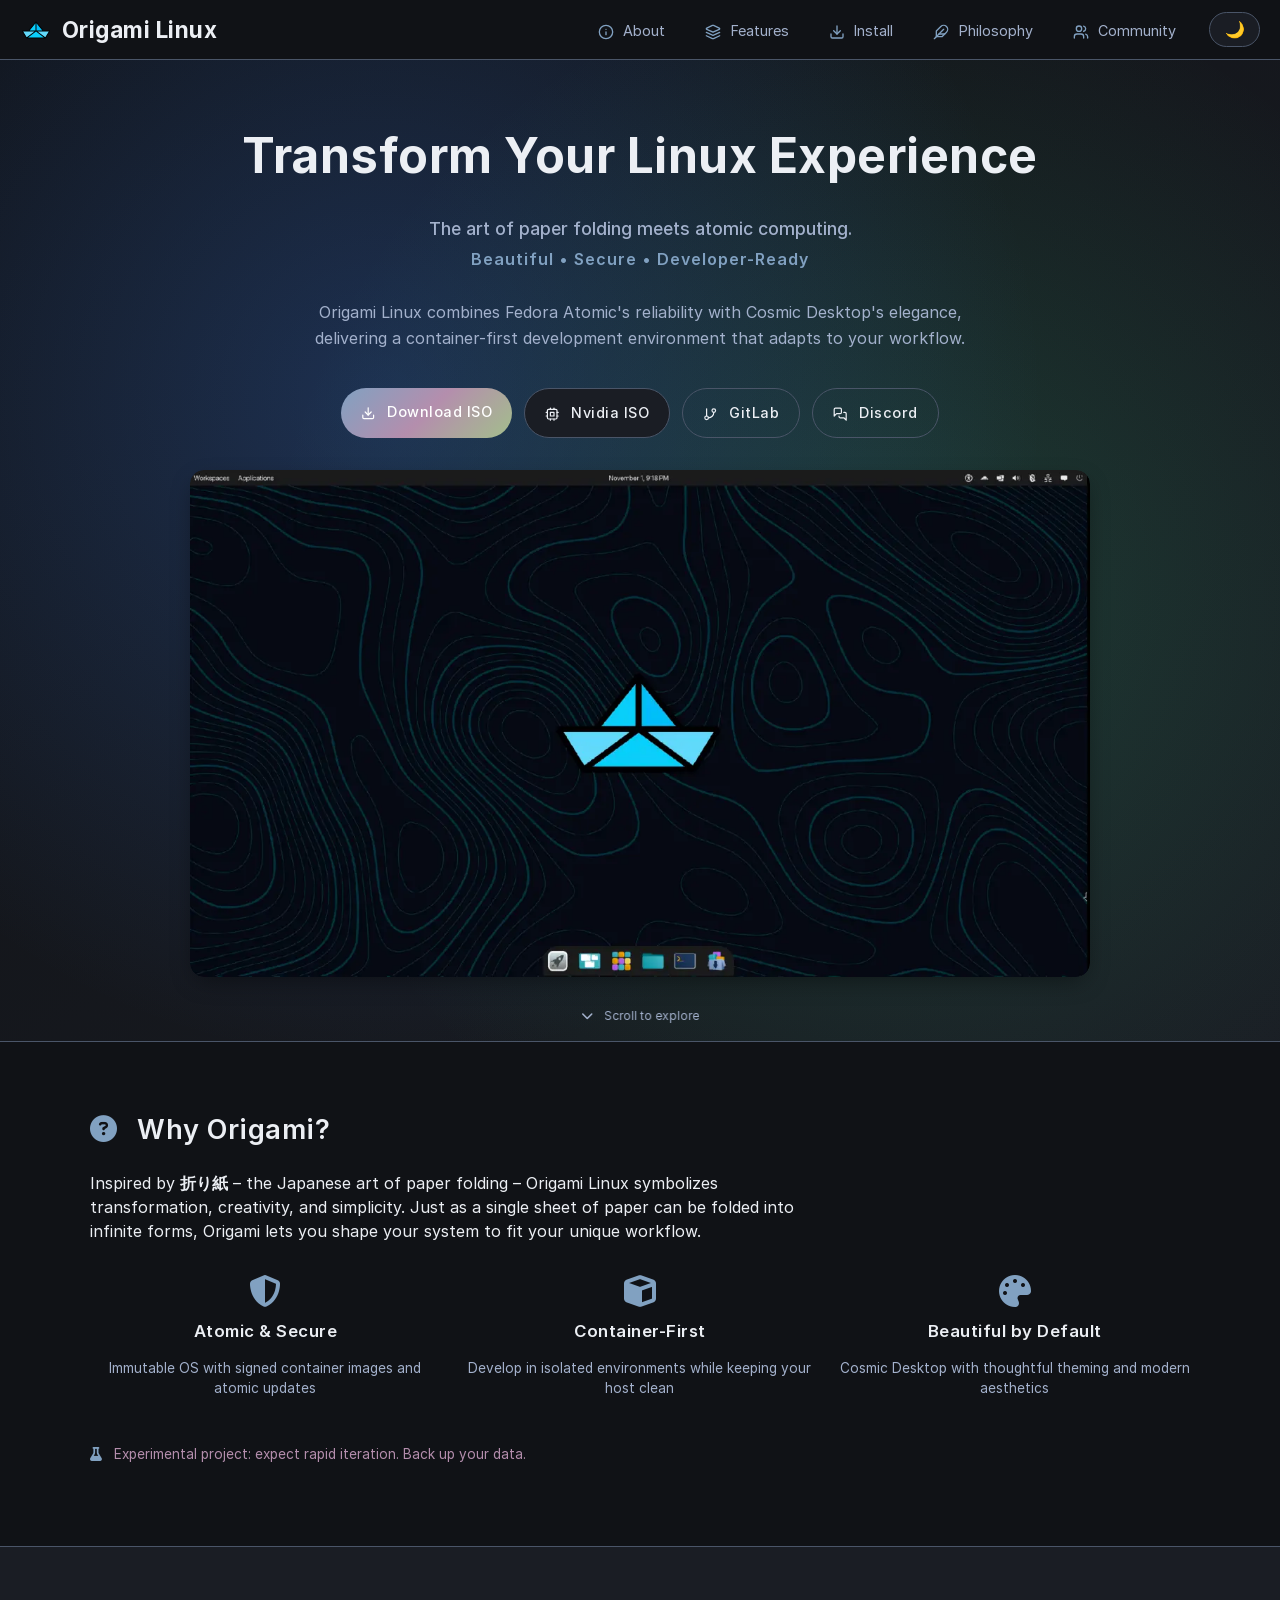
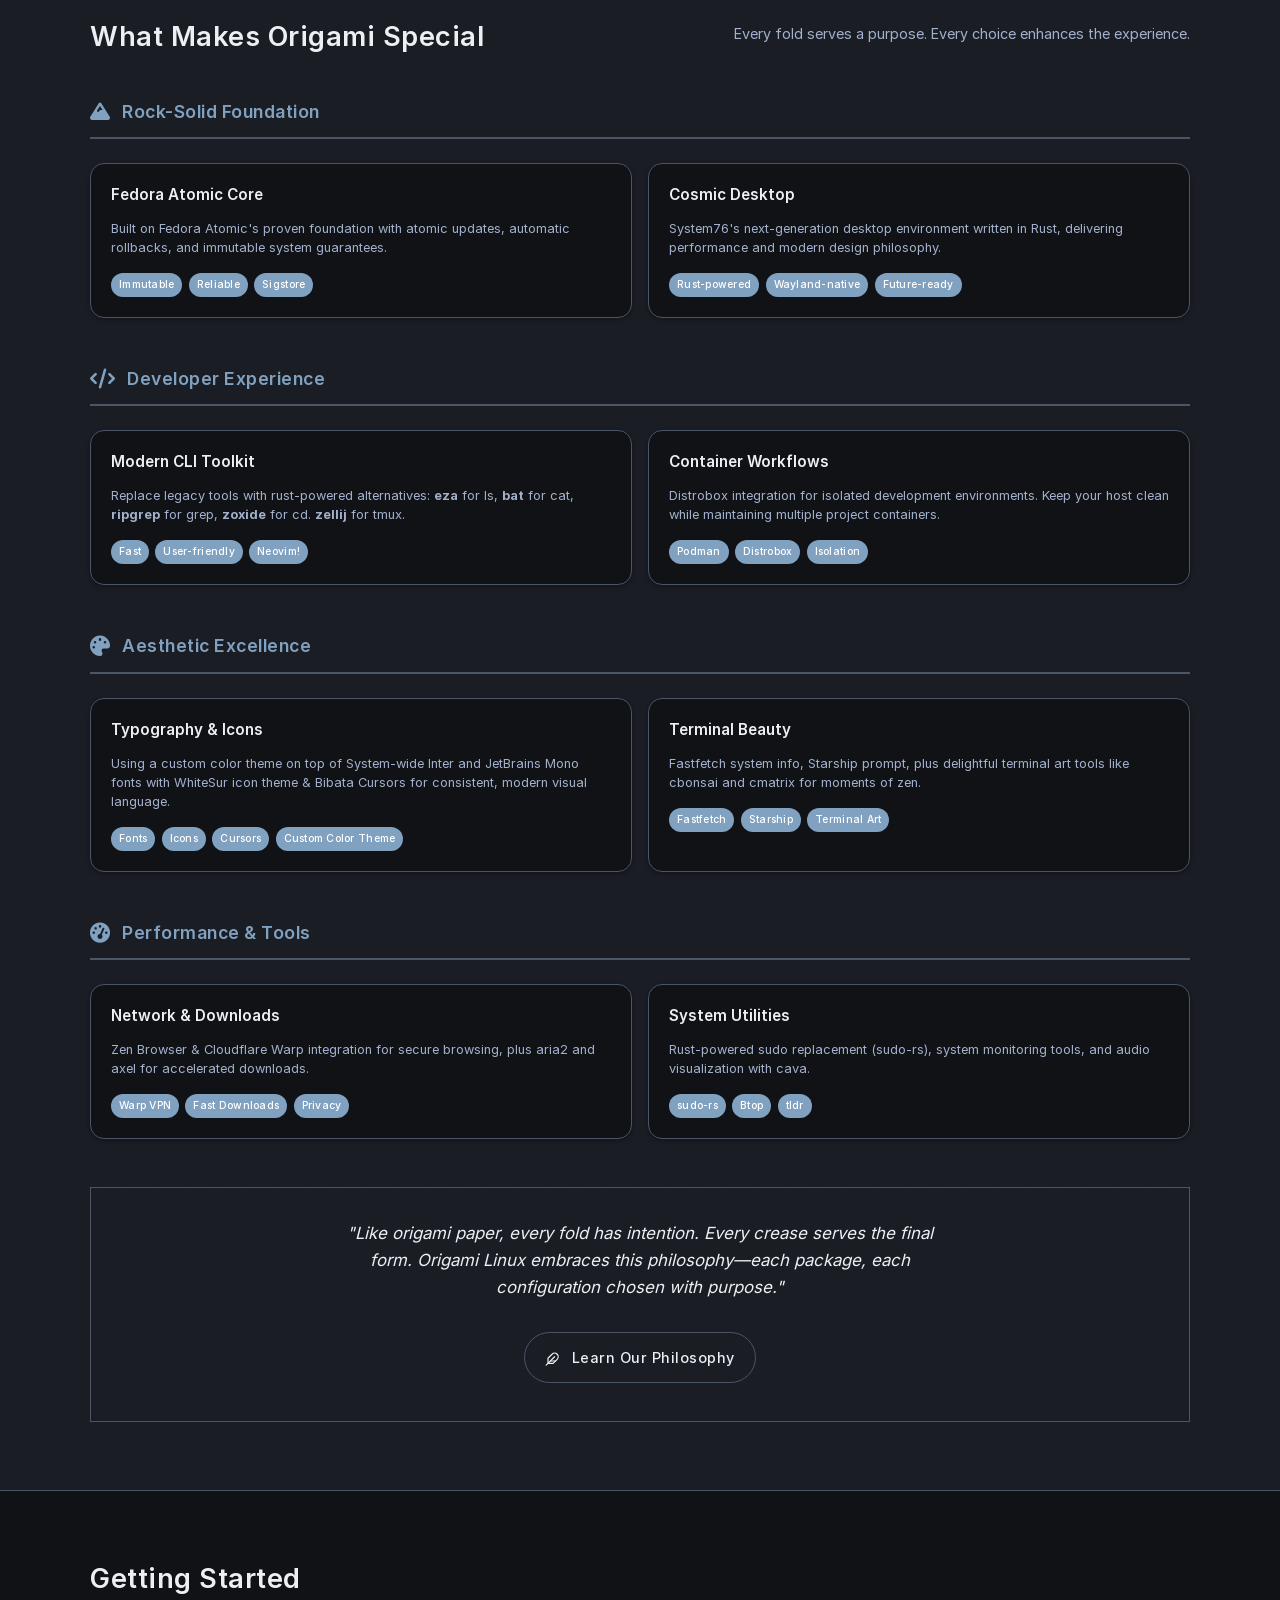
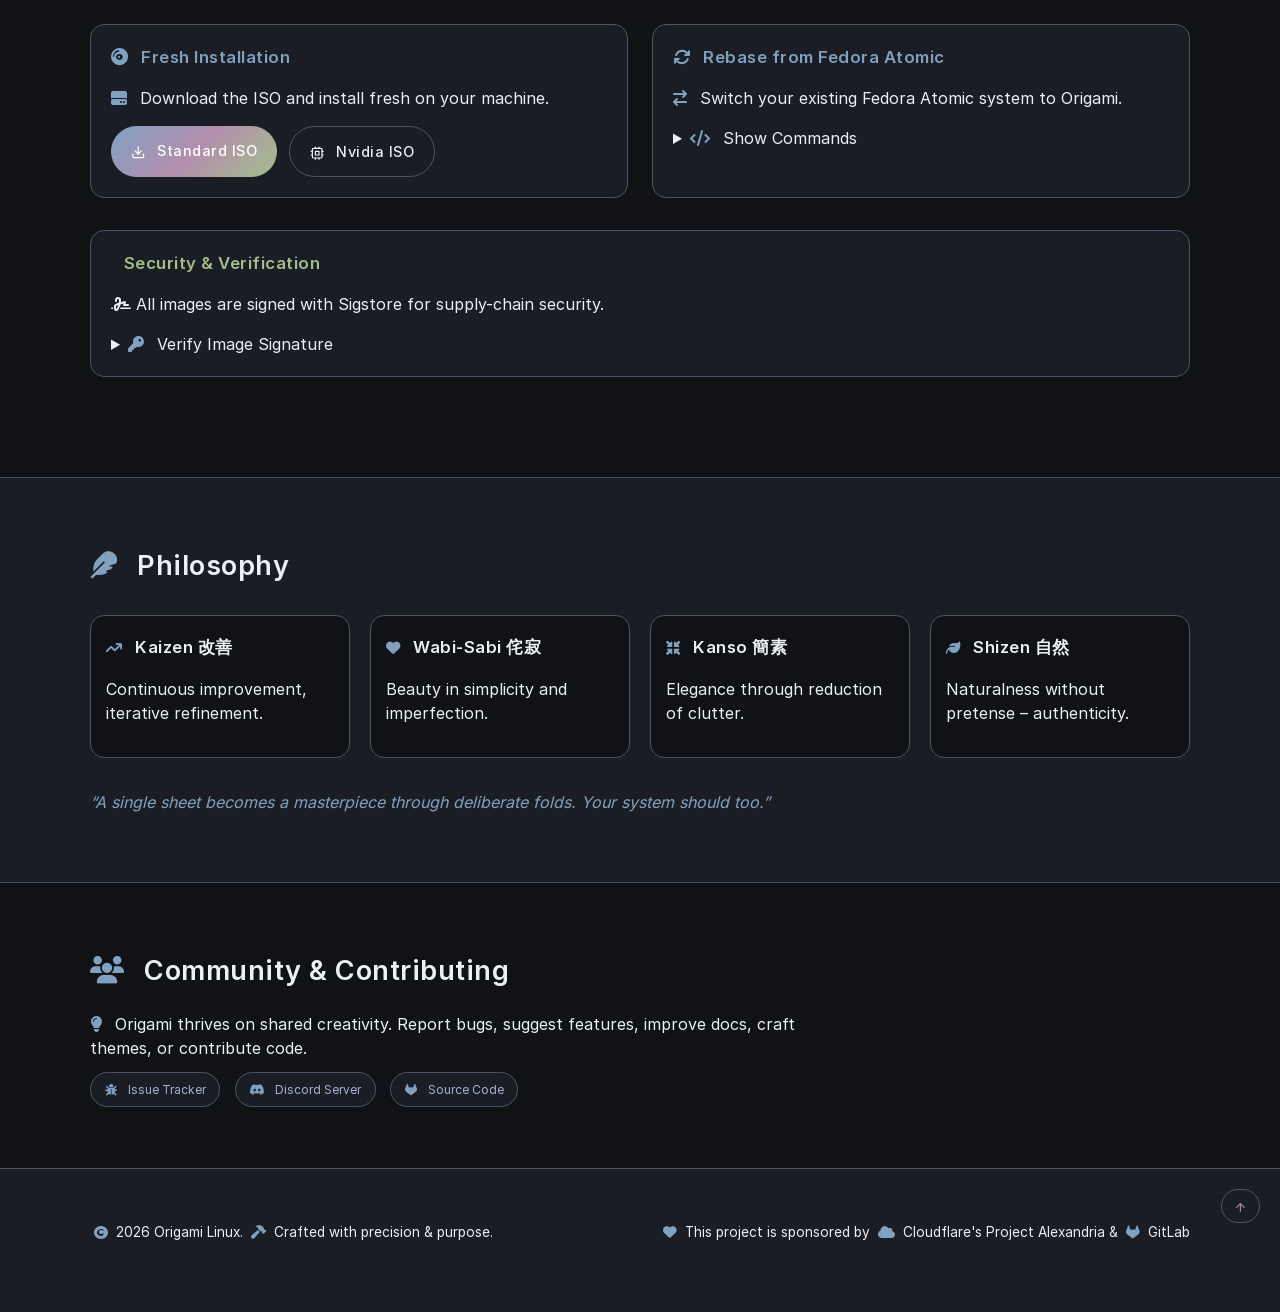
==== commit 6dd94a3e: "font awesome fix" ====
--- a/index.html
+++ b/index.html
@@ -59,6 +59,13 @@
             crossorigin
         />
         <link rel="preload" href="styles.css" as="style" />
+        <link
+            rel="preload"
+            href="https://cdnjs.cloudflare.com/ajax/libs/font-awesome/6.5.2/css/all.min.css"
+            as="style"
+            crossorigin="anonymous"
+            referrerpolicy="no-referrer"
+        />
         <style id="critical-css">
             :root {
                 --bg: #101216;
@@ -180,7 +187,23 @@
             media="print"
             onload="this.media='all'"
         />
-        <noscript><link rel="stylesheet" href="styles.css" /></noscript>
+        <link
+            rel="stylesheet"
+            href="https://cdnjs.cloudflare.com/ajax/libs/font-awesome/6.5.2/css/all.min.css"
+            media="print"
+            onload="this.media='all'"
+            crossorigin="anonymous"
+            referrerpolicy="no-referrer"
+        />
+        <noscript>
+            <link rel="stylesheet" href="styles.css" />
+            <link
+                rel="stylesheet"
+                href="https://cdnjs.cloudflare.com/ajax/libs/font-awesome/6.5.2/css/all.min.css"
+                crossorigin="anonymous"
+                referrerpolicy="no-referrer"
+            />
+        </noscript>
     </head>
     <body>
         <svg
@@ -707,11 +730,7 @@
                 <ul id="nav-links">
                     <li>
                         <a href="#about"
-                            ><svg
-                                class="fa-solid fa-circle-info"
-                                role="img"
-                                aria-hidden="true"
-                            >
+                            ><svg class="icon" role="img" aria-hidden="true">
                                 <use href="#icon-info"></use>
                             </svg>
                             About</a
@@ -719,11 +738,7 @@
                     </li>
                     <li>
                         <a href="#features"
-                            ><svg
-                                class="fa-solid fa-layer-group"
-                                role="img"
-                                aria-hidden="true"
-                            >
+                            ><svg class="icon" role="img" aria-hidden="true">
                                 <use href="#icon-layers"></use>
                             </svg>
                             Features</a
@@ -731,11 +746,7 @@
                     </li>
                     <li>
                         <a href="#installation"
-                            ><svg
-                                class="fa-solid fa-download"
-                                role="img"
-                                aria-hidden="true"
-                            >
+                            ><svg class="icon" role="img" aria-hidden="true">
                                 <use href="#icon-download"></use>
                             </svg>
                             Install</a
@@ -743,11 +754,7 @@
                     </li>
                     <li>
                         <a href="#philosophy"
-                            ><svg
-                                class="fa-solid fa-feather"
-                                role="img"
-                                aria-hidden="true"
-                            >
+                            ><svg class="icon" role="img" aria-hidden="true">
                                 <use href="#icon-feather"></use>
                             </svg>
                             Philosophy</a
@@ -755,11 +762,7 @@
                     </li>
                     <li>
                         <a href="#community"
-                            ><svg
-                                class="fa-solid fa-users"
-                                role="img"
-                                aria-hidden="true"
-                            >
+                            ><svg class="icon" role="img" aria-hidden="true">
                                 <use href="#icon-users"></use>
                             </svg>
                             Community</a
@@ -793,10 +796,9 @@
                             href="https://files.origami.wf/origami-x86_64.iso"
                             target="_blank"
                             rel="noopener"
-                            ><i
-                                class="fa-solid fa-download"
-                                aria-hidden="true"
-                            ></i>
+                            ><svg class="icon icon-download" aria-hidden="true">
+                                <use href="#icon-download"></use>
+                            </svg>
                             Download ISO</a
                         >
                         <a
@@ -804,10 +806,9 @@
                             href="https://files.origami.wf/origami-nvidia-x86_64.iso"
                             target="_blank"
                             rel="noopener"
-                            ><i
-                                class="fa-solid fa-microchip"
-                                aria-hidden="true"
-                            ></i>
+                            ><svg class="icon icon-cpu" aria-hidden="true">
+                                <use href="#icon-cpu"></use>
+                            </svg>
                             Nvidia ISO</a
                         >
                         <a
@@ -815,10 +816,9 @@
                             href="https://gitlab.com/origami-linux/"
                             target="_blank"
                             rel="noopener"
-                            ><i
-                                class="fa-brands fa-gitlab"
-                                aria-hidden="true"
-                            ></i>
+                            ><svg class="icon icon-git" aria-hidden="true">
+                                <use href="#icon-git"></use>
+                            </svg>
                             GitLab</a
                         >
                         <a
@@ -826,10 +826,9 @@
                             href="https://discord.gg/ftE5Bvsfuj"
                             target="_blank"
                             rel="noopener"
-                            ><i
-                                class="fa-brands fa-discord"
-                                aria-hidden="true"
-                            ></i>
+                            ><svg class="icon icon-chat" aria-hidden="true">
+                                <use href="#icon-chat"></use>
+                            </svg>
                             Discord</a
                         >
                     </div>
@@ -1107,10 +1106,9 @@
                             chosen with purpose."
                         </blockquote>
                         <a href="#philosophy" class="btn">
-                            <i
-                                class="fa-solid fa-feather"
-                                aria-hidden="true"
-                            ></i>
+                            <svg class="icon icon-feather" aria-hidden="true">
+                                <use href="#icon-feather"></use>
+                            </svg>
                             Learn Our Philosophy
                         </a>
                     </div>
@@ -1145,10 +1143,12 @@
                                     href="https://files.origami.wf/origami-x86_64.iso"
                                     target="_blank"
                                     rel="noopener"
-                                    ><i
-                                        class="fa-solid fa-download"
+                                    ><svg
+                                        class="icon icon-download"
                                         aria-hidden="true"
-                                    ></i>
+                                    >
+                                        <use href="#icon-download"></use>
+                                    </svg>
                                     Standard ISO</a
                                 >
                                 <a
@@ -1156,10 +1156,12 @@
                                     href="https://files.origami.wf/origami-nvidia-x86_64.iso"
                                     target="_blank"
                                     rel="noopener"
-                                    ><i
-                                        class="fa-solid fa-microchip"
+                                    ><svg
+                                        class="icon icon-cpu"
                                         aria-hidden="true"
-                                    ></i>
+                                    >
+                                        <use href="#icon-cpu"></use>
+                                    </svg>
                                     Nvidia ISO</a
                                 >
                             </div>
@@ -1370,7 +1372,9 @@
                     data-scroll="#top"
                     aria-label="Back to top"
                 >
-                    <i class="fa-solid fa-arrow-up" aria-hidden="true"></i>
+                    <svg class="icon icon-arrow-up" aria-hidden="true">
+                        <use href="#icon-arrow-up"></use>
+                    </svg>
                 </button>
             </div>
         </footer>
--- a/styles.css
+++ b/styles.css
@@ -140,6 +140,18 @@
 p {
     max-width: 720px;
 }
+
+.icon {
+    width: 1em;
+    height: 1em;
+    display: inline-flex;
+    align-items: center;
+    justify-content: center;
+    vertical-align: middle;
+    stroke: currentColor;
+    fill: none;
+}
+
 .mono {
     font-family: var(--mono);
 }
@@ -353,7 +365,7 @@
     font-size: 0.8rem;
     padding: 0.65rem 1rem;
 }
-.btn i {
+.btn i, .btn .icon {
     margin-right: 0.45rem;
 }
 .btn:hover {
@@ -414,7 +426,7 @@
     gap: 0.5rem;
     margin-bottom: 0.75rem;
 }
-.card-header i {
+.card-header i, .card-header .icon {
     color: var(--accent);
     font-size: 1.1rem;
 }
@@ -631,11 +643,11 @@
     font-family: var(--mono);
     display: block;
 }
-.main-nav a i {
+.main-nav a i, .main-nav a .icon {
     margin-right: 0.35rem;
     color: var(--accent);
 }
-.btn i {
+.btn i, .btn .icon {
     margin-right: 0.45rem;
 }
 
@@ -649,7 +661,7 @@
 .value-prop {
     text-align: center;
 }
-.value-prop i {
+.value-prop i, .value-prop .icon {
     font-size: 2rem;
     color: var(--accent);
     margin-bottom: 0.75rem;
@@ -680,7 +692,7 @@
     margin-top: 0;
     color: var(--accent);
 }
-.install-option h4 i {
+.install-option h4 i, .install-option h4 .icon {
     margin-right: 0.5rem;
 }
 .install-buttons {
@@ -700,7 +712,7 @@
     margin-top: 0;
     color: var(--accent-green);
 }
-.verification-info h4 i {
+.verification-info h4 i, .verification-info h4 .icon {
     margin-right: 0.5rem;
 }
 .getting-started-link {
@@ -755,7 +767,7 @@
     border-bottom: 2px solid var(--border);
 }
 
-.category-header i {
+.category-header i, .category-header .icon {
     color: var(--accent);
     font-size: 1.25rem;
 }
@@ -903,38 +915,38 @@
 }
 
 /* Icon styling enhancements */
-h3 i {
+h3 i, h3 .icon {
     margin-right: 0.75rem;
     color: var(--accent);
 }
 
-.principles article h4 i {
+.principles article h4 i, .principles article h4 .icon {
     margin-right: 0.5rem;
     color: var(--accent);
     font-size: 0.9rem;
 }
 
-.inline-links a i {
+.inline-links a i, .inline-links a .icon {
     margin-right: 0.5rem;
     color: var(--accent);
 }
 
-.site-footer p i {
+.site-footer p i, .site-footer p .icon {
     margin: 0 0.25rem;
     color: var(--accent);
 }
 
-.install-option p i {
+.install-option p i, .install-option p .icon {
     margin-right: 0.5rem;
     color: var(--accent);
 }
 
-summary i {
+summary i, summary .icon {
     margin-right: 0.5rem;
     color: var(--accent);
 }
 
-.scroll-indicator i {
+.scroll-indicator i, .scroll-indicator .icon {
     margin-right: 0.5rem;
     animation: bounce 2s infinite;
     will-change: transform;
@@ -971,13 +983,13 @@
 }
 
 /* About section icon styling */
-#about p i {
+#about p i, #about p .icon {
     margin-right: 0.5rem;
     color: var(--accent);
 }
 
 /* Community section icon styling */
-#community p i {
+#community p i, #community p .icon {
     margin-right: 0.5rem;
     color: var(--accent);
 }
--- a/styles.css
+++ b/styles.css
@@ -140,6 +140,18 @@
 p {
     max-width: 720px;
 }
+
+.icon {
+    width: 1em;
+    height: 1em;
+    display: inline-flex;
+    align-items: center;
+    justify-content: center;
+    vertical-align: middle;
+    stroke: currentColor;
+    fill: none;
+}
+
 .mono {
     font-family: var(--mono);
 }
@@ -353,7 +365,7 @@
     font-size: 0.8rem;
     padding: 0.65rem 1rem;
 }
-.btn i {
+.btn i, .btn .icon {
     margin-right: 0.45rem;
 }
 .btn:hover {
@@ -414,7 +426,7 @@
     gap: 0.5rem;
     margin-bottom: 0.75rem;
 }
-.card-header i {
+.card-header i, .card-header .icon {
     color: var(--accent);
     font-size: 1.1rem;
 }
@@ -631,11 +643,11 @@
     font-family: var(--mono);
     display: block;
 }
-.main-nav a i {
+.main-nav a i, .main-nav a .icon {
     margin-right: 0.35rem;
     color: var(--accent);
 }
-.btn i {
+.btn i, .btn .icon {
     margin-right: 0.45rem;
 }
 
@@ -649,7 +661,7 @@
 .value-prop {
     text-align: center;
 }
-.value-prop i {
+.value-prop i, .value-prop .icon {
     font-size: 2rem;
     color: var(--accent);
     margin-bottom: 0.75rem;
@@ -680,7 +692,7 @@
     margin-top: 0;
     color: var(--accent);
 }
-.install-option h4 i {
+.install-option h4 i, .install-option h4 .icon {
     margin-right: 0.5rem;
 }
 .install-buttons {
@@ -700,7 +712,7 @@
     margin-top: 0;
     color: var(--accent-green);
 }
-.verification-info h4 i {
+.verification-info h4 i, .verification-info h4 .icon {
     margin-right: 0.5rem;
 }
 .getting-started-link {
@@ -755,7 +767,7 @@
     border-bottom: 2px solid var(--border);
 }
 
-.category-header i {
+.category-header i, .category-header .icon {
     color: var(--accent);
     font-size: 1.25rem;
 }
@@ -903,38 +915,38 @@
 }
 
 /* Icon styling enhancements */
-h3 i {
+h3 i, h3 .icon {
     margin-right: 0.75rem;
     color: var(--accent);
 }
 
-.principles article h4 i {
+.principles article h4 i, .principles article h4 .icon {
     margin-right: 0.5rem;
     color: var(--accent);
     font-size: 0.9rem;
 }
 
-.inline-links a i {
+.inline-links a i, .inline-links a .icon {
     margin-right: 0.5rem;
     color: var(--accent);
 }
 
-.site-footer p i {
+.site-footer p i, .site-footer p .icon {
     margin: 0 0.25rem;
     color: var(--accent);
 }
 
-.install-option p i {
+.install-option p i, .install-option p .icon {
     margin-right: 0.5rem;
     color: var(--accent);
 }
 
-summary i {
+summary i, summary .icon {
     margin-right: 0.5rem;
     color: var(--accent);
 }
 
-.scroll-indicator i {
+.scroll-indicator i, .scroll-indicator .icon {
     margin-right: 0.5rem;
     animation: bounce 2s infinite;
     will-change: transform;
@@ -971,13 +983,13 @@
 }
 
 /* About section icon styling */
-#about p i {
+#about p i, #about p .icon {
     margin-right: 0.5rem;
     color: var(--accent);
 }
 
 /* Community section icon styling */
-#community p i {
+#community p i, #community p .icon {
     margin-right: 0.5rem;
     color: var(--accent);
 }
--- a/styles.css
+++ b/styles.css
@@ -140,6 +140,18 @@
 p {
     max-width: 720px;
 }
+
+.icon {
+    width: 1em;
+    height: 1em;
+    display: inline-flex;
+    align-items: center;
+    justify-content: center;
+    vertical-align: middle;
+    stroke: currentColor;
+    fill: none;
+}
+
 .mono {
     font-family: var(--mono);
 }
@@ -353,7 +365,7 @@
     font-size: 0.8rem;
     padding: 0.65rem 1rem;
 }
-.btn i {
+.btn i, .btn .icon {
     margin-right: 0.45rem;
 }
 .btn:hover {
@@ -414,7 +426,7 @@
     gap: 0.5rem;
     margin-bottom: 0.75rem;
 }
-.card-header i {
+.card-header i, .card-header .icon {
     color: var(--accent);
     font-size: 1.1rem;
 }
@@ -631,11 +643,11 @@
     font-family: var(--mono);
     display: block;
 }
-.main-nav a i {
+.main-nav a i, .main-nav a .icon {
     margin-right: 0.35rem;
     color: var(--accent);
 }
-.btn i {
+.btn i, .btn .icon {
     margin-right: 0.45rem;
 }
 
@@ -649,7 +661,7 @@
 .value-prop {
     text-align: center;
 }
-.value-prop i {
+.value-prop i, .value-prop .icon {
     font-size: 2rem;
     color: var(--accent);
     margin-bottom: 0.75rem;
@@ -680,7 +692,7 @@
     margin-top: 0;
     color: var(--accent);
 }
-.install-option h4 i {
+.install-option h4 i, .install-option h4 .icon {
     margin-right: 0.5rem;
 }
 .install-buttons {
@@ -700,7 +712,7 @@
     margin-top: 0;
     color: var(--accent-green);
 }
-.verification-info h4 i {
+.verification-info h4 i, .verification-info h4 .icon {
     margin-right: 0.5rem;
 }
 .getting-started-link {
@@ -755,7 +767,7 @@
     border-bottom: 2px solid var(--border);
 }
 
-.category-header i {
+.category-header i, .category-header .icon {
     color: var(--accent);
     font-size: 1.25rem;
 }
@@ -903,38 +915,38 @@
 }
 
 /* Icon styling enhancements */
-h3 i {
+h3 i, h3 .icon {
     margin-right: 0.75rem;
     color: var(--accent);
 }
 
-.principles article h4 i {
+.principles article h4 i, .principles article h4 .icon {
     margin-right: 0.5rem;
     color: var(--accent);
     font-size: 0.9rem;
 }
 
-.inline-links a i {
+.inline-links a i, .inline-links a .icon {
     margin-right: 0.5rem;
     color: var(--accent);
 }
 
-.site-footer p i {
+.site-footer p i, .site-footer p .icon {
     margin: 0 0.25rem;
     color: var(--accent);
 }
 
-.install-option p i {
+.install-option p i, .install-option p .icon {
     margin-right: 0.5rem;
     color: var(--accent);
 }
 
-summary i {
+summary i, summary .icon {
     margin-right: 0.5rem;
     color: var(--accent);
 }
 
-.scroll-indicator i {
+.scroll-indicator i, .scroll-indicator .icon {
     margin-right: 0.5rem;
     animation: bounce 2s infinite;
     will-change: transform;
@@ -971,13 +983,13 @@
 }
 
 /* About section icon styling */
-#about p i {
+#about p i, #about p .icon {
     margin-right: 0.5rem;
     color: var(--accent);
 }
 
 /* Community section icon styling */
-#community p i {
+#community p i, #community p .icon {
     margin-right: 0.5rem;
     color: var(--accent);
 }
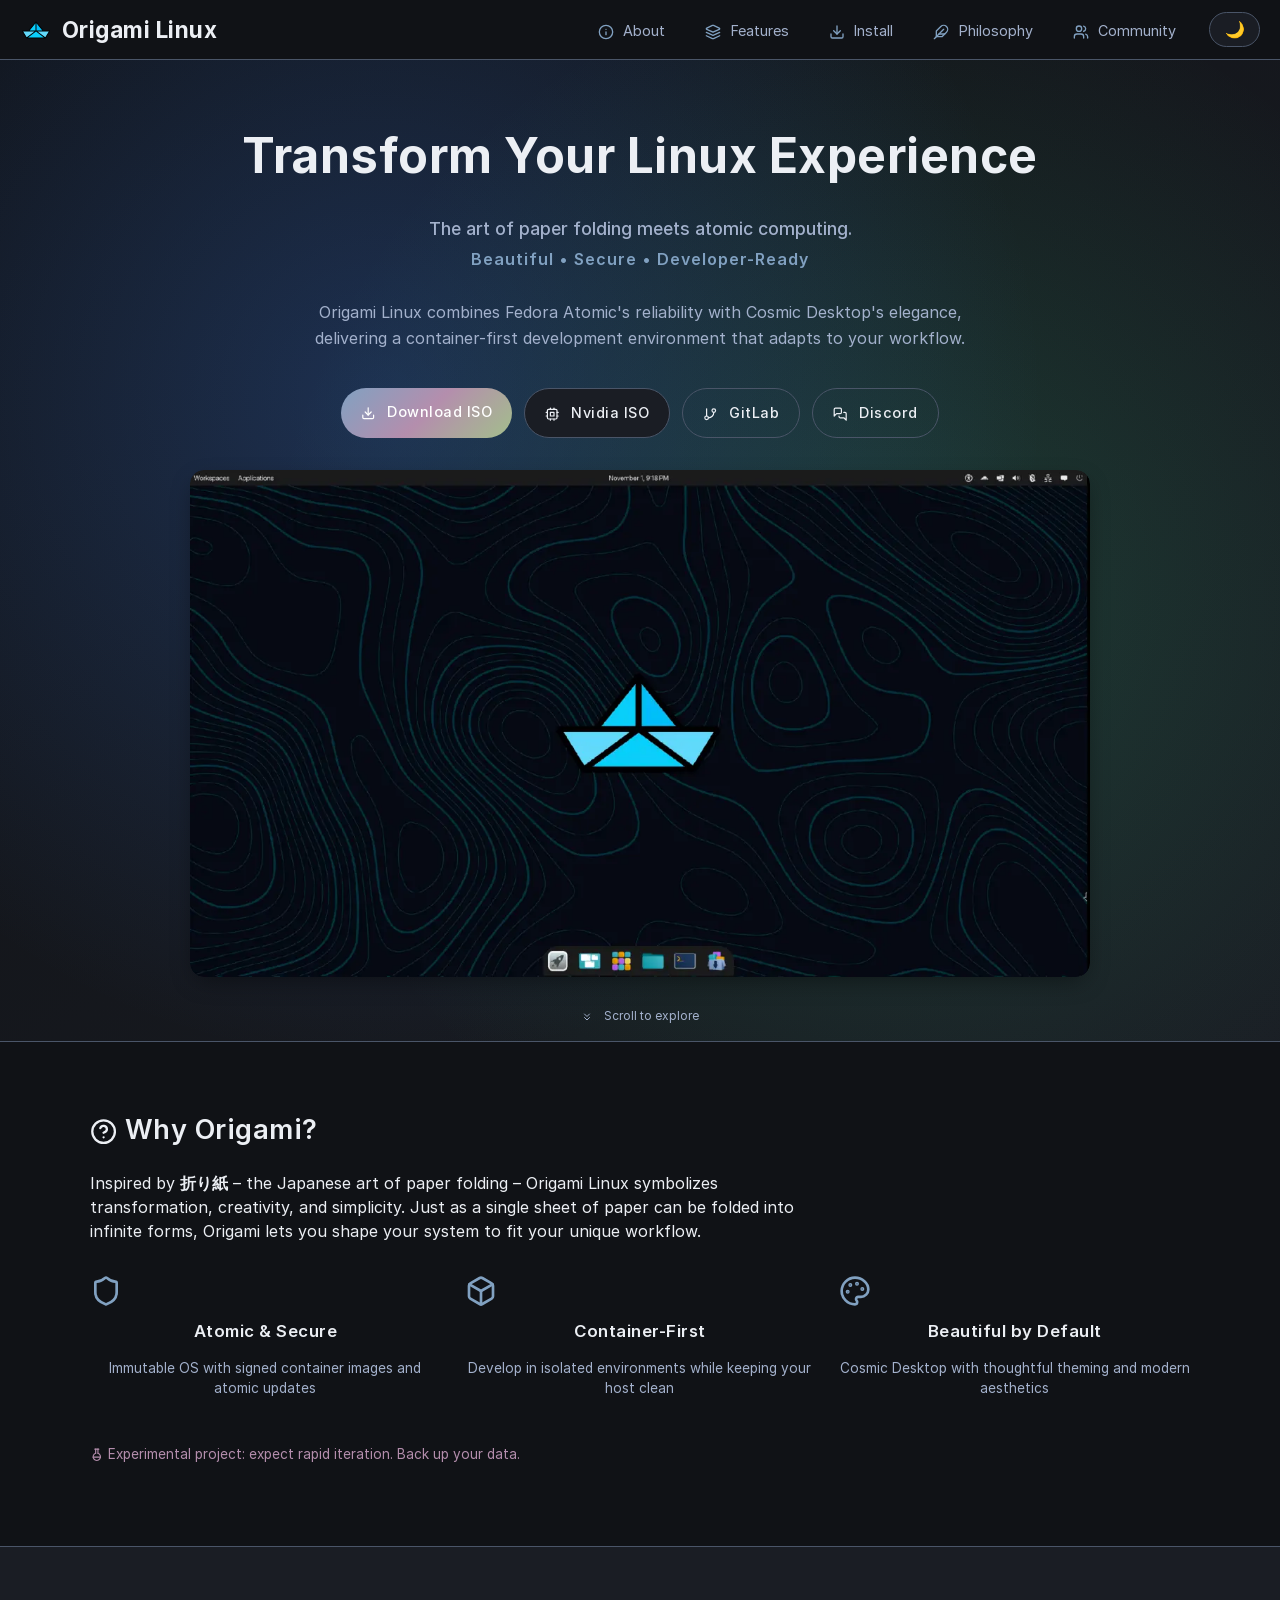
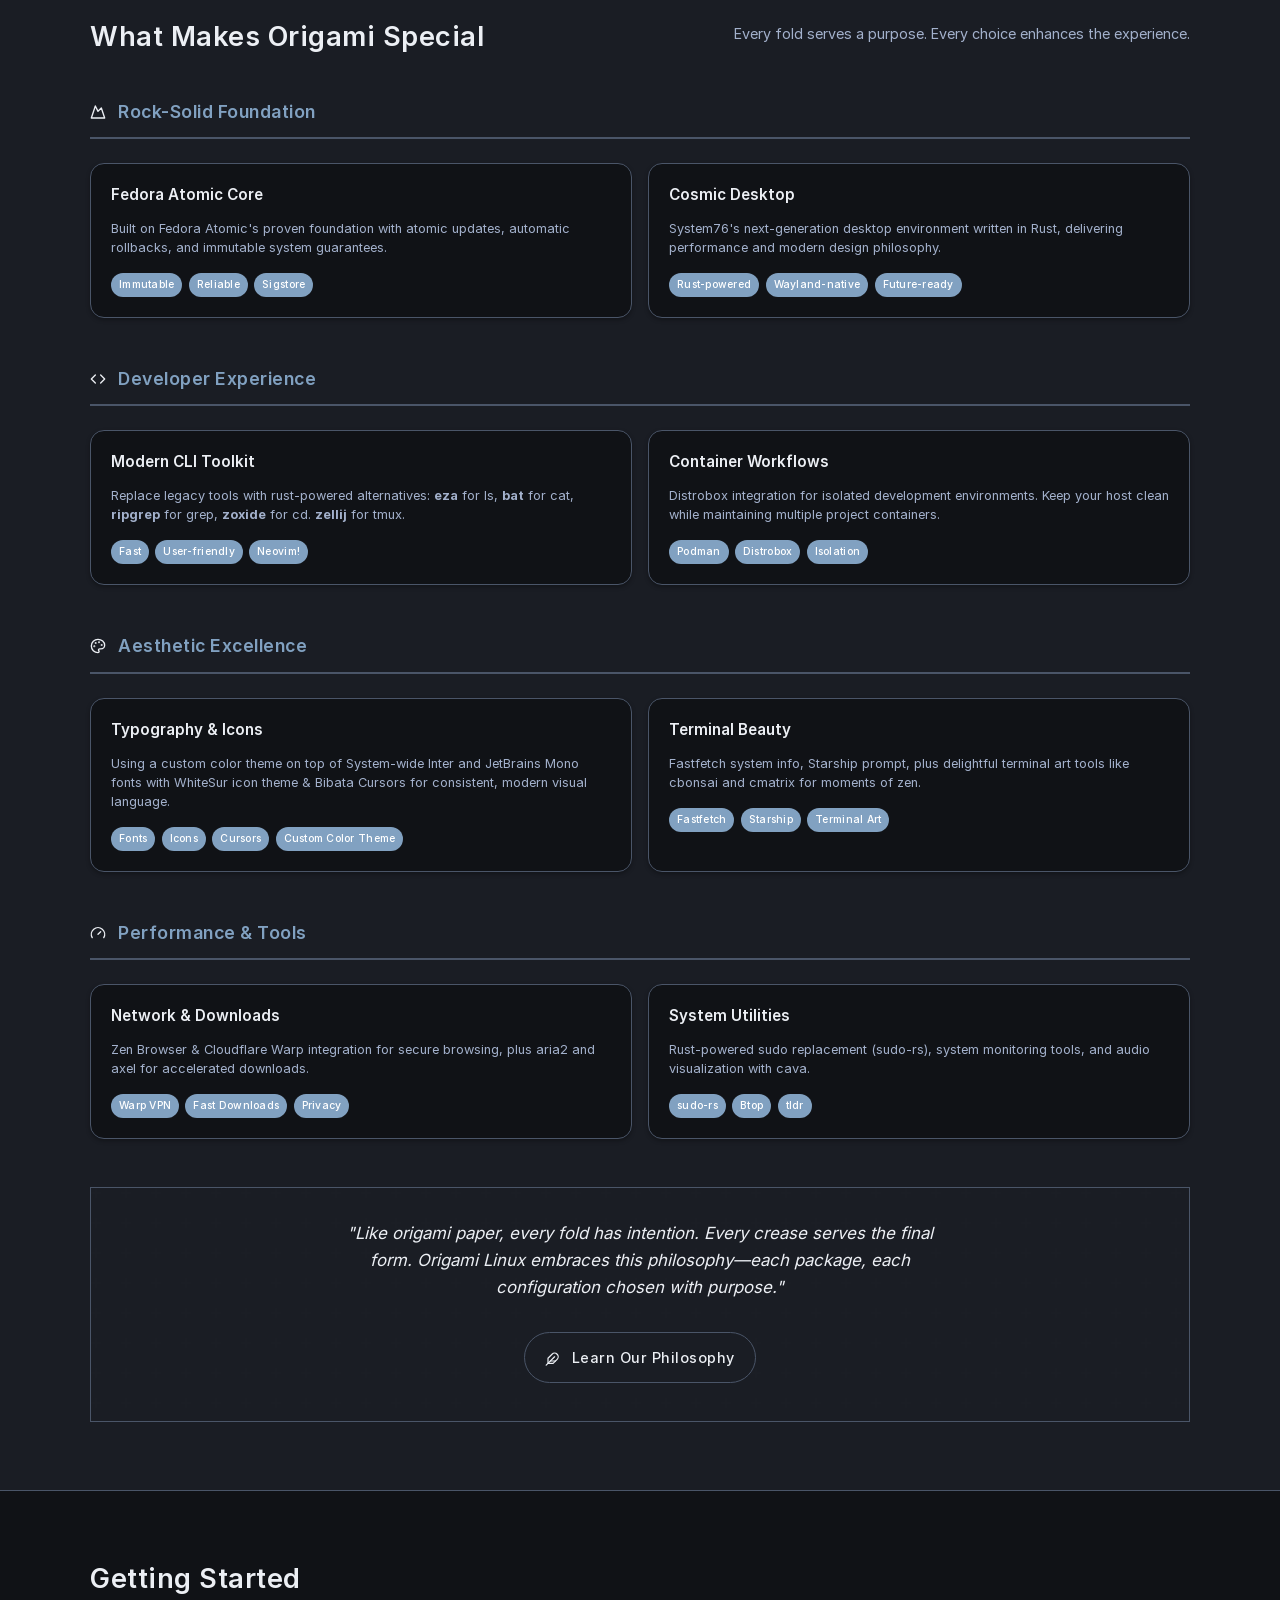
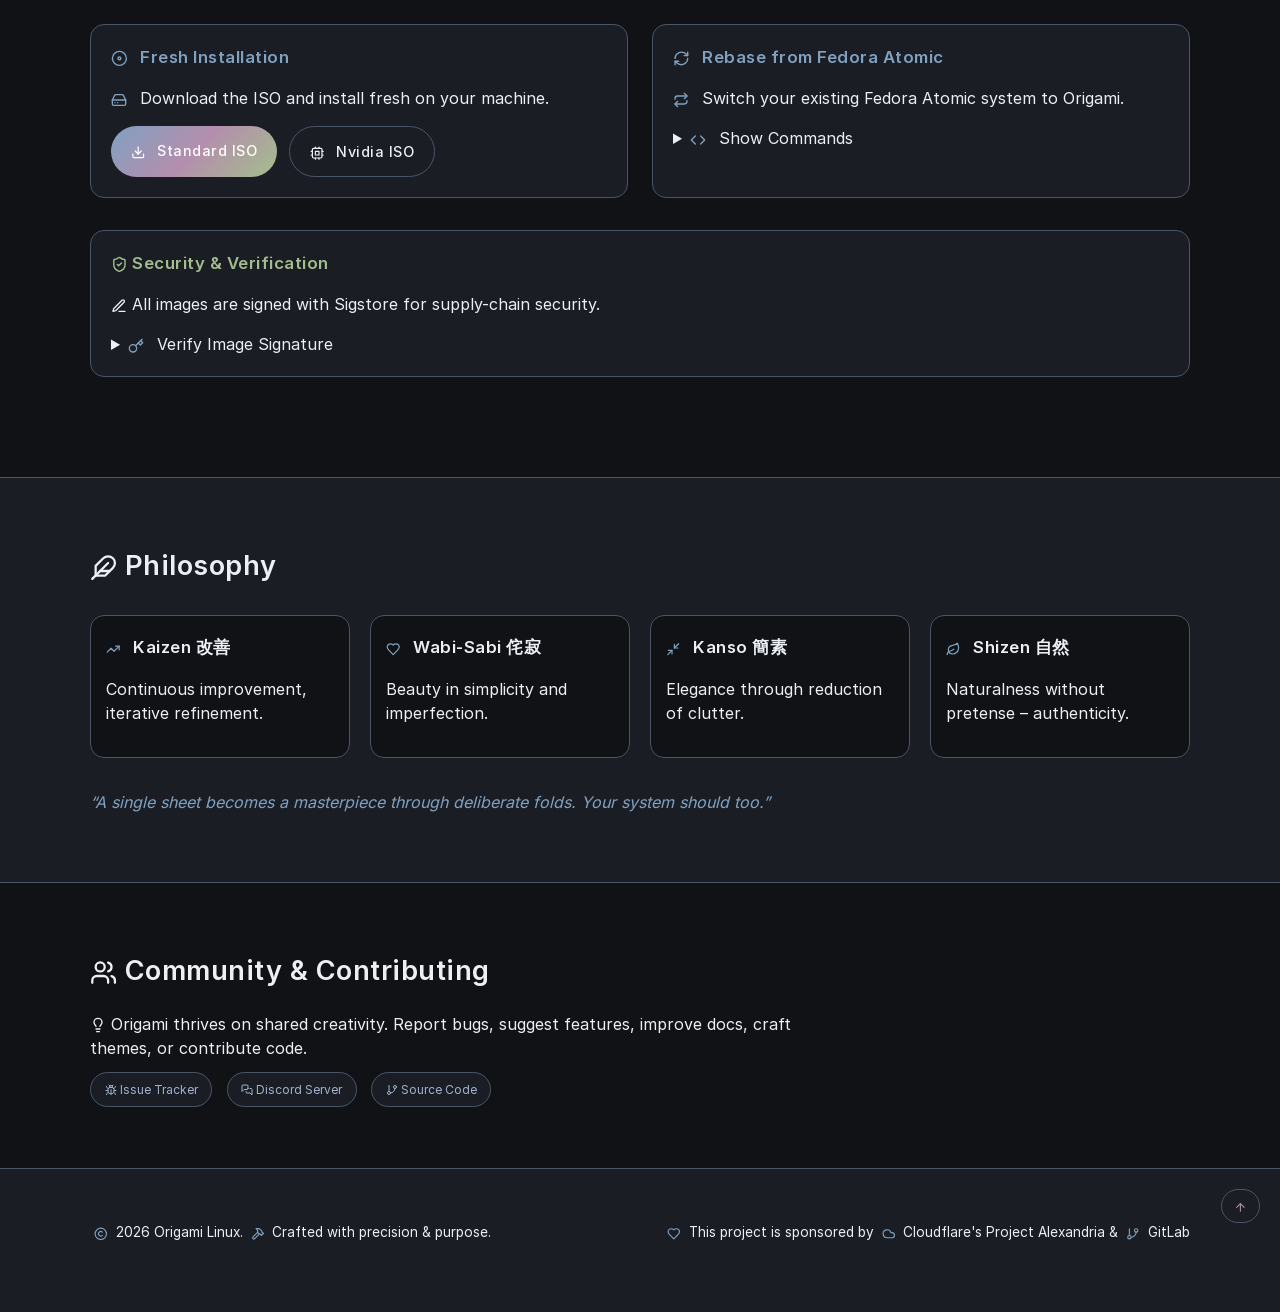
==== commit aaadc4a1: "optimze" ====
--- a/index.html
+++ b/index.html
@@ -51,21 +51,9 @@
             type="font/woff2"
             crossorigin
         />
-        <link
-            rel="preload"
-            href="fonts/jetbrains/fonts/webfonts/JetBrainsMono-Regular.woff2"
-            as="font"
-            type="font/woff2"
-            crossorigin
-        />
+
         <link rel="preload" href="styles.css" as="style" />
-        <link
-            rel="preload"
-            href="https://cdnjs.cloudflare.com/ajax/libs/font-awesome/6.5.2/css/all.min.css"
-            as="style"
-            crossorigin="anonymous"
-            referrerpolicy="no-referrer"
-        />
+
         <style id="critical-css">
             :root {
                 --bg: #101216;
@@ -166,6 +154,14 @@
                 background: #1a1d24;
                 transition: 0.3s;
             }
+            .icon {
+                width: 1em;
+                height: 1em;
+                display: inline-flex;
+                align-items: center;
+                justify-content: center;
+                vertical-align: middle;
+            }
             .btn.primary {
                 background: var(--gradient);
                 border: 0;
@@ -187,22 +183,8 @@
             media="print"
             onload="this.media='all'"
         />
-        <link
-            rel="stylesheet"
-            href="https://cdnjs.cloudflare.com/ajax/libs/font-awesome/6.5.2/css/all.min.css"
-            media="print"
-            onload="this.media='all'"
-            crossorigin="anonymous"
-            referrerpolicy="no-referrer"
-        />
         <noscript>
             <link rel="stylesheet" href="styles.css" />
-            <link
-                rel="stylesheet"
-                href="https://cdnjs.cloudflare.com/ajax/libs/font-awesome/6.5.2/css/all.min.css"
-                crossorigin="anonymous"
-                referrerpolicy="no-referrer"
-            />
         </noscript>
     </head>
     <body>
@@ -860,7 +842,9 @@
                     </picture>
                 </div>
                 <div class="scroll-indicator" aria-hidden="true">
-                    <i class="fa-solid fa-chevron-down" aria-hidden="true"></i>
+                    <svg class="icon icon-chevrons-down" aria-hidden="true" focusable="false">
+                        <use href="#icon-chevrons-down"></use>
+                    </svg>
                     Scroll to explore
                 </div>
             </section>
@@ -868,10 +852,9 @@
             <section id="about" class="panel">
                 <div class="inner">
                     <h3>
-                        <i
-                            class="fa-solid fa-question-circle"
-                            aria-hidden="true"
-                        ></i>
+                        <svg class="icon icon-help" aria-hidden="true" focusable="false">
+                            <use href="#icon-help"></use>
+                        </svg>
                         Why Origami?
                     </h3>
                     <p>
@@ -884,10 +867,9 @@
                     </p>
                     <div class="value-props">
                         <div class="value-prop">
-                            <i
-                                class="fa-solid fa-shield-halved"
-                                aria-hidden="true"
-                            ></i>
+                            <svg class="icon icon-shield" aria-hidden="true" focusable="false">
+                                <use href="#icon-shield"></use>
+                            </svg>
                             <h4>Atomic & Secure</h4>
                             <p>
                                 Immutable OS with signed container images and
@@ -895,7 +877,9 @@
                             </p>
                         </div>
                         <div class="value-prop">
-                            <i class="fa-solid fa-cube" aria-hidden="true"></i>
+                            <svg class="icon icon-box" aria-hidden="true" focusable="false">
+                                <use href="#icon-box"></use>
+                            </svg>
                             <h4>Container-First</h4>
                             <p>
                                 Develop in isolated environments while keeping
@@ -903,10 +887,9 @@
                             </p>
                         </div>
                         <div class="value-prop">
-                            <i
-                                class="fa-solid fa-palette"
-                                aria-hidden="true"
-                            ></i>
+                            <svg class="icon icon-palette" aria-hidden="true" focusable="false">
+                                <use href="#icon-palette"></use>
+                            </svg>
                             <h4>Beautiful by Default</h4>
                             <p>
                                 Cosmic Desktop with thoughtful theming and
@@ -915,7 +898,9 @@
                         </div>
                     </div>
                     <p class="note">
-                        <i class="fa-solid fa-flask" aria-hidden="true"></i>
+                        <svg class="icon icon-flask" aria-hidden="true" focusable="false">
+                            <use href="#icon-flask"></use>
+                        </svg>
                         Experimental project: expect rapid iteration. Back up
                         your data.
                     </p>
@@ -935,10 +920,9 @@
                     <div class="features-showcase">
                         <div class="feature-category">
                             <div class="category-header">
-                                <i
-                                    class="fa-solid fa-mountain"
-                                    aria-hidden="true"
-                                ></i>
+                                <svg class="icon icon-mountain" aria-hidden="true" focusable="false">
+                                    <use href="#icon-mountain"></use>
+                                </svg>
                                 <h4>Rock-Solid Foundation</h4>
                             </div>
                             <div class="feature-cards">
@@ -975,10 +959,9 @@
 
                         <div class="feature-category">
                             <div class="category-header">
-                                <i
-                                    class="fa-solid fa-code"
-                                    aria-hidden="true"
-                                ></i>
+                                <svg class="icon icon-code" aria-hidden="true" focusable="false">
+                                    <use href="#icon-code"></use>
+                                </svg>
                                 <h4>Developer Experience</h4>
                             </div>
                             <div class="feature-cards">
@@ -1017,10 +1000,9 @@
 
                         <div class="feature-category">
                             <div class="category-header">
-                                <i
-                                    class="fa-solid fa-palette"
-                                    aria-hidden="true"
-                                ></i>
+                                <svg class="icon icon-palette" aria-hidden="true" focusable="false">
+                                    <use href="#icon-palette"></use>
+                                </svg>
                                 <h4>Aesthetic Excellence</h4>
                             </div>
                             <div class="feature-cards">
@@ -1060,10 +1042,9 @@
 
                         <div class="feature-category">
                             <div class="category-header">
-                                <i
-                                    class="fa-solid fa-gauge-high"
-                                    aria-hidden="true"
-                                ></i>
+                                <svg class="icon icon-gauge" aria-hidden="true" focusable="false">
+                                    <use href="#icon-gauge"></use>
+                                </svg>
                                 <h4>Performance & Tools</h4>
                             </div>
                             <div class="feature-cards">
@@ -1123,17 +1104,15 @@
                     <div class="install-options">
                         <div class="install-option">
                             <h4>
-                                <i
-                                    class="fa-solid fa-compact-disc"
-                                    aria-hidden="true"
-                                ></i>
+                                <svg class="icon icon-disc" aria-hidden="true" focusable="false">
+                                    <use href="#icon-disc"></use>
+                                </svg>
                                 Fresh Installation
                             </h4>
                             <p>
-                                <i
-                                    class="fa-solid fa-hard-drive"
-                                    aria-hidden="true"
-                                ></i>
+                                <svg class="icon icon-harddrive" aria-hidden="true" focusable="false">
+                                    <use href="#icon-harddrive"></use>
+                                </svg>
                                 Download the ISO and install fresh on your
                                 machine.
                             </p>
@@ -1168,26 +1147,23 @@
                         </div>
                         <div class="install-option">
                             <h4>
-                                <i
-                                    class="fa-solid fa-refresh"
-                                    aria-hidden="true"
-                                ></i>
+                                <svg class="icon icon-refresh" aria-hidden="true" focusable="false">
+                                    <use href="#icon-refresh"></use>
+                                </svg>
                                 Rebase from Fedora Atomic
                             </h4>
                             <p>
-                                <i
-                                    class="fa-solid fa-arrow-right-arrow-left"
-                                    aria-hidden="true"
-                                ></i>
+                                <svg class="icon icon-repeat" aria-hidden="true" focusable="false">
+                                    <use href="#icon-repeat"></use>
+                                </svg>
                                 Switch your existing Fedora Atomic system to
                                 Origami.
                             </p>
                             <details>
                                 <summary>
-                                    <i
-                                        class="fa-solid fa-code"
-                                        aria-hidden="true"
-                                    ></i>
+                                    <svg class="icon icon-code" aria-hidden="true" focusable="false">
+                                        <use href="#icon-code"></use>
+                                    </svg>
                                     Show Commands
                                 </summary>
                                 <pre><code># Rebase to Origami (standard)
@@ -1213,26 +1189,23 @@
 
                     <div class="verification-info">
                         <h4>
-                            <i
-                                class="fa-solid fa-shield-check"
-                                aria-hidden="true"
-                            ></i>
+                            <svg class="icon icon-shield-check" aria-hidden="true" focusable="false">
+                                <use href="#icon-shield-check"></use>
+                            </svg>
                             Security & Verification
                         </h4>
                         <p>
-                            <i
-                                class="fa-solid fa-signature"
-                                aria-hidden="true"
-                            ></i>
+                            <svg class="icon icon-pen" aria-hidden="true" focusable="false">
+                                <use href="#icon-pen"></use>
+                            </svg>
                             All images are signed with Sigstore for supply-chain
                             security.
                         </p>
                         <details>
                             <summary>
-                                <i
-                                    class="fa-solid fa-key"
-                                    aria-hidden="true"
-                                ></i>
+                                <svg class="icon icon-key" aria-hidden="true" focusable="false">
+                                    <use href="#icon-key"></use>
+                                </svg>
                                 Verify Image Signature
                             </summary>
                             <pre><code>curl -O https://gitlab.com/origami-linux/images/-/raw/main/cosign.pub
@@ -1245,46 +1218,44 @@
             <section id="philosophy" class="panel alt">
                 <div class="inner">
                     <h3>
-                        <i class="fa-solid fa-feather" aria-hidden="true"></i>
+                        <svg class="icon icon-feather" aria-hidden="true" focusable="false">
+                            <use href="#icon-feather"></use>
+                        </svg>
                         Philosophy
                     </h3>
                     <div class="principles">
                         <article>
                             <h4>
-                                <i
-                                    class="fa-solid fa-arrow-trend-up"
-                                    aria-hidden="true"
-                                ></i>
+                                <svg class="icon icon-trend" aria-hidden="true" focusable="false">
+                                    <use href="#icon-trend"></use>
+                                </svg>
                                 Kaizen 改善
                             </h4>
                             <p>Continuous improvement, iterative refinement.</p>
                         </article>
                         <article>
                             <h4>
-                                <i
-                                    class="fa-solid fa-heart"
-                                    aria-hidden="true"
-                                ></i>
+                                <svg class="icon icon-heart" aria-hidden="true" focusable="false">
+                                    <use href="#icon-heart"></use>
+                                </svg>
                                 Wabi‑Sabi 侘寂
                             </h4>
                             <p>Beauty in simplicity and imperfection.</p>
                         </article>
                         <article>
                             <h4>
-                                <i
-                                    class="fa-solid fa-minimize"
-                                    aria-hidden="true"
-                                ></i>
+                                <svg class="icon icon-minimize" aria-hidden="true" focusable="false">
+                                    <use href="#icon-minimize"></use>
+                                </svg>
                                 Kanso 簡素
                             </h4>
                             <p>Elegance through reduction of clutter.</p>
                         </article>
                         <article>
                             <h4>
-                                <i
-                                    class="fa-solid fa-leaf"
-                                    aria-hidden="true"
-                                ></i>
+                                <svg class="icon icon-leaf" aria-hidden="true" focusable="false">
+                                    <use href="#icon-leaf"></use>
+                                </svg>
                                 Shizen 自然
                             </h4>
                             <p>Naturalness without pretense – authenticity.</p>
@@ -1300,11 +1271,15 @@
             <section id="community" class="panel">
                 <div class="inner">
                     <h3>
-                        <i class="fa-solid fa-users" aria-hidden="true"></i>
+                        <svg class="icon icon-users" aria-hidden="true" focusable="false">
+                            <use href="#icon-users"></use>
+                        </svg>
                         Community & Contributing
                     </h3>
                     <p>
-                        <i class="fa-solid fa-lightbulb" aria-hidden="true"></i>
+                        <svg class="icon icon-lightbulb" aria-hidden="true" focusable="false">
+                            <use href="#icon-lightbulb"></use>
+                        </svg>
                         Origami thrives on shared creativity. Report bugs,
                         suggest features, improve docs, craft themes, or
                         contribute code.
@@ -1315,10 +1290,9 @@
                                 href="https://gitlab.com/groups/origami-linux/-/issues"
                                 target="_blank"
                                 rel="noopener"
-                                ><i
-                                    class="fa-solid fa-bug"
-                                    aria-hidden="true"
-                                ></i>
+                                ><svg class="icon icon-bug" aria-hidden="true" focusable="false">
+    <use href="#icon-bug"></use>
+</svg>
                                 Issue Tracker</a
                             >
                         </li>
@@ -1327,10 +1301,9 @@
                                 href="https://discord.gg/ftE5Bvsfuj"
                                 target="_blank"
                                 rel="noopener"
-                                ><i
-                                    class="fa-brands fa-discord"
-                                    aria-hidden="true"
-                                ></i>
+                                ><svg class="icon icon-chat" aria-hidden="true" focusable="false">
+    <use href="#icon-chat"></use>
+</svg>
                                 Discord Server</a
                             >
                         </li>
@@ -1339,10 +1312,9 @@
                                 href="https://gitlab.com/origami-linux"
                                 target="_blank"
                                 rel="noopener"
-                                ><i
-                                    class="fa-brands fa-gitlab"
-                                    aria-hidden="true"
-                                ></i>
+                                ><svg class="icon icon-git" aria-hidden="true" focusable="false">
+    <use href="#icon-git"></use>
+</svg>
                                 Source Code</a
                             >
                         </li>
@@ -1354,17 +1326,27 @@
         <footer class="site-footer">
             <div class="inner footer-content">
                 <p class="small">
-                    <i class="fa-solid fa-copyright" aria-hidden="true"></i>
+                    <svg class="icon icon-copyright" aria-hidden="true" focusable="false">
+                        <use href="#icon-copyright"></use>
+                    </svg>
                     <span id="year"></span> Origami Linux.
-                    <i class="fa-solid fa-hammer" aria-hidden="true"></i>
+                    <svg class="icon icon-hammer" aria-hidden="true" focusable="false">
+                        <use href="#icon-hammer"></use>
+                    </svg>
                     Crafted with precision & purpose.
                 </p>
                 <p class="small">
-                    <i class="fa-solid fa-heart" aria-hidden="true"></i> This
+                    <svg class="icon icon-heart" aria-hidden="true" focusable="false">
+                        <use href="#icon-heart"></use>
+                    </svg> This
                     project is sponsored by
-                    <i class="fa-solid fa-cloud" aria-hidden="true"></i>
+                    <svg class="icon icon-cloud" aria-hidden="true" focusable="false">
+                        <use href="#icon-cloud"></use>
+                    </svg>
                     Cloudflare's Project Alexandria &
-                    <i class="fa-brands fa-gitlab" aria-hidden="true"></i>
+                    <svg class="icon icon-git" aria-hidden="true" focusable="false">
+                        <use href="#icon-git"></use>
+                    </svg>
                     GitLab
                 </p>
                 <button
@@ -1379,6 +1361,6 @@
             </div>
         </footer>
 
-        <script src="script.js" defer></script>
+        <script data-cfasync="false" src="script.js" defer></script>
     </body>
 </html>
--- a/styles.css
+++ b/styles.css
@@ -365,7 +365,7 @@
     font-size: 0.8rem;
     padding: 0.65rem 1rem;
 }
-.btn i, .btn .icon {
+.btn .icon {
     margin-right: 0.45rem;
 }
 .btn:hover {
@@ -426,7 +426,7 @@
     gap: 0.5rem;
     margin-bottom: 0.75rem;
 }
-.card-header i, .card-header .icon {
+.card-header .card-header .icon {
     color: var(--accent);
     font-size: 1.1rem;
 }
@@ -643,11 +643,11 @@
     font-family: var(--mono);
     display: block;
 }
-.main-nav a i, .main-nav a .icon {
+.main-nav a .icon {
     margin-right: 0.35rem;
     color: var(--accent);
 }
-.btn i, .btn .icon {
+.btn .icon {
     margin-right: 0.45rem;
 }
 
@@ -661,7 +661,7 @@
 .value-prop {
     text-align: center;
 }
-.value-prop i, .value-prop .icon {
+.value-prop .icon {
     font-size: 2rem;
     color: var(--accent);
     margin-bottom: 0.75rem;
@@ -692,7 +692,7 @@
     margin-top: 0;
     color: var(--accent);
 }
-.install-option h4 i, .install-option h4 .icon {
+.install-option h4 .icon {
     margin-right: 0.5rem;
 }
 .install-buttons {
@@ -712,7 +712,7 @@
     margin-top: 0;
     color: var(--accent-green);
 }
-.verification-info h4 i, .verification-info h4 .icon {
+.verification-info h4 .verification-info h4 .icon {
     margin-right: 0.5rem;
 }
 .getting-started-link {
@@ -767,7 +767,7 @@
     border-bottom: 2px solid var(--border);
 }
 
-.category-header i, .category-header .icon {
+.category-header .category-header .icon {
     color: var(--accent);
     font-size: 1.25rem;
 }
@@ -915,38 +915,38 @@
 }
 
 /* Icon styling enhancements */
-h3 i, h3 .icon {
+h3 h3 .icon {
     margin-right: 0.75rem;
     color: var(--accent);
 }
 
-.principles article h4 i, .principles article h4 .icon {
+.principles article h4 .icon {
     margin-right: 0.5rem;
     color: var(--accent);
     font-size: 0.9rem;
 }
 
-.inline-links a i, .inline-links a .icon {
+.inline-links a .inline-links a .icon {
     margin-right: 0.5rem;
     color: var(--accent);
 }
 
-.site-footer p i, .site-footer p .icon {
+.site-footer p .icon {
     margin: 0 0.25rem;
     color: var(--accent);
 }
 
-.install-option p i, .install-option p .icon {
+.install-option p .icon {
     margin-right: 0.5rem;
     color: var(--accent);
 }
 
-summary i, summary .icon {
+summary .icon {
     margin-right: 0.5rem;
     color: var(--accent);
 }
 
-.scroll-indicator i, .scroll-indicator .icon {
+.scroll-indicator .icon {
     margin-right: 0.5rem;
     animation: bounce 2s infinite;
     will-change: transform;
@@ -983,13 +983,13 @@
 }
 
 /* About section icon styling */
-#about p i, #about p .icon {
+#about p #about p .icon {
     margin-right: 0.5rem;
     color: var(--accent);
 }
 
 /* Community section icon styling */
-#community p i, #community p .icon {
+#community p #community p .icon {
     margin-right: 0.5rem;
     color: var(--accent);
 }
--- a/styles.css
+++ b/styles.css
@@ -365,7 +365,7 @@
     font-size: 0.8rem;
     padding: 0.65rem 1rem;
 }
-.btn i, .btn .icon {
+.btn .icon {
     margin-right: 0.45rem;
 }
 .btn:hover {
@@ -426,7 +426,7 @@
     gap: 0.5rem;
     margin-bottom: 0.75rem;
 }
-.card-header i, .card-header .icon {
+.card-header .card-header .icon {
     color: var(--accent);
     font-size: 1.1rem;
 }
@@ -643,11 +643,11 @@
     font-family: var(--mono);
     display: block;
 }
-.main-nav a i, .main-nav a .icon {
+.main-nav a .icon {
     margin-right: 0.35rem;
     color: var(--accent);
 }
-.btn i, .btn .icon {
+.btn .icon {
     margin-right: 0.45rem;
 }
 
@@ -661,7 +661,7 @@
 .value-prop {
     text-align: center;
 }
-.value-prop i, .value-prop .icon {
+.value-prop .icon {
     font-size: 2rem;
     color: var(--accent);
     margin-bottom: 0.75rem;
@@ -692,7 +692,7 @@
     margin-top: 0;
     color: var(--accent);
 }
-.install-option h4 i, .install-option h4 .icon {
+.install-option h4 .icon {
     margin-right: 0.5rem;
 }
 .install-buttons {
@@ -712,7 +712,7 @@
     margin-top: 0;
     color: var(--accent-green);
 }
-.verification-info h4 i, .verification-info h4 .icon {
+.verification-info h4 .verification-info h4 .icon {
     margin-right: 0.5rem;
 }
 .getting-started-link {
@@ -767,7 +767,7 @@
     border-bottom: 2px solid var(--border);
 }
 
-.category-header i, .category-header .icon {
+.category-header .category-header .icon {
     color: var(--accent);
     font-size: 1.25rem;
 }
@@ -915,38 +915,38 @@
 }
 
 /* Icon styling enhancements */
-h3 i, h3 .icon {
+h3 h3 .icon {
     margin-right: 0.75rem;
     color: var(--accent);
 }
 
-.principles article h4 i, .principles article h4 .icon {
+.principles article h4 .icon {
     margin-right: 0.5rem;
     color: var(--accent);
     font-size: 0.9rem;
 }
 
-.inline-links a i, .inline-links a .icon {
+.inline-links a .inline-links a .icon {
     margin-right: 0.5rem;
     color: var(--accent);
 }
 
-.site-footer p i, .site-footer p .icon {
+.site-footer p .icon {
     margin: 0 0.25rem;
     color: var(--accent);
 }
 
-.install-option p i, .install-option p .icon {
+.install-option p .icon {
     margin-right: 0.5rem;
     color: var(--accent);
 }
 
-summary i, summary .icon {
+summary .icon {
     margin-right: 0.5rem;
     color: var(--accent);
 }
 
-.scroll-indicator i, .scroll-indicator .icon {
+.scroll-indicator .icon {
     margin-right: 0.5rem;
     animation: bounce 2s infinite;
     will-change: transform;
@@ -983,13 +983,13 @@
 }
 
 /* About section icon styling */
-#about p i, #about p .icon {
+#about p #about p .icon {
     margin-right: 0.5rem;
     color: var(--accent);
 }
 
 /* Community section icon styling */
-#community p i, #community p .icon {
+#community p #community p .icon {
     margin-right: 0.5rem;
     color: var(--accent);
 }
--- a/styles.css
+++ b/styles.css
@@ -365,7 +365,7 @@
     font-size: 0.8rem;
     padding: 0.65rem 1rem;
 }
-.btn i, .btn .icon {
+.btn .icon {
     margin-right: 0.45rem;
 }
 .btn:hover {
@@ -426,7 +426,7 @@
     gap: 0.5rem;
     margin-bottom: 0.75rem;
 }
-.card-header i, .card-header .icon {
+.card-header .card-header .icon {
     color: var(--accent);
     font-size: 1.1rem;
 }
@@ -643,11 +643,11 @@
     font-family: var(--mono);
     display: block;
 }
-.main-nav a i, .main-nav a .icon {
+.main-nav a .icon {
     margin-right: 0.35rem;
     color: var(--accent);
 }
-.btn i, .btn .icon {
+.btn .icon {
     margin-right: 0.45rem;
 }
 
@@ -661,7 +661,7 @@
 .value-prop {
     text-align: center;
 }
-.value-prop i, .value-prop .icon {
+.value-prop .icon {
     font-size: 2rem;
     color: var(--accent);
     margin-bottom: 0.75rem;
@@ -692,7 +692,7 @@
     margin-top: 0;
     color: var(--accent);
 }
-.install-option h4 i, .install-option h4 .icon {
+.install-option h4 .icon {
     margin-right: 0.5rem;
 }
 .install-buttons {
@@ -712,7 +712,7 @@
     margin-top: 0;
     color: var(--accent-green);
 }
-.verification-info h4 i, .verification-info h4 .icon {
+.verification-info h4 .verification-info h4 .icon {
     margin-right: 0.5rem;
 }
 .getting-started-link {
@@ -767,7 +767,7 @@
     border-bottom: 2px solid var(--border);
 }
 
-.category-header i, .category-header .icon {
+.category-header .category-header .icon {
     color: var(--accent);
     font-size: 1.25rem;
 }
@@ -915,38 +915,38 @@
 }
 
 /* Icon styling enhancements */
-h3 i, h3 .icon {
+h3 h3 .icon {
     margin-right: 0.75rem;
     color: var(--accent);
 }
 
-.principles article h4 i, .principles article h4 .icon {
+.principles article h4 .icon {
     margin-right: 0.5rem;
     color: var(--accent);
     font-size: 0.9rem;
 }
 
-.inline-links a i, .inline-links a .icon {
+.inline-links a .inline-links a .icon {
     margin-right: 0.5rem;
     color: var(--accent);
 }
 
-.site-footer p i, .site-footer p .icon {
+.site-footer p .icon {
     margin: 0 0.25rem;
     color: var(--accent);
 }
 
-.install-option p i, .install-option p .icon {
+.install-option p .icon {
     margin-right: 0.5rem;
     color: var(--accent);
 }
 
-summary i, summary .icon {
+summary .icon {
     margin-right: 0.5rem;
     color: var(--accent);
 }
 
-.scroll-indicator i, .scroll-indicator .icon {
+.scroll-indicator .icon {
     margin-right: 0.5rem;
     animation: bounce 2s infinite;
     will-change: transform;
@@ -983,13 +983,13 @@
 }
 
 /* About section icon styling */
-#about p i, #about p .icon {
+#about p #about p .icon {
     margin-right: 0.5rem;
     color: var(--accent);
 }
 
 /* Community section icon styling */
-#community p i, #community p .icon {
+#community p #community p .icon {
     margin-right: 0.5rem;
     color: var(--accent);
 }
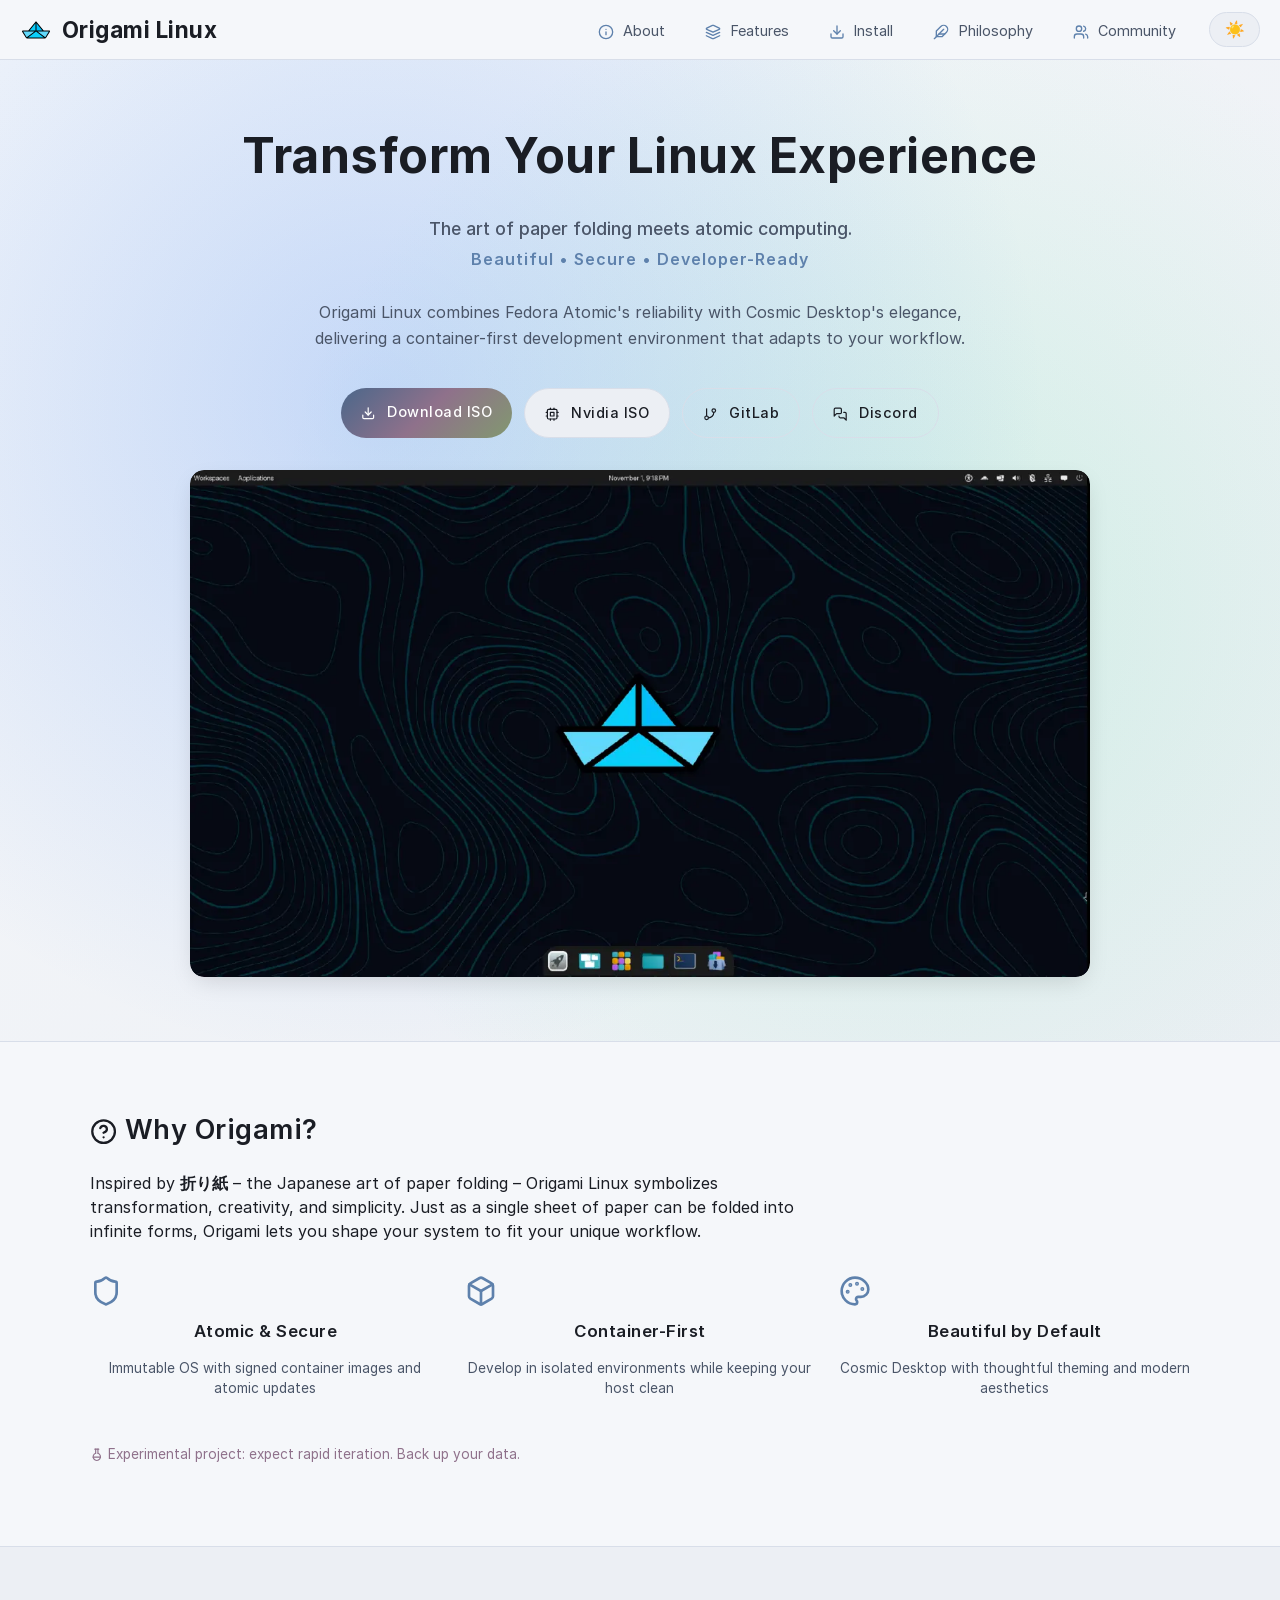
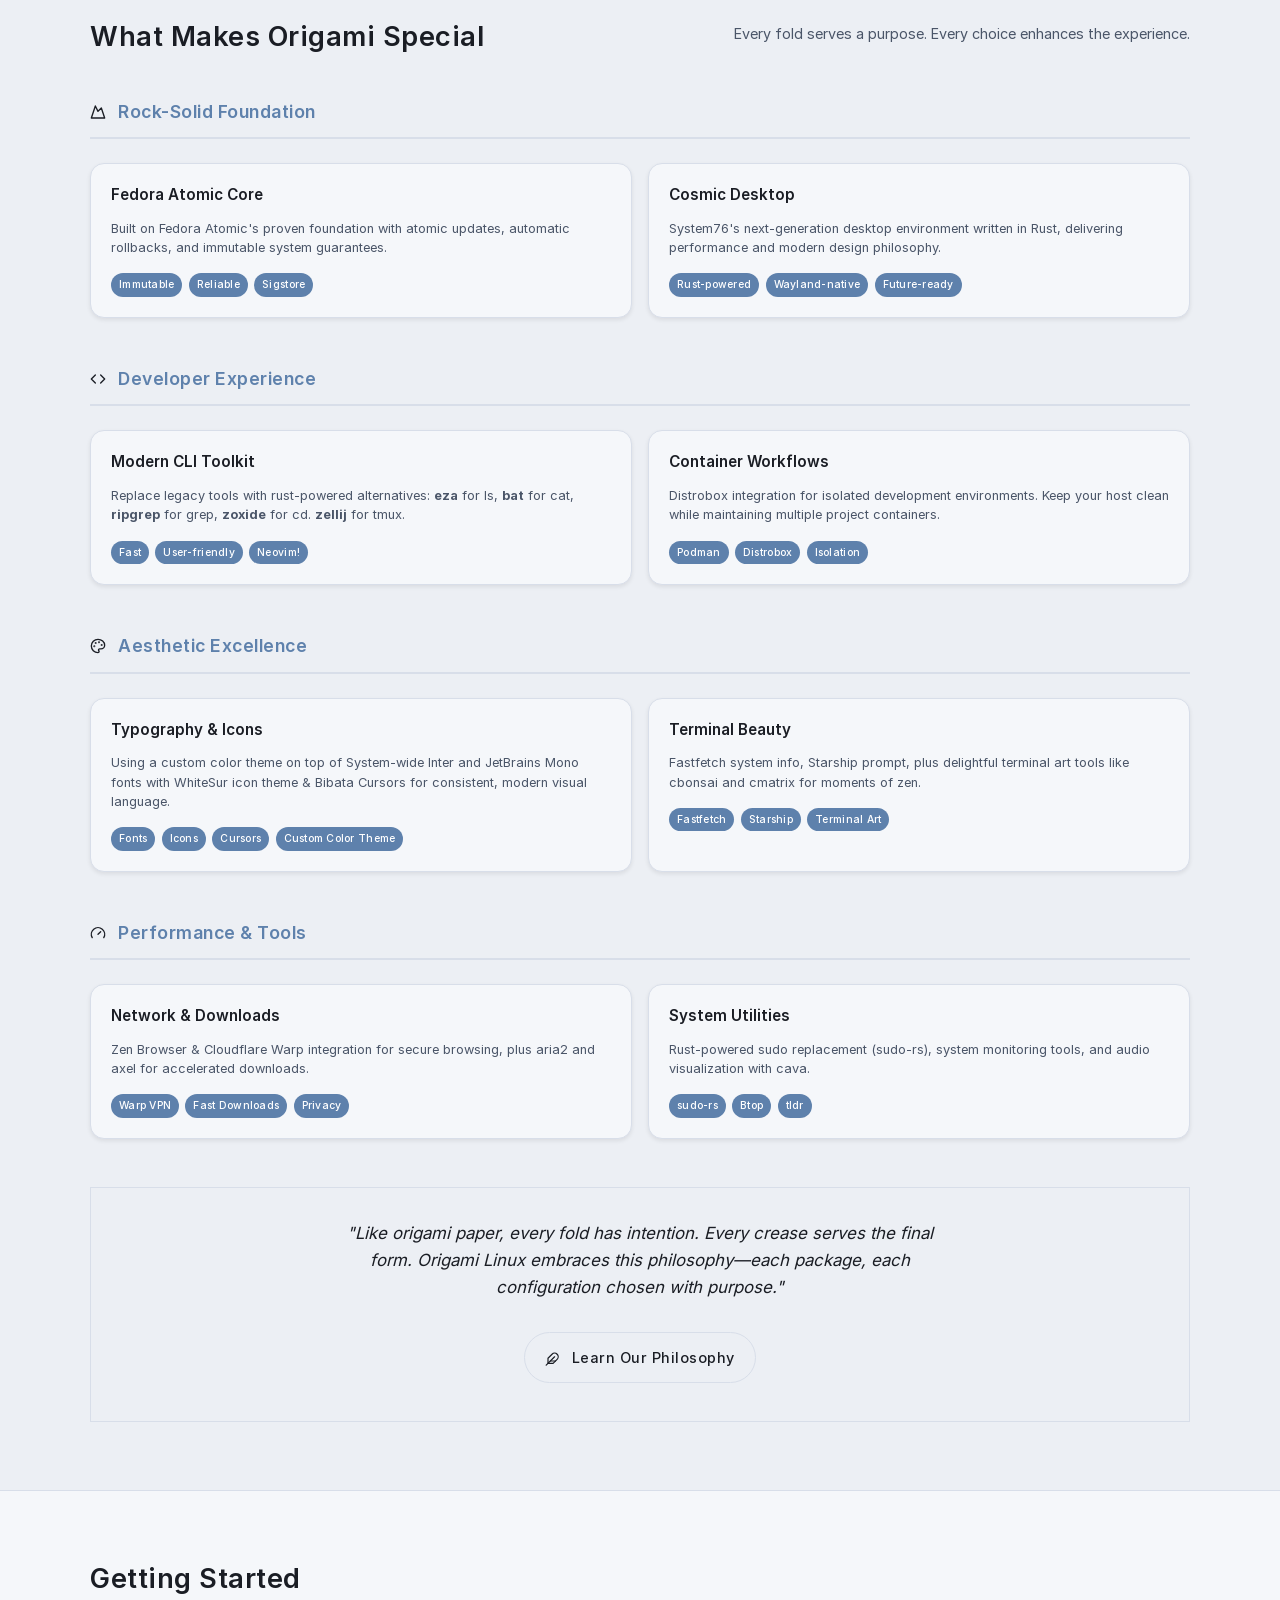
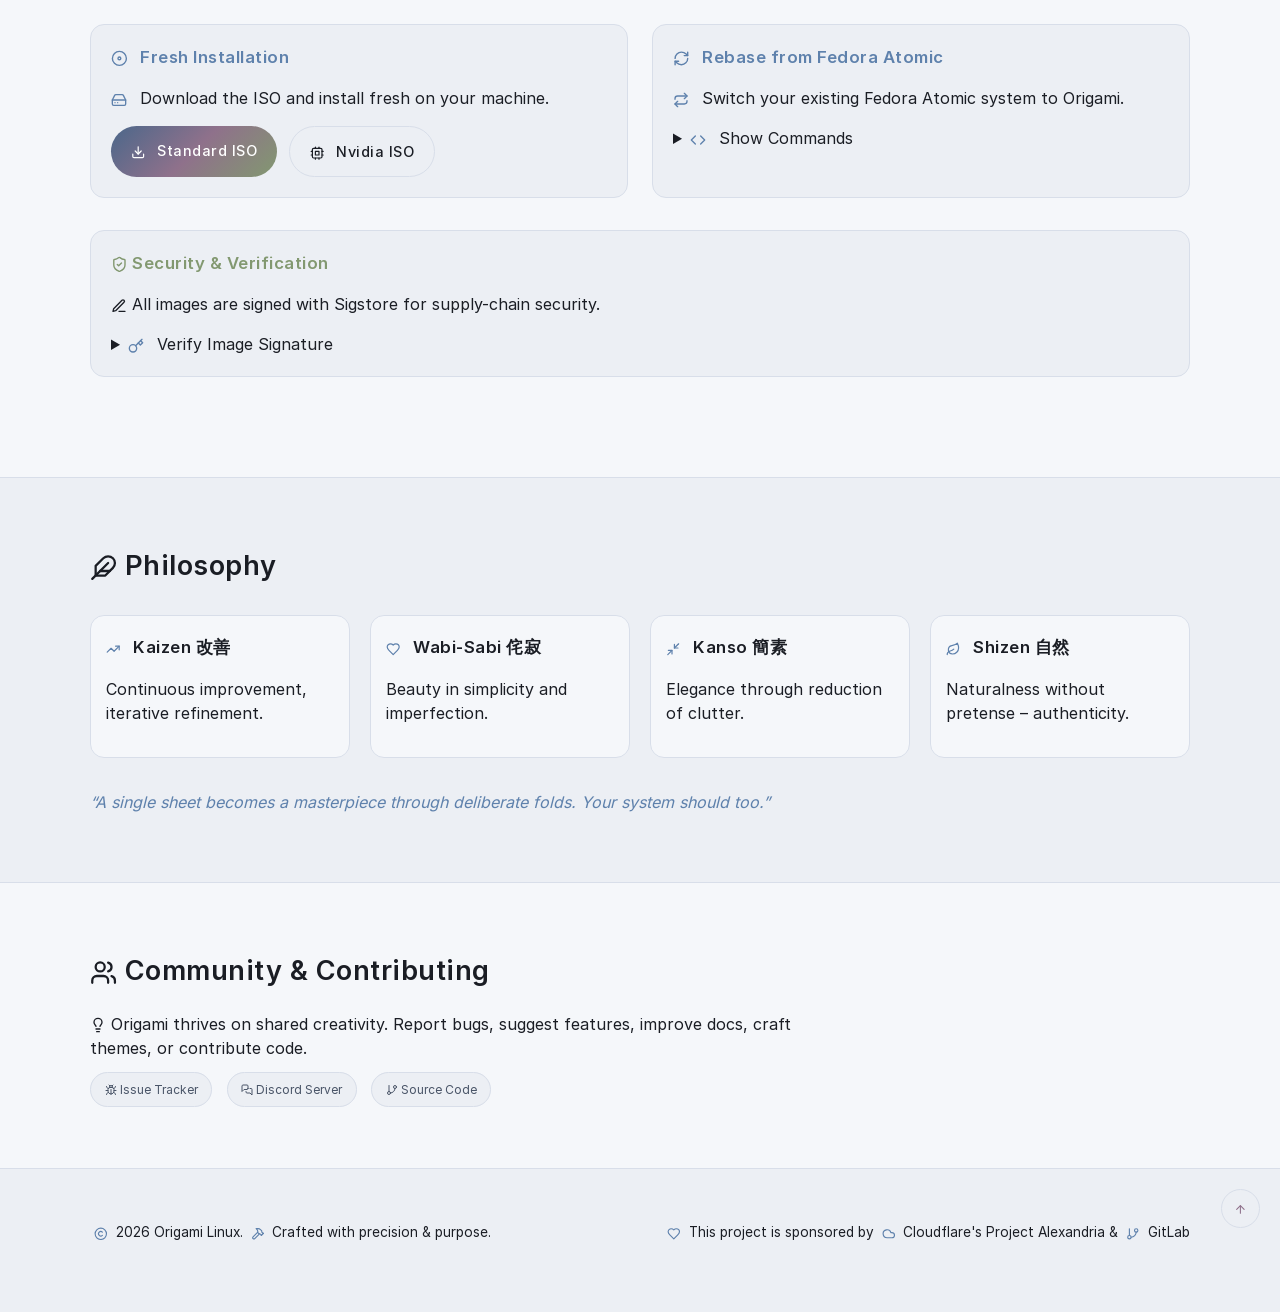
==== commit e4795af7: "optimizations" ====
--- a/index.html
+++ b/index.html
@@ -28,13 +28,19 @@
         <meta property="og:type" content="website" />
         <meta name="theme-color" content="#0d1117" />
         <link rel="icon" type="image/x-icon" href="origami.ico" />
+        <link rel="preconnect" href="https://files.origami.wf" crossorigin />
+        <link
+            rel="preconnect"
+            href="https://static.cloudflareinsights.com"
+            crossorigin
+        />
         <link
             rel="preload"
-            href="images/screenshot/screenshot-1662.webp"
+            href="images/screenshot/screenshot-1280.avif"
             as="image"
-            type="image/webp"
-            imagesrcset="images/screenshot/screenshot-640.webp 640w, images/screenshot/screenshot-960.webp 960w, images/screenshot/screenshot-1280.webp 1280w, images/screenshot/screenshot-1662.webp 1662w"
-            imagesizes="(max-width: 768px) 90vw, (max-width: 1280px) 80vw, 900px"
+            type="image/avif"
+            imagesrcset="images/screenshot/screenshot-640.avif 640w, images/screenshot/screenshot-960.avif 960w, images/screenshot/screenshot-1280.avif 1280w, images/screenshot/screenshot-1662.avif 1662w"
+            imagesizes="(max-width: 720px) 92vw, (max-width: 1280px) 78vw, 900px"
             fetchpriority="high"
         />
         <link
@@ -46,13 +52,71 @@
         />
         <link
             rel="preload"
+            href="fonts/inter/web/Inter-Medium.woff2"
+            as="font"
+            type="font/woff2"
+            crossorigin
+        />
+        <link
+            rel="preload"
             href="fonts/inter/web/Inter-SemiBold.woff2"
             as="font"
             type="font/woff2"
             crossorigin
         />
+        <link
+            rel="preload"
+            href="fonts/inter/web/Inter-Bold.woff2"
+            as="font"
+            type="font/woff2"
+            crossorigin
+        />
 
         <link rel="preload" href="styles.css" as="style" />
+        <script data-cfasync="false">
+            (() => {
+                const applyTheme = (theme) => {
+                    document.documentElement.setAttribute("data-theme", theme);
+                    return theme;
+                };
+
+                window.__origamiTheme = {
+                    applyTheme,
+                    get() {
+                        return (
+                            document.documentElement.getAttribute(
+                                "data-theme",
+                            ) || "dark"
+                        );
+                    },
+                    set(theme) {
+                        try {
+                            localStorage.setItem("origami-theme", theme);
+                        } catch {
+                            /* storage unavailable */
+                        }
+                        return applyTheme(theme);
+                    },
+                    toggle() {
+                        const nextTheme =
+                            this.get() === "dark" ? "light" : "dark";
+                        return this.set(nextTheme);
+                    },
+                };
+
+                try {
+                    const storedTheme = localStorage.getItem("origami-theme");
+                    const prefersDark = window.matchMedia(
+                        "(prefers-color-scheme: dark)",
+                    ).matches;
+                    const nextTheme =
+                        storedTheme || (prefersDark ? "dark" : "light");
+                    window.__origamiTheme.set(nextTheme);
+                } catch {
+                    window.__origamiTheme.set("dark");
+                }
+            })();
+        </script>
 
         <style id="critical-css">
             :root {
@@ -712,7 +776,13 @@
                 <ul id="nav-links">
                     <li>
                         <a href="#about"
-                            ><svg class="icon" role="img" aria-hidden="true">
+                            ><svg
+                                class="icon"
+                                width="24"
+                                height="24"
+                                role="img"
+                                aria-hidden="true"
+                            >
                                 <use href="#icon-info"></use>
                             </svg>
                             About</a
@@ -720,7 +790,13 @@
                     </li>
                     <li>
                         <a href="#features"
-                            ><svg class="icon" role="img" aria-hidden="true">
+                            ><svg
+                                class="icon"
+                                width="24"
+                                height="24"
+                                role="img"
+                                aria-hidden="true"
+                            >
                                 <use href="#icon-layers"></use>
                             </svg>
                             Features</a
@@ -728,7 +804,13 @@
                     </li>
                     <li>
                         <a href="#installation"
-                            ><svg class="icon" role="img" aria-hidden="true">
+                            ><svg
+                                class="icon"
+                                width="24"
+                                height="24"
+                                role="img"
+                                aria-hidden="true"
+                            >
                                 <use href="#icon-download"></use>
                             </svg>
                             Install</a
@@ -736,7 +818,13 @@
                     </li>
                     <li>
                         <a href="#philosophy"
-                            ><svg class="icon" role="img" aria-hidden="true">
+                            ><svg
+                                class="icon"
+                                width="24"
+                                height="24"
+                                role="img"
+                                aria-hidden="true"
+                            >
                                 <use href="#icon-feather"></use>
                             </svg>
                             Philosophy</a
@@ -744,7 +832,13 @@
                     </li>
                     <li>
                         <a href="#community"
-                            ><svg class="icon" role="img" aria-hidden="true">
+                            ><svg
+                                class="icon"
+                                width="24"
+                                height="24"
+                                role="img"
+                                aria-hidden="true"
+                            >
                                 <use href="#icon-users"></use>
                             </svg>
                             Community</a
@@ -778,7 +872,12 @@
                             href="https://files.origami.wf/origami-x86_64.iso"
                             target="_blank"
                             rel="noopener"
-                            ><svg class="icon icon-download" aria-hidden="true">
+                            ><svg
+                                class="icon icon-download"
+                                width="24"
+                                height="24"
+                                aria-hidden="true"
+                            >
                                 <use href="#icon-download"></use>
                             </svg>
                             Download ISO</a
@@ -788,7 +887,12 @@
                             href="https://files.origami.wf/origami-nvidia-x86_64.iso"
                             target="_blank"
                             rel="noopener"
-                            ><svg class="icon icon-cpu" aria-hidden="true">
+                            ><svg
+                                class="icon icon-cpu"
+                                width="24"
+                                height="24"
+                                aria-hidden="true"
+                            >
                                 <use href="#icon-cpu"></use>
                             </svg>
                             Nvidia ISO</a
@@ -798,7 +902,12 @@
                             href="https://gitlab.com/origami-linux/"
                             target="_blank"
                             rel="noopener"
-                            ><svg class="icon icon-git" aria-hidden="true">
+                            ><svg
+                                class="icon icon-git"
+                                width="24"
+                                height="24"
+                                aria-hidden="true"
+                            >
                                 <use href="#icon-git"></use>
                             </svg>
                             GitLab</a
@@ -808,7 +917,12 @@
                             href="https://discord.gg/ftE5Bvsfuj"
                             target="_blank"
                             rel="noopener"
-                            ><svg class="icon icon-chat" aria-hidden="true">
+                            ><svg
+                                class="icon icon-chat"
+                                width="24"
+                                height="24"
+                                aria-hidden="true"
+                            >
                                 <use href="#icon-chat"></use>
                             </svg>
                             Discord</a
@@ -841,18 +955,18 @@
                         />
                     </picture>
                 </div>
-                <div class="scroll-indicator" aria-hidden="true">
-                    <svg class="icon icon-chevrons-down" aria-hidden="true" focusable="false">
-                        <use href="#icon-chevrons-down"></use>
-                    </svg>
-                    Scroll to explore
-                </div>
             </section>
 
             <section id="about" class="panel">
                 <div class="inner">
                     <h3>
-                        <svg class="icon icon-help" aria-hidden="true" focusable="false">
+                        <svg
+                            class="icon icon-help"
+                            width="24"
+                            height="24"
+                            aria-hidden="true"
+                            focusable="false"
+                        >
                             <use href="#icon-help"></use>
                         </svg>
                         Why Origami?
@@ -867,7 +981,13 @@
                     </p>
                     <div class="value-props">
                         <div class="value-prop">
-                            <svg class="icon icon-shield" aria-hidden="true" focusable="false">
+                            <svg
+                                class="icon icon-shield"
+                                width="24"
+                                height="24"
+                                aria-hidden="true"
+                                focusable="false"
+                            >
                                 <use href="#icon-shield"></use>
                             </svg>
                             <h4>Atomic & Secure</h4>
@@ -877,7 +997,13 @@
                             </p>
                         </div>
                         <div class="value-prop">
-                            <svg class="icon icon-box" aria-hidden="true" focusable="false">
+                            <svg
+                                class="icon icon-box"
+                                width="24"
+                                height="24"
+                                aria-hidden="true"
+                                focusable="false"
+                            >
                                 <use href="#icon-box"></use>
                             </svg>
                             <h4>Container-First</h4>
@@ -887,7 +1013,13 @@
                             </p>
                         </div>
                         <div class="value-prop">
-                            <svg class="icon icon-palette" aria-hidden="true" focusable="false">
+                            <svg
+                                class="icon icon-palette"
+                                width="24"
+                                height="24"
+                                aria-hidden="true"
+                                focusable="false"
+                            >
                                 <use href="#icon-palette"></use>
                             </svg>
                             <h4>Beautiful by Default</h4>
@@ -898,7 +1030,13 @@
                         </div>
                     </div>
                     <p class="note">
-                        <svg class="icon icon-flask" aria-hidden="true" focusable="false">
+                        <svg
+                            class="icon icon-flask"
+                            width="24"
+                            height="24"
+                            aria-hidden="true"
+                            focusable="false"
+                        >
                             <use href="#icon-flask"></use>
                         </svg>
                         Experimental project: expect rapid iteration. Back up
@@ -920,7 +1058,13 @@
                     <div class="features-showcase">
                         <div class="feature-category">
                             <div class="category-header">
-                                <svg class="icon icon-mountain" aria-hidden="true" focusable="false">
+                                <svg
+                                    class="icon icon-mountain"
+                                    width="24"
+                                    height="24"
+                                    aria-hidden="true"
+                                    focusable="false"
+                                >
                                     <use href="#icon-mountain"></use>
                                 </svg>
                                 <h4>Rock-Solid Foundation</h4>
@@ -959,7 +1103,13 @@
 
                         <div class="feature-category">
                             <div class="category-header">
-                                <svg class="icon icon-code" aria-hidden="true" focusable="false">
+                                <svg
+                                    class="icon icon-code"
+                                    width="24"
+                                    height="24"
+                                    aria-hidden="true"
+                                    focusable="false"
+                                >
                                     <use href="#icon-code"></use>
                                 </svg>
                                 <h4>Developer Experience</h4>
@@ -1000,7 +1150,13 @@
 
                         <div class="feature-category">
                             <div class="category-header">
-                                <svg class="icon icon-palette" aria-hidden="true" focusable="false">
+                                <svg
+                                    class="icon icon-palette"
+                                    width="24"
+                                    height="24"
+                                    aria-hidden="true"
+                                    focusable="false"
+                                >
                                     <use href="#icon-palette"></use>
                                 </svg>
                                 <h4>Aesthetic Excellence</h4>
@@ -1042,7 +1198,13 @@
 
                         <div class="feature-category">
                             <div class="category-header">
-                                <svg class="icon icon-gauge" aria-hidden="true" focusable="false">
+                                <svg
+                                    class="icon icon-gauge"
+                                    width="24"
+                                    height="24"
+                                    aria-hidden="true"
+                                    focusable="false"
+                                >
                                     <use href="#icon-gauge"></use>
                                 </svg>
                                 <h4>Performance & Tools</h4>
@@ -1087,7 +1249,12 @@
                             chosen with purpose."
                         </blockquote>
                         <a href="#philosophy" class="btn">
-                            <svg class="icon icon-feather" aria-hidden="true">
+                            <svg
+                                class="icon icon-feather"
+                                width="24"
+                                height="24"
+                                aria-hidden="true"
+                            >
                                 <use href="#icon-feather"></use>
                             </svg>
                             Learn Our Philosophy
@@ -1104,13 +1271,25 @@
                     <div class="install-options">
                         <div class="install-option">
                             <h4>
-                                <svg class="icon icon-disc" aria-hidden="true" focusable="false">
+                                <svg
+                                    class="icon icon-disc"
+                                    width="24"
+                                    height="24"
+                                    aria-hidden="true"
+                                    focusable="false"
+                                >
                                     <use href="#icon-disc"></use>
                                 </svg>
                                 Fresh Installation
                             </h4>
                             <p>
-                                <svg class="icon icon-harddrive" aria-hidden="true" focusable="false">
+                                <svg
+                                    class="icon icon-harddrive"
+                                    width="24"
+                                    height="24"
+                                    aria-hidden="true"
+                                    focusable="false"
+                                >
                                     <use href="#icon-harddrive"></use>
                                 </svg>
                                 Download the ISO and install fresh on your
@@ -1147,13 +1326,25 @@
                         </div>
                         <div class="install-option">
                             <h4>
-                                <svg class="icon icon-refresh" aria-hidden="true" focusable="false">
+                                <svg
+                                    class="icon icon-refresh"
+                                    width="24"
+                                    height="24"
+                                    aria-hidden="true"
+                                    focusable="false"
+                                >
                                     <use href="#icon-refresh"></use>
                                 </svg>
                                 Rebase from Fedora Atomic
                             </h4>
                             <p>
-                                <svg class="icon icon-repeat" aria-hidden="true" focusable="false">
+                                <svg
+                                    class="icon icon-repeat"
+                                    width="24"
+                                    height="24"
+                                    aria-hidden="true"
+                                    focusable="false"
+                                >
                                     <use href="#icon-repeat"></use>
                                 </svg>
                                 Switch your existing Fedora Atomic system to
@@ -1161,7 +1352,13 @@
                             </p>
                             <details>
                                 <summary>
-                                    <svg class="icon icon-code" aria-hidden="true" focusable="false">
+                                    <svg
+                                        class="icon icon-code"
+                                        width="24"
+                                        height="24"
+                                        aria-hidden="true"
+                                        focusable="false"
+                                    >
                                         <use href="#icon-code"></use>
                                     </svg>
                                     Show Commands
@@ -1189,13 +1386,25 @@
 
                     <div class="verification-info">
                         <h4>
-                            <svg class="icon icon-shield-check" aria-hidden="true" focusable="false">
+                            <svg
+                                class="icon icon-shield-check"
+                                width="24"
+                                height="24"
+                                aria-hidden="true"
+                                focusable="false"
+                            >
                                 <use href="#icon-shield-check"></use>
                             </svg>
                             Security & Verification
                         </h4>
                         <p>
-                            <svg class="icon icon-pen" aria-hidden="true" focusable="false">
+                            <svg
+                                class="icon icon-pen"
+                                width="24"
+                                height="24"
+                                aria-hidden="true"
+                                focusable="false"
+                            >
                                 <use href="#icon-pen"></use>
                             </svg>
                             All images are signed with Sigstore for supply-chain
@@ -1203,7 +1412,13 @@
                         </p>
                         <details>
                             <summary>
-                                <svg class="icon icon-key" aria-hidden="true" focusable="false">
+                                <svg
+                                    class="icon icon-key"
+                                    width="24"
+                                    height="24"
+                                    aria-hidden="true"
+                                    focusable="false"
+                                >
                                     <use href="#icon-key"></use>
                                 </svg>
                                 Verify Image Signature
@@ -1218,7 +1433,13 @@
             <section id="philosophy" class="panel alt">
                 <div class="inner">
                     <h3>
-                        <svg class="icon icon-feather" aria-hidden="true" focusable="false">
+                        <svg
+                            class="icon icon-feather"
+                            width="24"
+                            height="24"
+                            aria-hidden="true"
+                            focusable="false"
+                        >
                             <use href="#icon-feather"></use>
                         </svg>
                         Philosophy
@@ -1226,7 +1447,13 @@
                     <div class="principles">
                         <article>
                             <h4>
-                                <svg class="icon icon-trend" aria-hidden="true" focusable="false">
+                                <svg
+                                    class="icon icon-trend"
+                                    width="24"
+                                    height="24"
+                                    aria-hidden="true"
+                                    focusable="false"
+                                >
                                     <use href="#icon-trend"></use>
                                 </svg>
                                 Kaizen 改善
@@ -1235,7 +1462,13 @@
                         </article>
                         <article>
                             <h4>
-                                <svg class="icon icon-heart" aria-hidden="true" focusable="false">
+                                <svg
+                                    class="icon icon-heart"
+                                    width="24"
+                                    height="24"
+                                    aria-hidden="true"
+                                    focusable="false"
+                                >
                                     <use href="#icon-heart"></use>
                                 </svg>
                                 Wabi‑Sabi 侘寂
@@ -1244,7 +1477,13 @@
                         </article>
                         <article>
                             <h4>
-                                <svg class="icon icon-minimize" aria-hidden="true" focusable="false">
+                                <svg
+                                    class="icon icon-minimize"
+                                    width="24"
+                                    height="24"
+                                    aria-hidden="true"
+                                    focusable="false"
+                                >
                                     <use href="#icon-minimize"></use>
                                 </svg>
                                 Kanso 簡素
@@ -1253,7 +1492,13 @@
                         </article>
                         <article>
                             <h4>
-                                <svg class="icon icon-leaf" aria-hidden="true" focusable="false">
+                                <svg
+                                    class="icon icon-leaf"
+                                    width="24"
+                                    height="24"
+                                    aria-hidden="true"
+                                    focusable="false"
+                                >
                                     <use href="#icon-leaf"></use>
                                 </svg>
                                 Shizen 自然
@@ -1271,13 +1516,25 @@
             <section id="community" class="panel">
                 <div class="inner">
                     <h3>
-                        <svg class="icon icon-users" aria-hidden="true" focusable="false">
+                        <svg
+                            class="icon icon-users"
+                            width="24"
+                            height="24"
+                            aria-hidden="true"
+                            focusable="false"
+                        >
                             <use href="#icon-users"></use>
                         </svg>
                         Community & Contributing
                     </h3>
                     <p>
-                        <svg class="icon icon-lightbulb" aria-hidden="true" focusable="false">
+                        <svg
+                            class="icon icon-lightbulb"
+                            width="24"
+                            height="24"
+                            aria-hidden="true"
+                            focusable="false"
+                        >
                             <use href="#icon-lightbulb"></use>
                         </svg>
                         Origami thrives on shared creativity. Report bugs,
@@ -1290,9 +1547,15 @@
                                 href="https://gitlab.com/groups/origami-linux/-/issues"
                                 target="_blank"
                                 rel="noopener"
-                                ><svg class="icon icon-bug" aria-hidden="true" focusable="false">
-    <use href="#icon-bug"></use>
-</svg>
+                                ><svg
+                                    class="icon icon-bug"
+                                    width="24"
+                                    height="24"
+                                    aria-hidden="true"
+                                    focusable="false"
+                                >
+                                    <use href="#icon-bug"></use>
+                                </svg>
                                 Issue Tracker</a
                             >
                         </li>
@@ -1301,9 +1564,15 @@
                                 href="https://discord.gg/ftE5Bvsfuj"
                                 target="_blank"
                                 rel="noopener"
-                                ><svg class="icon icon-chat" aria-hidden="true" focusable="false">
-    <use href="#icon-chat"></use>
-</svg>
+                                ><svg
+                                    class="icon icon-chat"
+                                    width="24"
+                                    height="24"
+                                    aria-hidden="true"
+                                    focusable="false"
+                                >
+                                    <use href="#icon-chat"></use>
+                                </svg>
                                 Discord Server</a
                             >
                         </li>
@@ -1312,9 +1581,15 @@
                                 href="https://gitlab.com/origami-linux"
                                 target="_blank"
                                 rel="noopener"
-                                ><svg class="icon icon-git" aria-hidden="true" focusable="false">
-    <use href="#icon-git"></use>
-</svg>
+                                ><svg
+                                    class="icon icon-git"
+                                    width="24"
+                                    height="24"
+                                    aria-hidden="true"
+                                    focusable="false"
+                                >
+                                    <use href="#icon-git"></use>
+                                </svg>
                                 Source Code</a
                             >
                         </li>
@@ -1326,38 +1601,69 @@
         <footer class="site-footer">
             <div class="inner footer-content">
                 <p class="small">
-                    <svg class="icon icon-copyright" aria-hidden="true" focusable="false">
+                    <svg
+                        class="icon icon-copyright"
+                        width="24"
+                        height="24"
+                        aria-hidden="true"
+                        focusable="false"
+                    >
                         <use href="#icon-copyright"></use>
                     </svg>
                     <span id="year"></span> Origami Linux.
-                    <svg class="icon icon-hammer" aria-hidden="true" focusable="false">
+                    <svg
+                        class="icon icon-hammer"
+                        width="24"
+                        height="24"
+                        aria-hidden="true"
+                        focusable="false"
+                    >
                         <use href="#icon-hammer"></use>
                     </svg>
                     Crafted with precision & purpose.
                 </p>
                 <p class="small">
-                    <svg class="icon icon-heart" aria-hidden="true" focusable="false">
+                    <svg
+                        class="icon icon-heart"
+                        width="24"
+                        height="24"
+                        aria-hidden="true"
+                        focusable="false"
+                    >
                         <use href="#icon-heart"></use>
-                    </svg> This
-                    project is sponsored by
-                    <svg class="icon icon-cloud" aria-hidden="true" focusable="false">
+                    </svg>
+                    This project is sponsored by
+                    <svg
+                        class="icon icon-cloud"
+                        width="24"
+                        height="24"
+                        aria-hidden="true"
+                        focusable="false"
+                    >
                         <use href="#icon-cloud"></use>
                     </svg>
                     Cloudflare's Project Alexandria &
-                    <svg class="icon icon-git" aria-hidden="true" focusable="false">
+                    <svg
+                        class="icon icon-git"
+                        width="24"
+                        height="24"
+                        aria-hidden="true"
+                        focusable="false"
+                    >
                         <use href="#icon-git"></use>
                     </svg>
                     GitLab
                 </p>
-                <button
-                    class="back-top"
-                    data-scroll="#top"
-                    aria-label="Back to top"
-                >
-                    <svg class="icon icon-arrow-up" aria-hidden="true">
+                <a class="back-top" href="#top" aria-label="Back to top">
+                    <svg
+                        class="icon icon-arrow-up"
+                        width="24"
+                        height="24"
+                        aria-hidden="true"
+                    >
                         <use href="#icon-arrow-up"></use>
                     </svg>
-                </button>
+                </a>
             </div>
         </footer>
 
--- a/styles.css
+++ b/styles.css
@@ -309,25 +309,6 @@
     height: auto;
     border-radius: inherit;
 }
-.scroll-indicator {
-    position: absolute;
-    bottom: 1rem;
-    left: 50%;
-    transform: translateX(-50%);
-    font-size: 0.75rem;
-    color: var(--text-dim);
-    animation: float 3s ease-in-out infinite;
-    will-change: transform;
-}
-@keyframes float {
-    0%,
-    100% {
-        transform: translate(-50%, 0);
-    }
-    50% {
-        transform: translate(-50%, -6px);
-    }
-}
 
 .cta-group {
     display: flex;
@@ -456,7 +437,6 @@
     padding: 1rem 0.95rem;
     border: 1px solid var(--border);
     border-radius: var(--radius-m);
-    will-change: transform;
 }
 .quote {
     margin: 2rem 0 0;
@@ -610,6 +590,7 @@
 
 /* Theme transitions */
 html {
+    scroll-behavior: smooth;
     transition:
         background-color 0.4s,
         color 0.4s;
@@ -794,7 +775,6 @@
     transition: all 0.3s ease;
     position: relative;
     overflow: hidden;
-    will-change: transform;
 }
 
 .feature-card:hover {
@@ -946,28 +926,6 @@
     color: var(--accent);
 }
 
-.scroll-indicator .icon {
-    margin-right: 0.5rem;
-    animation: bounce 2s infinite;
-    will-change: transform;
-}
-
-@keyframes bounce {
-    0%,
-    20%,
-    50%,
-    80%,
-    100% {
-        transform: translateY(0);
-    }
-    40% {
-        transform: translateY(-10px);
-    }
-    60% {
-        transform: translateY(-5px);
-    }
-}
-
 @media (prefers-reduced-motion: reduce) {
     *,
     *::before,
--- a/styles.css
+++ b/styles.css
@@ -309,25 +309,6 @@
     height: auto;
     border-radius: inherit;
 }
-.scroll-indicator {
-    position: absolute;
-    bottom: 1rem;
-    left: 50%;
-    transform: translateX(-50%);
-    font-size: 0.75rem;
-    color: var(--text-dim);
-    animation: float 3s ease-in-out infinite;
-    will-change: transform;
-}
-@keyframes float {
-    0%,
-    100% {
-        transform: translate(-50%, 0);
-    }
-    50% {
-        transform: translate(-50%, -6px);
-    }
-}
 
 .cta-group {
     display: flex;
@@ -456,7 +437,6 @@
     padding: 1rem 0.95rem;
     border: 1px solid var(--border);
     border-radius: var(--radius-m);
-    will-change: transform;
 }
 .quote {
     margin: 2rem 0 0;
@@ -610,6 +590,7 @@
 
 /* Theme transitions */
 html {
+    scroll-behavior: smooth;
     transition:
         background-color 0.4s,
         color 0.4s;
@@ -794,7 +775,6 @@
     transition: all 0.3s ease;
     position: relative;
     overflow: hidden;
-    will-change: transform;
 }
 
 .feature-card:hover {
@@ -946,28 +926,6 @@
     color: var(--accent);
 }
 
-.scroll-indicator .icon {
-    margin-right: 0.5rem;
-    animation: bounce 2s infinite;
-    will-change: transform;
-}
-
-@keyframes bounce {
-    0%,
-    20%,
-    50%,
-    80%,
-    100% {
-        transform: translateY(0);
-    }
-    40% {
-        transform: translateY(-10px);
-    }
-    60% {
-        transform: translateY(-5px);
-    }
-}
-
 @media (prefers-reduced-motion: reduce) {
     *,
     *::before,
--- a/styles.css
+++ b/styles.css
@@ -309,25 +309,6 @@
     height: auto;
     border-radius: inherit;
 }
-.scroll-indicator {
-    position: absolute;
-    bottom: 1rem;
-    left: 50%;
-    transform: translateX(-50%);
-    font-size: 0.75rem;
-    color: var(--text-dim);
-    animation: float 3s ease-in-out infinite;
-    will-change: transform;
-}
-@keyframes float {
-    0%,
-    100% {
-        transform: translate(-50%, 0);
-    }
-    50% {
-        transform: translate(-50%, -6px);
-    }
-}
 
 .cta-group {
     display: flex;
@@ -456,7 +437,6 @@
     padding: 1rem 0.95rem;
     border: 1px solid var(--border);
     border-radius: var(--radius-m);
-    will-change: transform;
 }
 .quote {
     margin: 2rem 0 0;
@@ -610,6 +590,7 @@
 
 /* Theme transitions */
 html {
+    scroll-behavior: smooth;
     transition:
         background-color 0.4s,
         color 0.4s;
@@ -794,7 +775,6 @@
     transition: all 0.3s ease;
     position: relative;
     overflow: hidden;
-    will-change: transform;
 }
 
 .feature-card:hover {
@@ -946,28 +926,6 @@
     color: var(--accent);
 }
 
-.scroll-indicator .icon {
-    margin-right: 0.5rem;
-    animation: bounce 2s infinite;
-    will-change: transform;
-}
-
-@keyframes bounce {
-    0%,
-    20%,
-    50%,
-    80%,
-    100% {
-        transform: translateY(0);
-    }
-    40% {
-        transform: translateY(-10px);
-    }
-    60% {
-        transform: translateY(-5px);
-    }
-}
-
 @media (prefers-reduced-motion: reduce) {
     *,
     *::before,
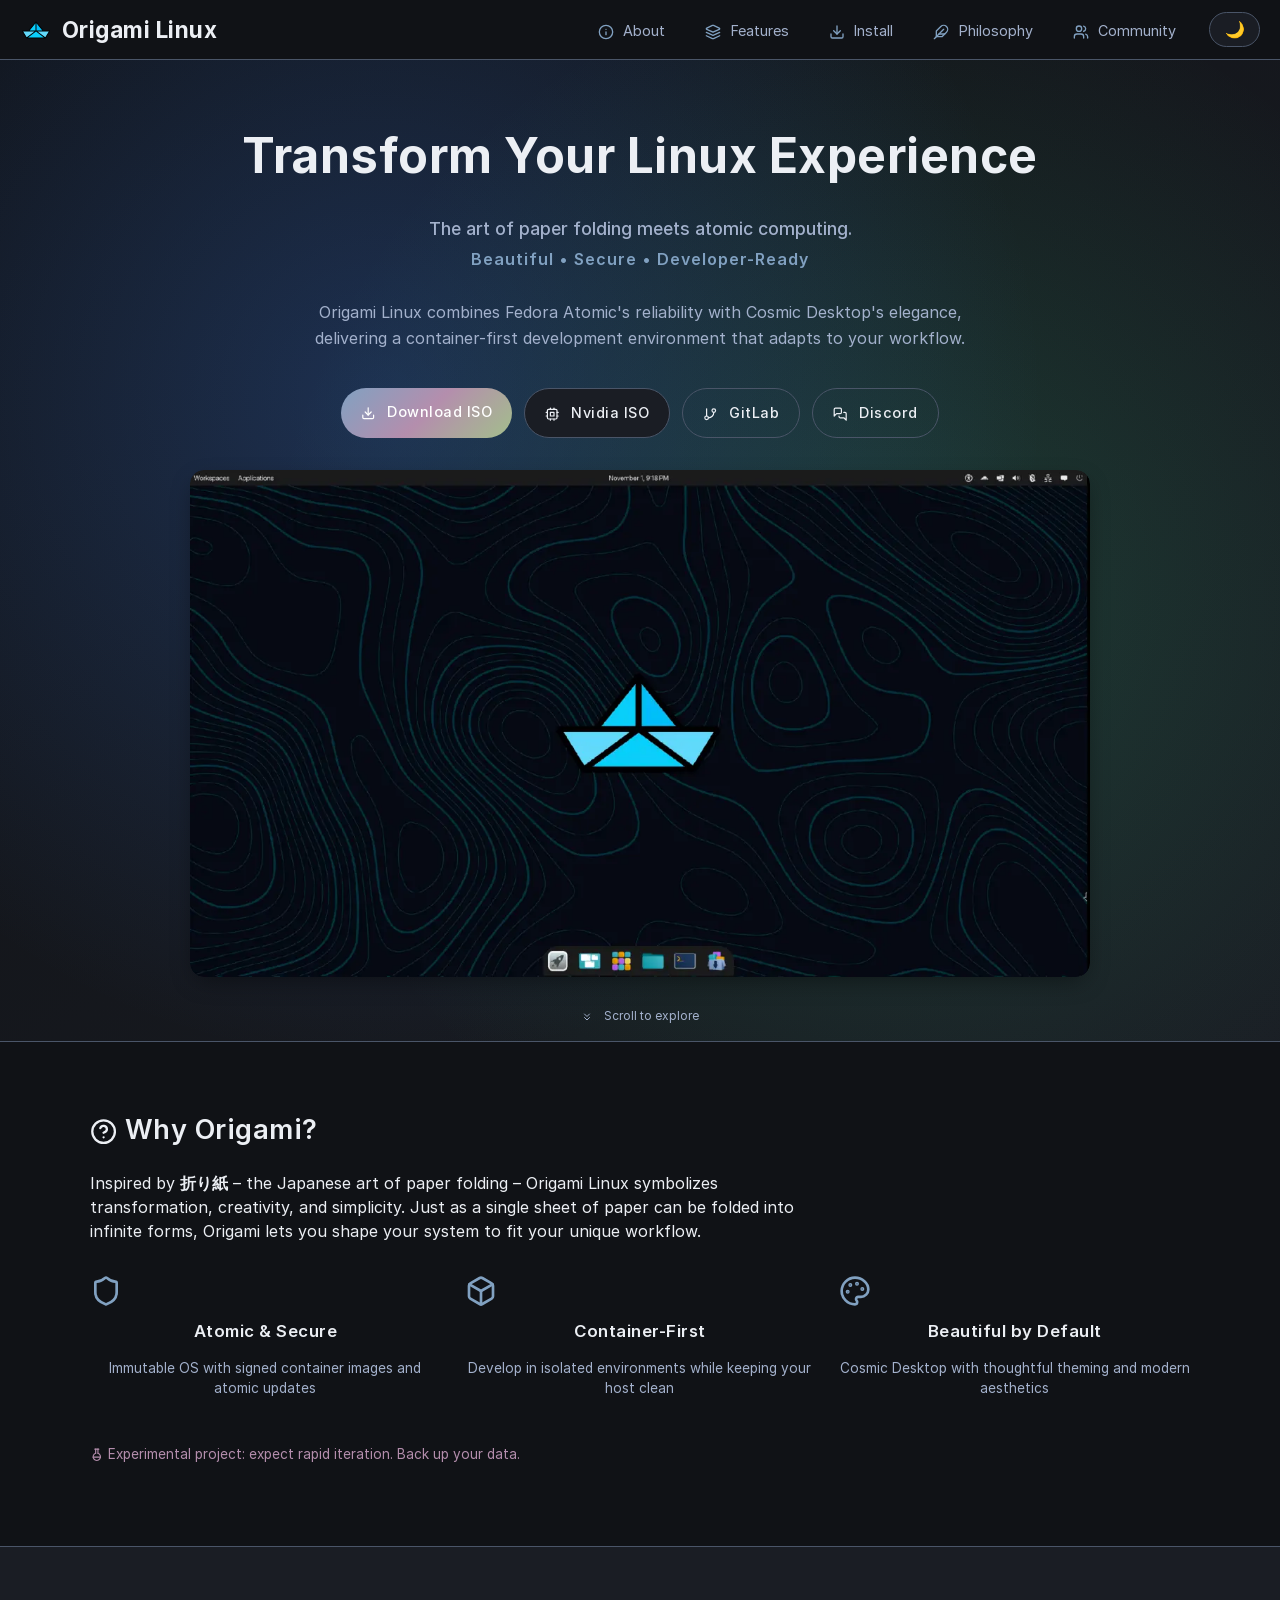
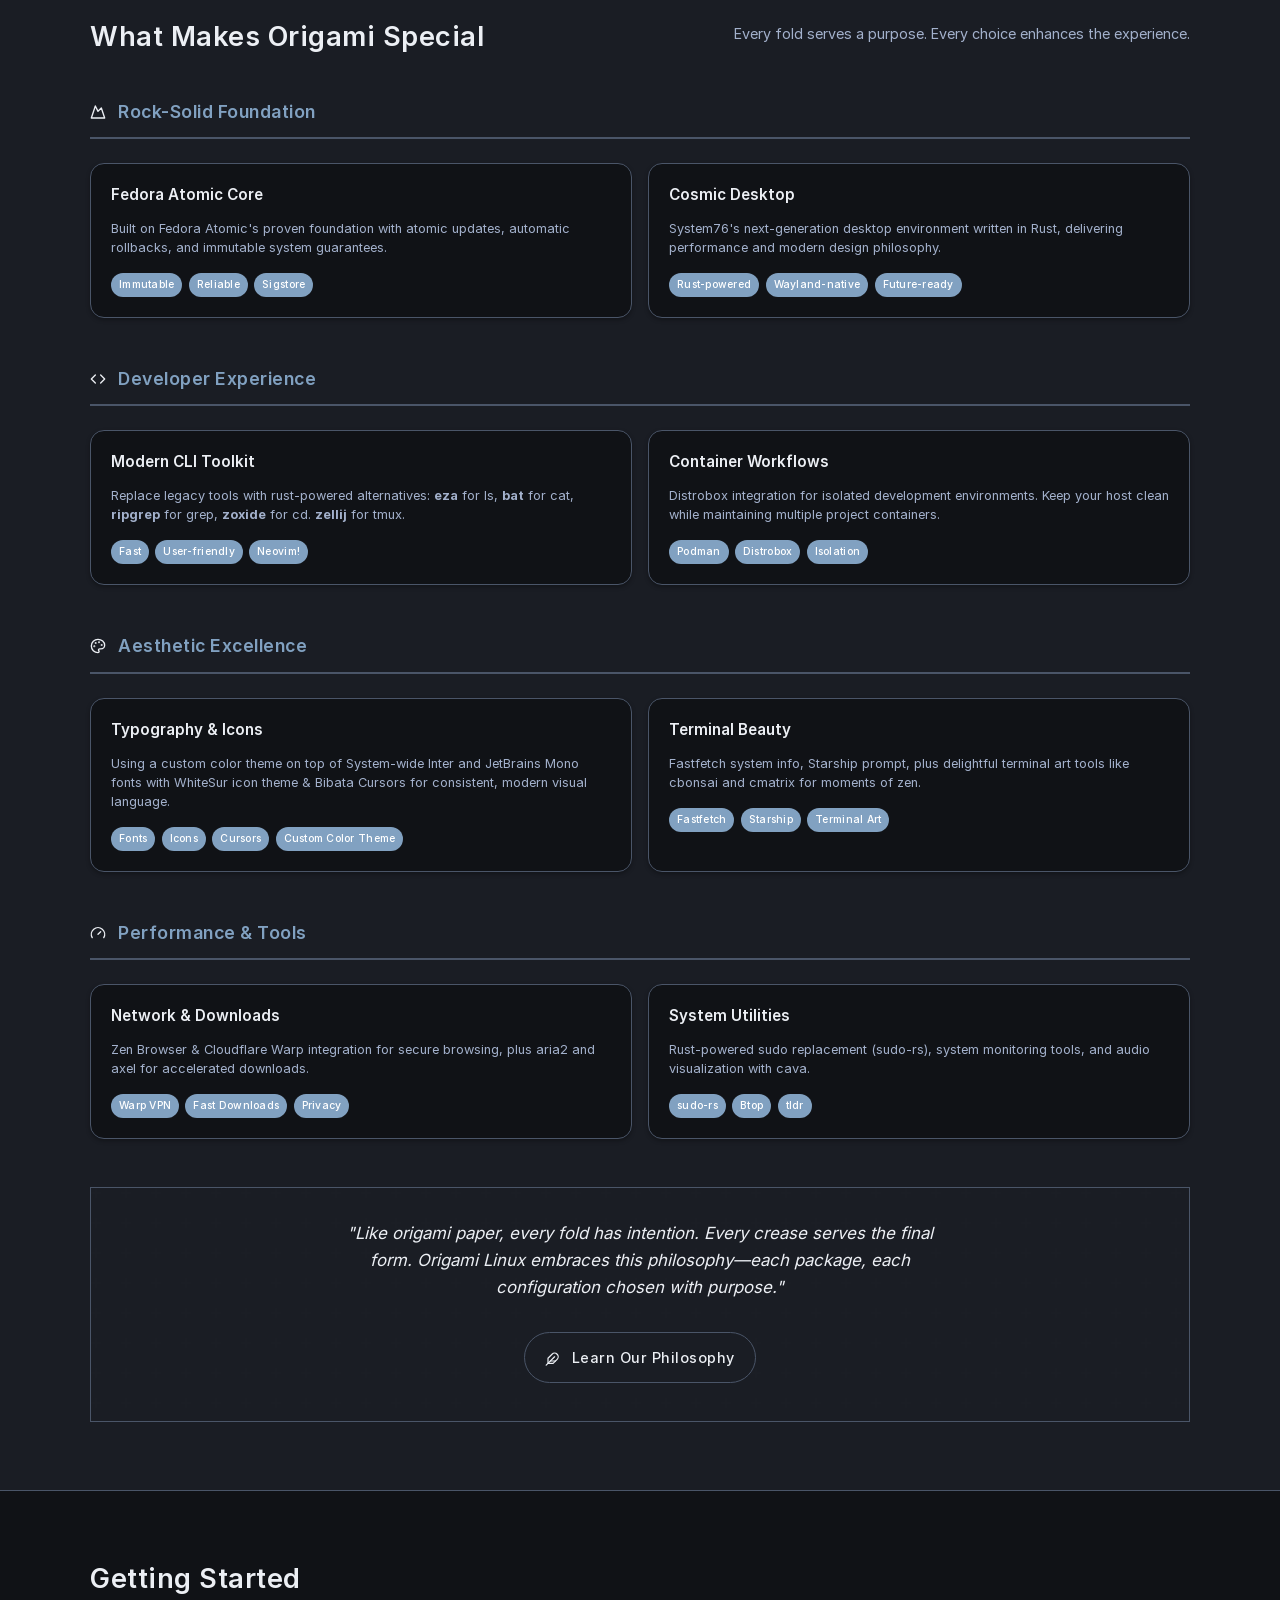
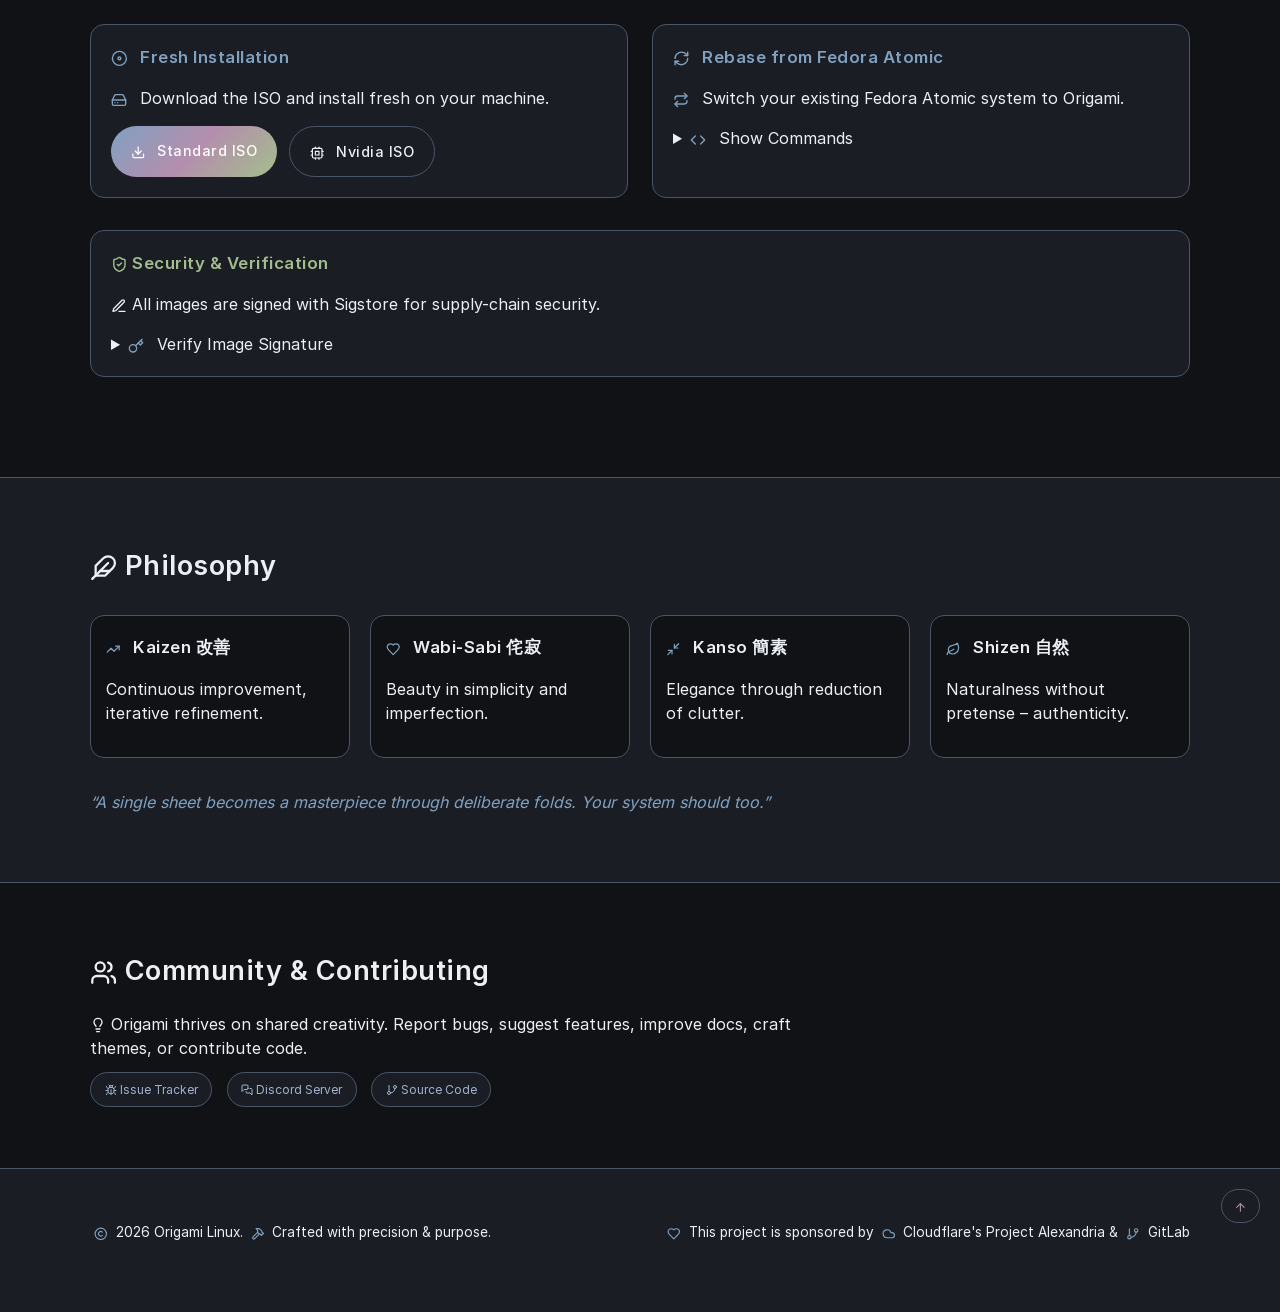
==== commit f6cf23e8: "optimizations" ====
--- a/index.html
+++ b/index.html
@@ -28,19 +28,13 @@
         <meta property="og:type" content="website" />
         <meta name="theme-color" content="#0d1117" />
         <link rel="icon" type="image/x-icon" href="origami.ico" />
-        <link rel="preconnect" href="https://files.origami.wf" crossorigin />
-        <link
-            rel="preconnect"
-            href="https://static.cloudflareinsights.com"
-            crossorigin
-        />
         <link
             rel="preload"
-            href="images/screenshot/screenshot-1280.avif"
+            href="images/screenshot/screenshot-1662.webp"
             as="image"
-            type="image/avif"
-            imagesrcset="images/screenshot/screenshot-640.avif 640w, images/screenshot/screenshot-960.avif 960w, images/screenshot/screenshot-1280.avif 1280w, images/screenshot/screenshot-1662.avif 1662w"
-            imagesizes="(max-width: 720px) 92vw, (max-width: 1280px) 78vw, 900px"
+            type="image/webp"
+            imagesrcset="images/screenshot/screenshot-640.webp 640w, images/screenshot/screenshot-960.webp 960w, images/screenshot/screenshot-1280.webp 1280w, images/screenshot/screenshot-1662.webp 1662w"
+            imagesizes="(max-width: 768px) 90vw, (max-width: 1280px) 80vw, 900px"
             fetchpriority="high"
         />
         <link
@@ -52,71 +46,13 @@
         />
         <link
             rel="preload"
-            href="fonts/inter/web/Inter-Medium.woff2"
-            as="font"
-            type="font/woff2"
-            crossorigin
-        />
-        <link
-            rel="preload"
             href="fonts/inter/web/Inter-SemiBold.woff2"
             as="font"
             type="font/woff2"
             crossorigin
         />
-        <link
-            rel="preload"
-            href="fonts/inter/web/Inter-Bold.woff2"
-            as="font"
-            type="font/woff2"
-            crossorigin
-        />
 
         <link rel="preload" href="styles.css" as="style" />
-        <script data-cfasync="false">
-            (() => {
-                const applyTheme = (theme) => {
-                    document.documentElement.setAttribute("data-theme", theme);
-                    return theme;
-                };
-
-                window.__origamiTheme = {
-                    applyTheme,
-                    get() {
-                        return (
-                            document.documentElement.getAttribute(
-                                "data-theme",
-                            ) || "dark"
-                        );
-                    },
-                    set(theme) {
-                        try {
-                            localStorage.setItem("origami-theme", theme);
-                        } catch {
-                            /* storage unavailable */
-                        }
-                        return applyTheme(theme);
-                    },
-                    toggle() {
-                        const nextTheme =
-                            this.get() === "dark" ? "light" : "dark";
-                        return this.set(nextTheme);
-                    },
-                };
-
-                try {
-                    const storedTheme = localStorage.getItem("origami-theme");
-                    const prefersDark = window.matchMedia(
-                        "(prefers-color-scheme: dark)",
-                    ).matches;
-                    const nextTheme =
-                        storedTheme || (prefersDark ? "dark" : "light");
-                    window.__origamiTheme.set(nextTheme);
-                } catch {
-                    window.__origamiTheme.set("dark");
-                }
-            })();
-        </script>
 
         <style id="critical-css">
             :root {
@@ -776,13 +712,7 @@
                 <ul id="nav-links">
                     <li>
                         <a href="#about"
-                            ><svg
-                                class="icon"
-                                width="24"
-                                height="24"
-                                role="img"
-                                aria-hidden="true"
-                            >
+                            ><svg class="icon" role="img" aria-hidden="true">
                                 <use href="#icon-info"></use>
                             </svg>
                             About</a
@@ -790,13 +720,7 @@
                     </li>
                     <li>
                         <a href="#features"
-                            ><svg
-                                class="icon"
-                                width="24"
-                                height="24"
-                                role="img"
-                                aria-hidden="true"
-                            >
+                            ><svg class="icon" role="img" aria-hidden="true">
                                 <use href="#icon-layers"></use>
                             </svg>
                             Features</a
@@ -804,13 +728,7 @@
                     </li>
                     <li>
                         <a href="#installation"
-                            ><svg
-                                class="icon"
-                                width="24"
-                                height="24"
-                                role="img"
-                                aria-hidden="true"
-                            >
+                            ><svg class="icon" role="img" aria-hidden="true">
                                 <use href="#icon-download"></use>
                             </svg>
                             Install</a
@@ -818,13 +736,7 @@
                     </li>
                     <li>
                         <a href="#philosophy"
-                            ><svg
-                                class="icon"
-                                width="24"
-                                height="24"
-                                role="img"
-                                aria-hidden="true"
-                            >
+                            ><svg class="icon" role="img" aria-hidden="true">
                                 <use href="#icon-feather"></use>
                             </svg>
                             Philosophy</a
@@ -832,13 +744,7 @@
                     </li>
                     <li>
                         <a href="#community"
-                            ><svg
-                                class="icon"
-                                width="24"
-                                height="24"
-                                role="img"
-                                aria-hidden="true"
-                            >
+                            ><svg class="icon" role="img" aria-hidden="true">
                                 <use href="#icon-users"></use>
                             </svg>
                             Community</a
@@ -872,12 +778,7 @@
                             href="https://files.origami.wf/origami-x86_64.iso"
                             target="_blank"
                             rel="noopener"
-                            ><svg
-                                class="icon icon-download"
-                                width="24"
-                                height="24"
-                                aria-hidden="true"
-                            >
+                            ><svg class="icon icon-download" aria-hidden="true">
                                 <use href="#icon-download"></use>
                             </svg>
                             Download ISO</a
@@ -887,12 +788,7 @@
                             href="https://files.origami.wf/origami-nvidia-x86_64.iso"
                             target="_blank"
                             rel="noopener"
-                            ><svg
-                                class="icon icon-cpu"
-                                width="24"
-                                height="24"
-                                aria-hidden="true"
-                            >
+                            ><svg class="icon icon-cpu" aria-hidden="true">
                                 <use href="#icon-cpu"></use>
                             </svg>
                             Nvidia ISO</a
@@ -902,12 +798,7 @@
                             href="https://gitlab.com/origami-linux/"
                             target="_blank"
                             rel="noopener"
-                            ><svg
-                                class="icon icon-git"
-                                width="24"
-                                height="24"
-                                aria-hidden="true"
-                            >
+                            ><svg class="icon icon-git" aria-hidden="true">
                                 <use href="#icon-git"></use>
                             </svg>
                             GitLab</a
@@ -917,12 +808,7 @@
                             href="https://discord.gg/ftE5Bvsfuj"
                             target="_blank"
                             rel="noopener"
-                            ><svg
-                                class="icon icon-chat"
-                                width="24"
-                                height="24"
-                                aria-hidden="true"
-                            >
+                            ><svg class="icon icon-chat" aria-hidden="true">
                                 <use href="#icon-chat"></use>
                             </svg>
                             Discord</a
@@ -955,6 +841,16 @@
                         />
                     </picture>
                 </div>
+                <div class="scroll-indicator" aria-hidden="true">
+                    <svg
+                        class="icon icon-chevrons-down"
+                        aria-hidden="true"
+                        focusable="false"
+                    >
+                        <use href="#icon-chevrons-down"></use>
+                    </svg>
+                    Scroll to explore
+                </div>
             </section>
 
             <section id="about" class="panel">
@@ -962,8 +858,6 @@
                     <h3>
                         <svg
                             class="icon icon-help"
-                            width="24"
-                            height="24"
                             aria-hidden="true"
                             focusable="false"
                         >
@@ -983,8 +877,6 @@
                         <div class="value-prop">
                             <svg
                                 class="icon icon-shield"
-                                width="24"
-                                height="24"
                                 aria-hidden="true"
                                 focusable="false"
                             >
@@ -999,8 +891,6 @@
                         <div class="value-prop">
                             <svg
                                 class="icon icon-box"
-                                width="24"
-                                height="24"
                                 aria-hidden="true"
                                 focusable="false"
                             >
@@ -1015,8 +905,6 @@
                         <div class="value-prop">
                             <svg
                                 class="icon icon-palette"
-                                width="24"
-                                height="24"
                                 aria-hidden="true"
                                 focusable="false"
                             >
@@ -1032,8 +920,6 @@
                     <p class="note">
                         <svg
                             class="icon icon-flask"
-                            width="24"
-                            height="24"
                             aria-hidden="true"
                             focusable="false"
                         >
@@ -1060,8 +946,6 @@
                             <div class="category-header">
                                 <svg
                                     class="icon icon-mountain"
-                                    width="24"
-                                    height="24"
                                     aria-hidden="true"
                                     focusable="false"
                                 >
@@ -1105,8 +989,6 @@
                             <div class="category-header">
                                 <svg
                                     class="icon icon-code"
-                                    width="24"
-                                    height="24"
                                     aria-hidden="true"
                                     focusable="false"
                                 >
@@ -1152,8 +1034,6 @@
                             <div class="category-header">
                                 <svg
                                     class="icon icon-palette"
-                                    width="24"
-                                    height="24"
                                     aria-hidden="true"
                                     focusable="false"
                                 >
@@ -1200,8 +1080,6 @@
                             <div class="category-header">
                                 <svg
                                     class="icon icon-gauge"
-                                    width="24"
-                                    height="24"
                                     aria-hidden="true"
                                     focusable="false"
                                 >
@@ -1249,12 +1127,7 @@
                             chosen with purpose."
                         </blockquote>
                         <a href="#philosophy" class="btn">
-                            <svg
-                                class="icon icon-feather"
-                                width="24"
-                                height="24"
-                                aria-hidden="true"
-                            >
+                            <svg class="icon icon-feather" aria-hidden="true">
                                 <use href="#icon-feather"></use>
                             </svg>
                             Learn Our Philosophy
@@ -1273,8 +1146,6 @@
                             <h4>
                                 <svg
                                     class="icon icon-disc"
-                                    width="24"
-                                    height="24"
                                     aria-hidden="true"
                                     focusable="false"
                                 >
@@ -1285,8 +1156,6 @@
                             <p>
                                 <svg
                                     class="icon icon-harddrive"
-                                    width="24"
-                                    height="24"
                                     aria-hidden="true"
                                     focusable="false"
                                 >
@@ -1328,8 +1197,6 @@
                             <h4>
                                 <svg
                                     class="icon icon-refresh"
-                                    width="24"
-                                    height="24"
                                     aria-hidden="true"
                                     focusable="false"
                                 >
@@ -1340,8 +1207,6 @@
                             <p>
                                 <svg
                                     class="icon icon-repeat"
-                                    width="24"
-                                    height="24"
                                     aria-hidden="true"
                                     focusable="false"
                                 >
@@ -1354,8 +1219,6 @@
                                 <summary>
                                     <svg
                                         class="icon icon-code"
-                                        width="24"
-                                        height="24"
                                         aria-hidden="true"
                                         focusable="false"
                                     >
@@ -1388,8 +1251,6 @@
                         <h4>
                             <svg
                                 class="icon icon-shield-check"
-                                width="24"
-                                height="24"
                                 aria-hidden="true"
                                 focusable="false"
                             >
@@ -1400,8 +1261,6 @@
                         <p>
                             <svg
                                 class="icon icon-pen"
-                                width="24"
-                                height="24"
                                 aria-hidden="true"
                                 focusable="false"
                             >
@@ -1414,8 +1273,6 @@
                             <summary>
                                 <svg
                                     class="icon icon-key"
-                                    width="24"
-                                    height="24"
                                     aria-hidden="true"
                                     focusable="false"
                                 >
@@ -1435,8 +1292,6 @@
                     <h3>
                         <svg
                             class="icon icon-feather"
-                            width="24"
-                            height="24"
                             aria-hidden="true"
                             focusable="false"
                         >
@@ -1449,8 +1304,6 @@
                             <h4>
                                 <svg
                                     class="icon icon-trend"
-                                    width="24"
-                                    height="24"
                                     aria-hidden="true"
                                     focusable="false"
                                 >
@@ -1464,8 +1317,6 @@
                             <h4>
                                 <svg
                                     class="icon icon-heart"
-                                    width="24"
-                                    height="24"
                                     aria-hidden="true"
                                     focusable="false"
                                 >
@@ -1479,8 +1330,6 @@
                             <h4>
                                 <svg
                                     class="icon icon-minimize"
-                                    width="24"
-                                    height="24"
                                     aria-hidden="true"
                                     focusable="false"
                                 >
@@ -1494,8 +1343,6 @@
                             <h4>
                                 <svg
                                     class="icon icon-leaf"
-                                    width="24"
-                                    height="24"
                                     aria-hidden="true"
                                     focusable="false"
                                 >
@@ -1518,8 +1365,6 @@
                     <h3>
                         <svg
                             class="icon icon-users"
-                            width="24"
-                            height="24"
                             aria-hidden="true"
                             focusable="false"
                         >
@@ -1530,8 +1375,6 @@
                     <p>
                         <svg
                             class="icon icon-lightbulb"
-                            width="24"
-                            height="24"
                             aria-hidden="true"
                             focusable="false"
                         >
@@ -1549,8 +1392,6 @@
                                 rel="noopener"
                                 ><svg
                                     class="icon icon-bug"
-                                    width="24"
-                                    height="24"
                                     aria-hidden="true"
                                     focusable="false"
                                 >
@@ -1566,8 +1407,6 @@
                                 rel="noopener"
                                 ><svg
                                     class="icon icon-chat"
-                                    width="24"
-                                    height="24"
                                     aria-hidden="true"
                                     focusable="false"
                                 >
@@ -1583,8 +1422,6 @@
                                 rel="noopener"
                                 ><svg
                                     class="icon icon-git"
-                                    width="24"
-                                    height="24"
                                     aria-hidden="true"
                                     focusable="false"
                                 >
@@ -1603,8 +1440,6 @@
                 <p class="small">
                     <svg
                         class="icon icon-copyright"
-                        width="24"
-                        height="24"
                         aria-hidden="true"
                         focusable="false"
                     >
@@ -1613,8 +1448,6 @@
                     <span id="year"></span> Origami Linux.
                     <svg
                         class="icon icon-hammer"
-                        width="24"
-                        height="24"
                         aria-hidden="true"
                         focusable="false"
                     >
@@ -1625,8 +1458,6 @@
                 <p class="small">
                     <svg
                         class="icon icon-heart"
-                        width="24"
-                        height="24"
                         aria-hidden="true"
                         focusable="false"
                     >
@@ -1635,8 +1466,6 @@
                     This project is sponsored by
                     <svg
                         class="icon icon-cloud"
-                        width="24"
-                        height="24"
                         aria-hidden="true"
                         focusable="false"
                     >
@@ -1645,8 +1474,6 @@
                     Cloudflare's Project Alexandria &
                     <svg
                         class="icon icon-git"
-                        width="24"
-                        height="24"
                         aria-hidden="true"
                         focusable="false"
                     >
@@ -1654,16 +1481,15 @@
                     </svg>
                     GitLab
                 </p>
-                <a class="back-top" href="#top" aria-label="Back to top">
-                    <svg
-                        class="icon icon-arrow-up"
-                        width="24"
-                        height="24"
-                        aria-hidden="true"
-                    >
+                <button
+                    class="back-top"
+                    data-scroll="#top"
+                    aria-label="Back to top"
+                >
+                    <svg class="icon icon-arrow-up" aria-hidden="true">
                         <use href="#icon-arrow-up"></use>
                     </svg>
-                </a>
+                </button>
             </div>
         </footer>
 
--- a/styles.css
+++ b/styles.css
@@ -309,6 +309,25 @@
     height: auto;
     border-radius: inherit;
 }
+.scroll-indicator {
+    position: absolute;
+    bottom: 1rem;
+    left: 50%;
+    transform: translateX(-50%);
+    font-size: 0.75rem;
+    color: var(--text-dim);
+    animation: float 3s ease-in-out infinite;
+    will-change: transform;
+}
+@keyframes float {
+    0%,
+    100% {
+        transform: translate(-50%, 0);
+    }
+    50% {
+        transform: translate(-50%, -6px);
+    }
+}
 
 .cta-group {
     display: flex;
@@ -437,6 +456,7 @@
     padding: 1rem 0.95rem;
     border: 1px solid var(--border);
     border-radius: var(--radius-m);
+    will-change: transform;
 }
 .quote {
     margin: 2rem 0 0;
@@ -590,7 +610,6 @@
 
 /* Theme transitions */
 html {
-    scroll-behavior: smooth;
     transition:
         background-color 0.4s,
         color 0.4s;
@@ -775,6 +794,7 @@
     transition: all 0.3s ease;
     position: relative;
     overflow: hidden;
+    will-change: transform;
 }
 
 .feature-card:hover {
@@ -926,6 +946,28 @@
     color: var(--accent);
 }
 
+.scroll-indicator .icon {
+    margin-right: 0.5rem;
+    animation: bounce 2s infinite;
+    will-change: transform;
+}
+
+@keyframes bounce {
+    0%,
+    20%,
+    50%,
+    80%,
+    100% {
+        transform: translateY(0);
+    }
+    40% {
+        transform: translateY(-10px);
+    }
+    60% {
+        transform: translateY(-5px);
+    }
+}
+
 @media (prefers-reduced-motion: reduce) {
     *,
     *::before,
--- a/styles.css
+++ b/styles.css
@@ -309,6 +309,25 @@
     height: auto;
     border-radius: inherit;
 }
+.scroll-indicator {
+    position: absolute;
+    bottom: 1rem;
+    left: 50%;
+    transform: translateX(-50%);
+    font-size: 0.75rem;
+    color: var(--text-dim);
+    animation: float 3s ease-in-out infinite;
+    will-change: transform;
+}
+@keyframes float {
+    0%,
+    100% {
+        transform: translate(-50%, 0);
+    }
+    50% {
+        transform: translate(-50%, -6px);
+    }
+}
 
 .cta-group {
     display: flex;
@@ -437,6 +456,7 @@
     padding: 1rem 0.95rem;
     border: 1px solid var(--border);
     border-radius: var(--radius-m);
+    will-change: transform;
 }
 .quote {
     margin: 2rem 0 0;
@@ -590,7 +610,6 @@
 
 /* Theme transitions */
 html {
-    scroll-behavior: smooth;
     transition:
         background-color 0.4s,
         color 0.4s;
@@ -775,6 +794,7 @@
     transition: all 0.3s ease;
     position: relative;
     overflow: hidden;
+    will-change: transform;
 }
 
 .feature-card:hover {
@@ -926,6 +946,28 @@
     color: var(--accent);
 }
 
+.scroll-indicator .icon {
+    margin-right: 0.5rem;
+    animation: bounce 2s infinite;
+    will-change: transform;
+}
+
+@keyframes bounce {
+    0%,
+    20%,
+    50%,
+    80%,
+    100% {
+        transform: translateY(0);
+    }
+    40% {
+        transform: translateY(-10px);
+    }
+    60% {
+        transform: translateY(-5px);
+    }
+}
+
 @media (prefers-reduced-motion: reduce) {
     *,
     *::before,
--- a/styles.css
+++ b/styles.css
@@ -309,6 +309,25 @@
     height: auto;
     border-radius: inherit;
 }
+.scroll-indicator {
+    position: absolute;
+    bottom: 1rem;
+    left: 50%;
+    transform: translateX(-50%);
+    font-size: 0.75rem;
+    color: var(--text-dim);
+    animation: float 3s ease-in-out infinite;
+    will-change: transform;
+}
+@keyframes float {
+    0%,
+    100% {
+        transform: translate(-50%, 0);
+    }
+    50% {
+        transform: translate(-50%, -6px);
+    }
+}
 
 .cta-group {
     display: flex;
@@ -437,6 +456,7 @@
     padding: 1rem 0.95rem;
     border: 1px solid var(--border);
     border-radius: var(--radius-m);
+    will-change: transform;
 }
 .quote {
     margin: 2rem 0 0;
@@ -590,7 +610,6 @@
 
 /* Theme transitions */
 html {
-    scroll-behavior: smooth;
     transition:
         background-color 0.4s,
         color 0.4s;
@@ -775,6 +794,7 @@
     transition: all 0.3s ease;
     position: relative;
     overflow: hidden;
+    will-change: transform;
 }
 
 .feature-card:hover {
@@ -926,6 +946,28 @@
     color: var(--accent);
 }
 
+.scroll-indicator .icon {
+    margin-right: 0.5rem;
+    animation: bounce 2s infinite;
+    will-change: transform;
+}
+
+@keyframes bounce {
+    0%,
+    20%,
+    50%,
+    80%,
+    100% {
+        transform: translateY(0);
+    }
+    40% {
+        transform: translateY(-10px);
+    }
+    60% {
+        transform: translateY(-5px);
+    }
+}
+
 @media (prefers-reduced-motion: reduce) {
     *,
     *::before,
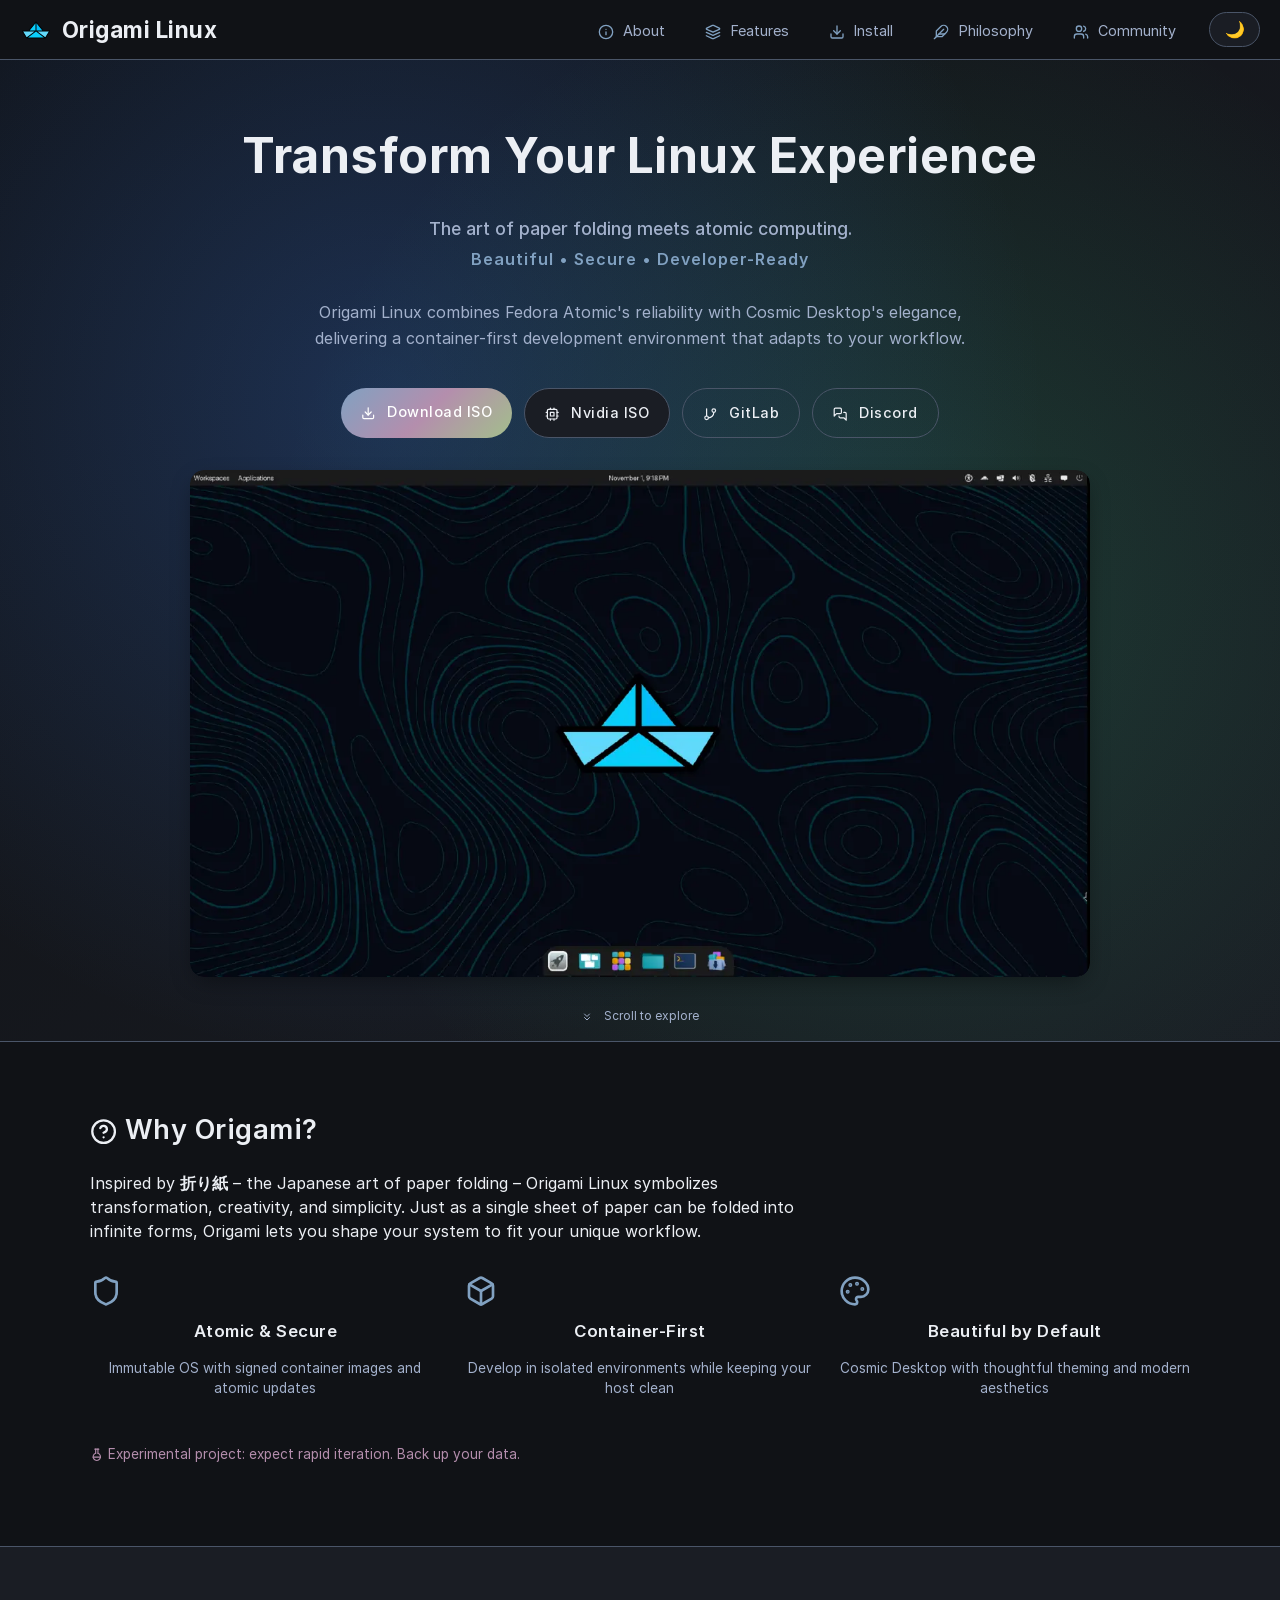
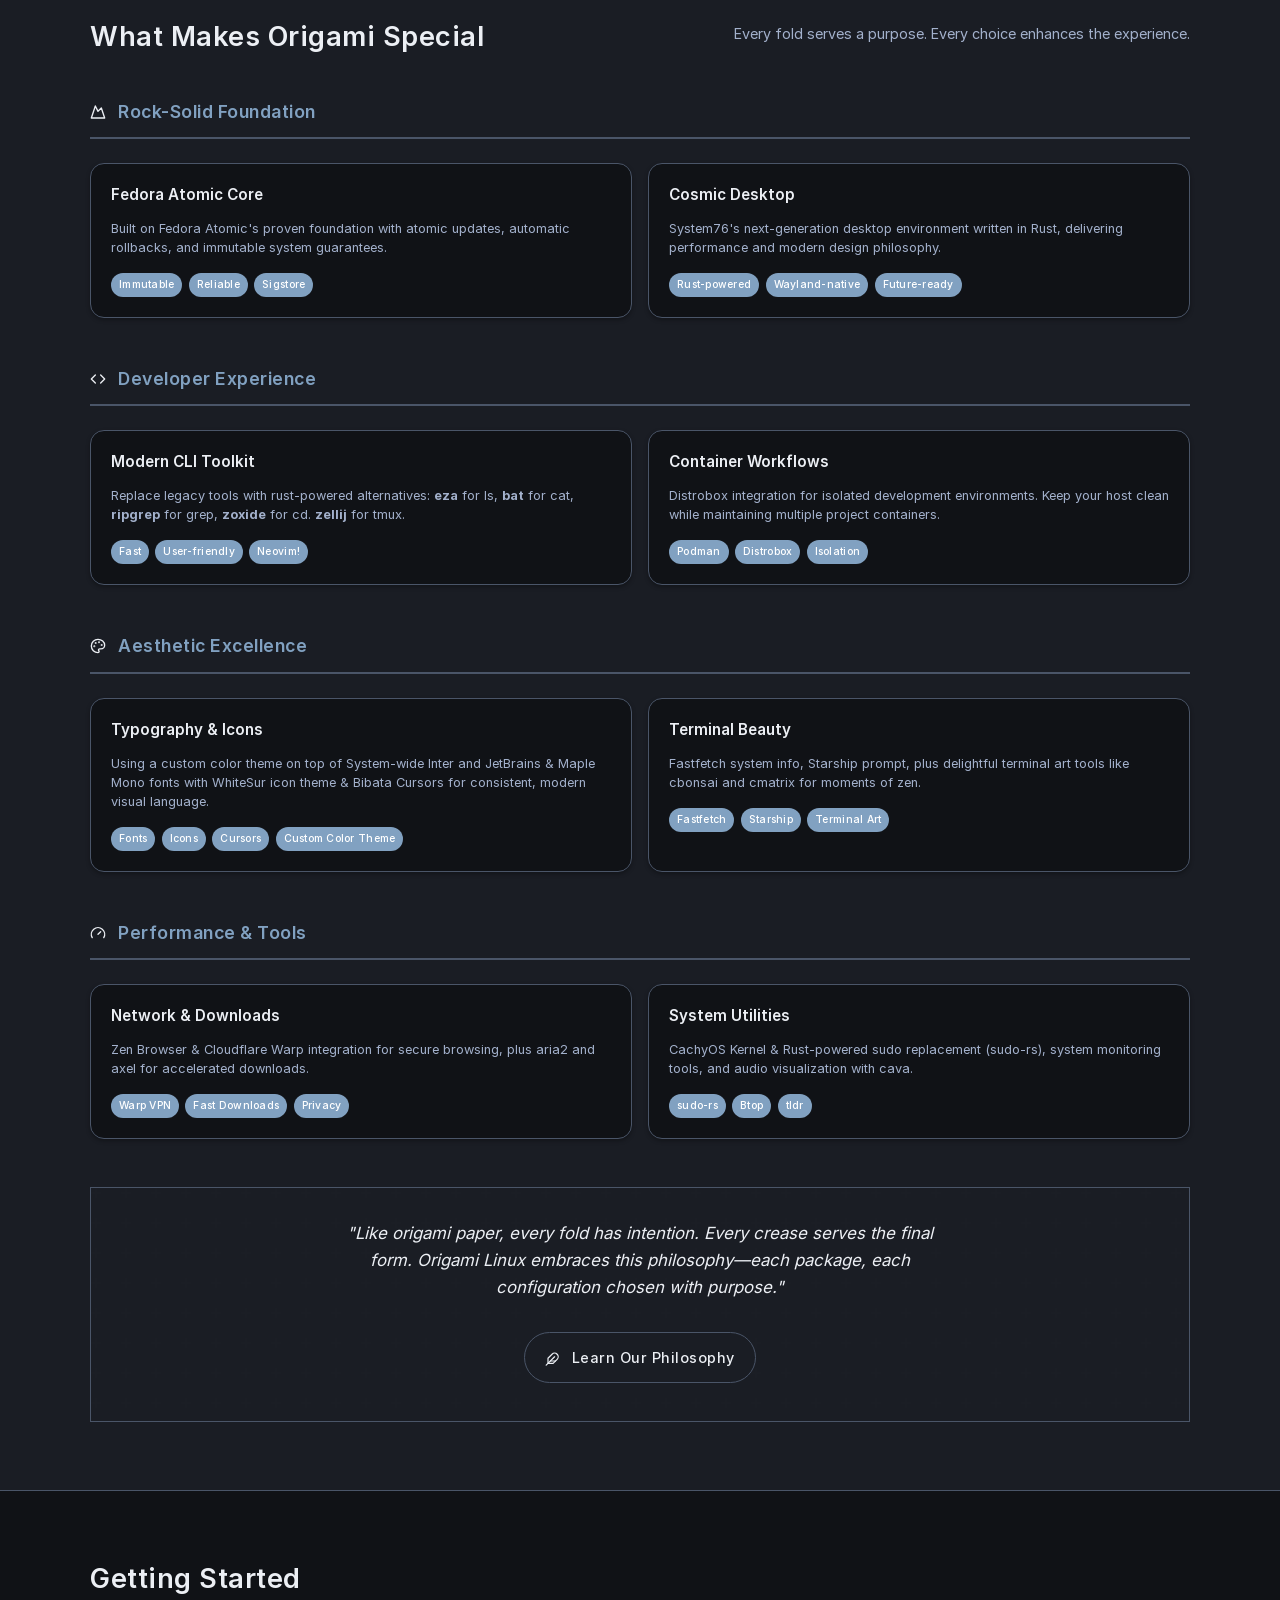
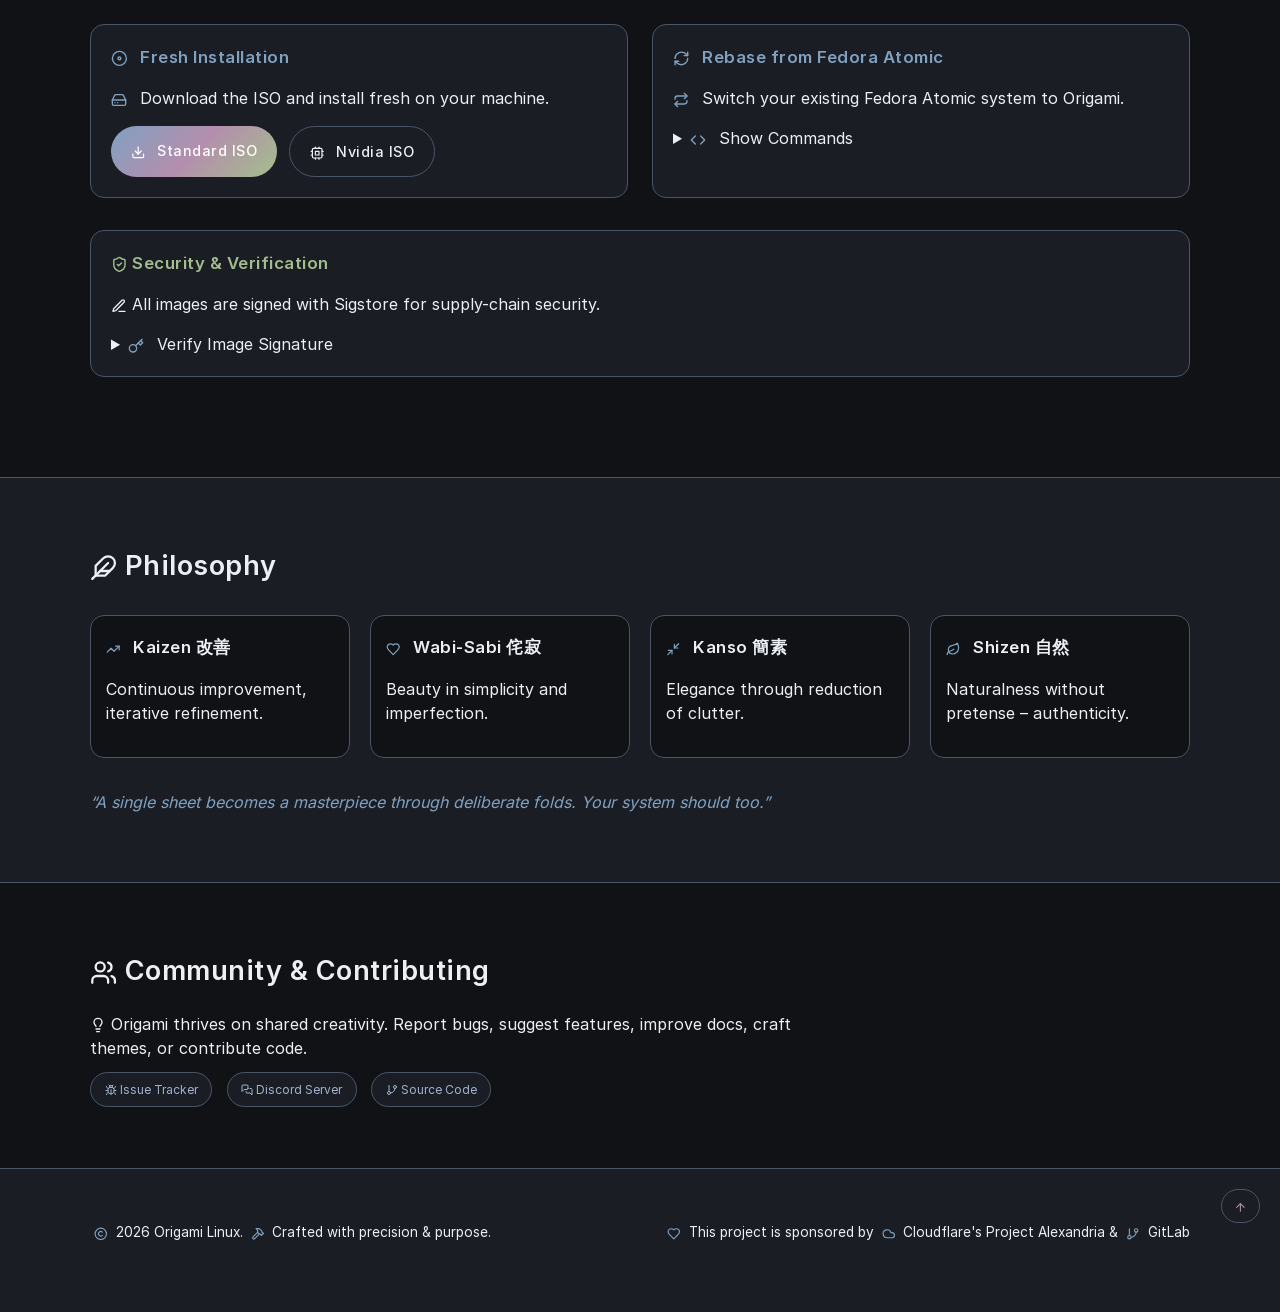
==== commit b3c1afe7: "added cachy kernelt and maple font" ====
--- a/index.html
+++ b/index.html
@@ -1046,10 +1046,10 @@
                                     <h5>Typography & Icons</h5>
                                     <p>
                                         Using a custom color theme on top of
-                                        System-wide Inter and JetBrains Mono
-                                        fonts with WhiteSur icon theme & Bibata
-                                        Cursors for consistent, modern visual
-                                        language.
+                                        System-wide Inter and JetBrains & Maple
+                                        Mono fonts with WhiteSur icon theme &
+                                        Bibata Cursors for consistent, modern
+                                        visual language.
                                     </p>
                                     <div class="feature-tags">
                                         <span class="tag">Fonts</span>
@@ -1105,9 +1105,10 @@
                                 <div class="feature-card">
                                     <h5>System Utilities</h5>
                                     <p>
-                                        Rust-powered sudo replacement (sudo-rs),
-                                        system monitoring tools, and audio
-                                        visualization with cava.
+                                        CachyOS Kernel & Rust-powered sudo
+                                        replacement (sudo-rs), system monitoring
+                                        tools, and audio visualization with
+                                        cava.
                                     </p>
                                     <div class="feature-tags">
                                         <span class="tag">sudo-rs</span>
